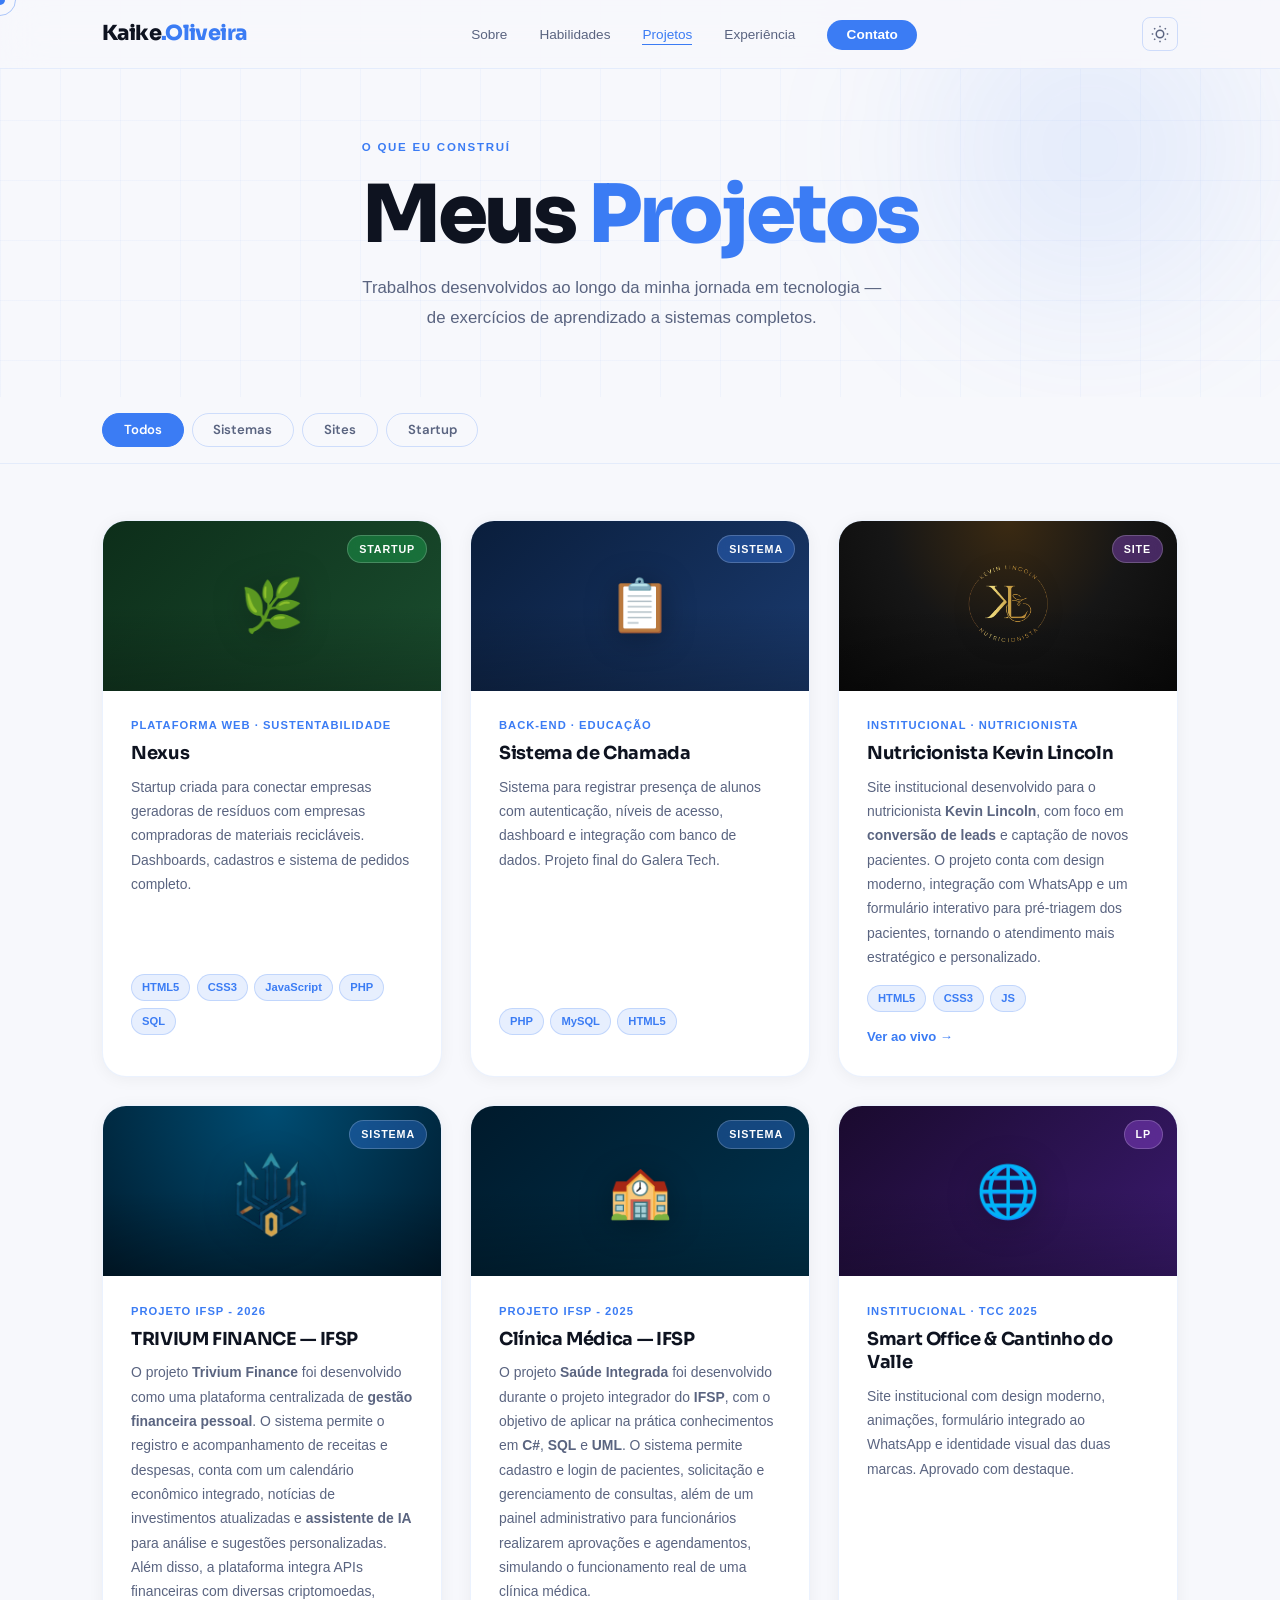
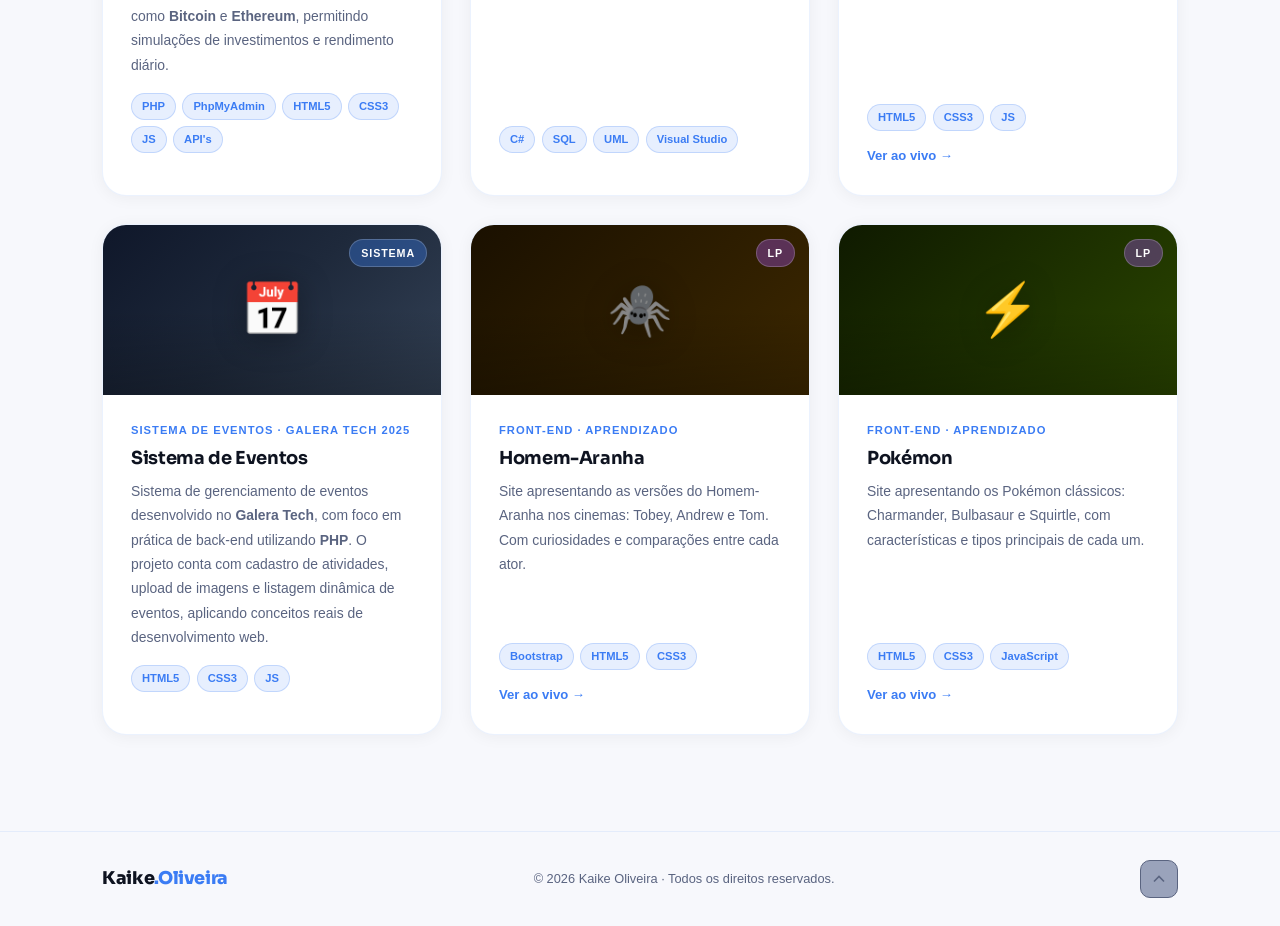
==== projetos.html @ 1f01dd0c "Add files via upload" ====
<!DOCTYPE html>
<html lang="pt-BR" data-theme="light">

<head>
  <meta charset="UTF-8">
  <meta name="viewport" content="width=device-width, initial-scale=1.0">
  <meta name="description" content="Projetos desenvolvidos por mim — sistemas, sites e startup.">
  <title>Projetos · Kaike Oliveira</title>
  <link
    href="https://fonts.googleapis.com/css2?family=Sora:wght@300;400;500;600;700;800&family=DM+Sans:ital,opsz,wght@0,9..40,300;0,9..40,400;0,9..40,500;1,9..40,300&display=swap"
    rel="stylesheet">
  <link rel="stylesheet" href="css/style.css">
  <link rel="stylesheet" href="css/projetos.css">
</head>

<body>

  <div id="cursor"></div>
  <div id="cursor-ring"></div>

  <nav class="navbar" id="navbar">
    <div class="nav-inner">
      <a href="index.html" class="nav-logo">Kaike<span>.Oliveira</span></a>
      <ul class="nav-links">
        <li><a href="index.html#about">Sobre</a></li>
        <li><a href="index.html#skills">Habilidades</a></li>
        <li><a href="projetos.html" class="active">Projetos</a></li>
        <li><a href="index.html#experience">Experiência</a></li>
        <li><a href="index.html#contact" class="nav-cta">Contato</a></li>
      </ul>
      <button id="theme-toggle" aria-label="Alternar tema">
        <svg class="icon-sun" width="18" height="18" viewBox="0 0 24 24" fill="none" stroke="currentColor"
          stroke-width="2">
          <circle cx="12" cy="12" r="5" />
          <line x1="12" y1="1" x2="12" y2="3" />
          <line x1="12" y1="21" x2="12" y2="23" />
          <line x1="4.22" y1="4.22" x2="5.64" y2="5.64" />
          <line x1="18.36" y1="18.36" x2="19.78" y2="19.78" />
          <line x1="1" y1="12" x2="3" y2="12" />
          <line x1="21" y1="12" x2="23" y2="12" />
          <line x1="4.22" y1="19.78" x2="5.64" y2="18.36" />
          <line x1="18.36" y1="5.64" x2="19.78" y2="4.22" />
        </svg>
        <svg class="icon-moon" width="18" height="18" viewBox="0 0 24 24" fill="none" stroke="currentColor"
          stroke-width="2">
          <path d="M21 12.79A9 9 0 1 1 11.21 3 7 7 0 0 0 21 12.79z" />
        </svg>
      </button>
      <button class="hamburger" id="hamburger" aria-label="Menu">
        <span></span><span></span><span></span>
      </button>
    </div>
    <div class="mobile-menu" id="mobile-menu">
      <a href="index.html#about">Sobre</a>
      <a href="index.html#skills">Habilidades</a>
      <a href="projetos.html">Projetos</a>
      <a href="index.html#experience">Experiência</a>
      <a href="index.html#contact">Contato</a>
    </div>
  </nav>

  <!-- HEADER -->
  <header class="proj-header">
    <div class="proj-header-bg">
      <div class="hero-grid-lines"></div>
      <div class="hero-orb orb-1"></div>
    </div>
    <div class="container proj-header-inner">
      <span class="section-label" style="opacity:0;animation:fadeUp .7s .1s forwards">O que eu construí</span>
      <h1 style="opacity:0;animation:fadeUp .8s .25s forwards">Meus <span>Projetos</span></h1>
      <p style="opacity:0;animation:fadeUp .8s .4s forwards; text-align:center;">
        Trabalhos desenvolvidos ao longo da minha jornada em tecnologia — de exercícios de aprendizado a sistemas
        completos.
      </p>
    </div>
  </header>

  <!-- FILTER -->
  <div class="filter-bar">
    <div class="container">
      <div class="filter-btns">
        <button class="filter-btn active" data-filter="all">Todos</button>
        <button class="filter-btn" data-filter="sistema">Sistemas</button>
        <button class="filter-btn" data-filter="site">Sites</button>
        <button class="filter-btn" data-filter="startup">Startup</button>
      </div>
    </div>
  </div>

  <!-- PROJETOS GRID -->
  <section class="proj-section">
    <div class="container">
      <div class="proj-grid">

        <div class="proj-card reveal" data-cat="startup">
          <div class="proj-thumb" style="background:linear-gradient(135deg,#0d2e1a,#1a4d2e)">
            <span class="proj-emoji">🌿</span>
            <span class="proj-badge startup">Startup</span>
          </div>
          <div class="proj-body">
            <span class="proj-cat">Plataforma Web · Sustentabilidade</span>
            <h2>Nexus</h2>
            <p>Startup criada para conectar empresas geradoras de resíduos com empresas compradoras de materiais
              recicláveis. Dashboards, cadastros e sistema de pedidos completo.</p>
            <div class="proj-techs">
              <span>HTML5</span><span>CSS3</span><span>JavaScript</span><span>PHP</span><span>SQL</span>
            </div>
          </div>
        </div>

        <div class="proj-card reveal" data-cat="sistema">
          <div class="proj-thumb" style="background:linear-gradient(135deg,#0a1e3c,#1a3a6e)">
            <span class="proj-emoji">📋</span>
            <span class="proj-badge sistema">Sistema</span>
          </div>
          <div class="proj-body">
            <span class="proj-cat">Back-end · Educação</span>
            <h2>Sistema de Chamada</h2>
            <p>Sistema para registrar presença de alunos com autenticação, níveis de acesso, dashboard e integração com
              banco de dados. Projeto final do Galera Tech.</p>
            <div class="proj-techs">
              <span>PHP</span><span>MySQL</span><span>HTML5</span>
            </div>
          </div>
        </div>

        <div class="proj-card reveal" data-cat="site">
          <div class="proj-thumb" style="background:radial-gradient(circle at top,#3b2a12,#161616,#090909)">
            <span class="proj-emoji"><img src="Prancheta 4@4x.png" alt="logo Kevin"></span>
            <span class="proj-badge site">Site</span>
          </div>
          <div class="proj-body">
            <span class="proj-cat">Institucional · Nutricionista</span>
            <h2>Nutricionista Kevin Lincoln</h2>
            <p>
              Site institucional desenvolvido para o nutricionista
              <strong>Kevin Lincoln</strong>, com foco em
              <strong>conversão de leads</strong> e captação de novos pacientes.
              O projeto conta com design moderno, integração com WhatsApp
              e um formulário interativo para pré-triagem dos pacientes,
              tornando o atendimento mais estratégico e personalizado.
            </p>
            <div class="proj-techs">
              <span>HTML5</span><span>CSS3</span><span>JS</span>
            </div>
            <a href="https://kevin-lincoln.vercel.app/" target="_blank" rel="noopener" class="proj-link">Ver ao vivo
              →</a>
          </div>
        </div>

        <div class="proj-card reveal" data-cat="sistema">
          <div class="proj-thumb" style="background: radial-gradient(circle at 50% 0%, #004d73, #001a2c)">
            <span class="proj-emoji"><img class="img_tri" src="image.jpg" alt="Trivium Finance"></span>
            </span>
            <span class="proj-badge sistema">Sistema</span>
          </div>
          <div class="proj-body">
            <span class="proj-cat">Projeto IFSP - 2026</span>
            <h2>TRIVIUM FINANCE — IFSP</h2>
            <p>
              O projeto <strong>Trivium Finance</strong> foi desenvolvido como uma plataforma centralizada de
              <strong>gestão financeira pessoal</strong>.
              O sistema permite o registro e acompanhamento de receitas e despesas, conta com um calendário econômico
              integrado, notícias de investimentos atualizadas e <strong>assistente de
                IA</strong>
              para análise e sugestões personalizadas. Além disso, a plataforma integra APIs financeiras com
              diversas criptomoedas, como <strong>Bitcoin</strong> e <strong>Ethereum</strong>, permitindo simulações
              de investimentos e rendimento diário.
            </p>
            <div class="proj-techs">
              <span>PHP</span><span>PhpMyAdmin</span><span>HTML5</span><span>CSS3</span><span>JS</span><span>API's</span>
            </div>
          </div>
        </div>

        <div class="proj-card reveal" data-cat="sistema">
          <div class="proj-thumb" style="background:linear-gradient(135deg,#001a2c,#00334d)">
            <span class="proj-emoji">🏫</span>
            <span class="proj-badge sistema">Sistema</span>
          </div>
          <div class="proj-body">
            <span class="proj-cat">Projeto IFSP - 2025</span>
            <h2>Clínica Médica — IFSP</h2>
            <p>
              O projeto <strong>Saúde Integrada</strong> foi desenvolvido durante o
              projeto integrador do <strong>IFSP</strong>, com o objetivo de aplicar na prática
              conhecimentos em <strong>C#</strong>, <strong>SQL</strong> e <strong>UML</strong>.
              O sistema permite cadastro e login de pacientes, solicitação e gerenciamento de consultas,
              além de um painel administrativo para funcionários realizarem aprovações e agendamentos,
              simulando o funcionamento real de uma clínica médica.
            </p>
            <div class="proj-techs">
              <span>C#</span><span>SQL</span><span>UML</span><span>Visual Studio</span>
            </div>
          </div>
        </div>

        <div class="proj-card reveal" data-cat="site">
          <div class="proj-thumb" style="background:linear-gradient(135deg,#1a0a2e,#3a1a6e)">
            <span class="proj-emoji">🌐</span>
            <span class="proj-badge site">LP</span>
          </div>
          <div class="proj-body">
            <span class="proj-cat">Institucional · TCC 2025</span>
            <h2>Smart Office & Cantinho do Valle</h2>
            <p>Site institucional com design moderno, animações, formulário integrado ao WhatsApp e identidade visual
              das duas marcas. Aprovado com destaque.</p>
            <div class="proj-techs">
              <span>HTML5</span><span>CSS3</span><span>JS</span>
            </div>
            <a href="https://kaikeeliass.github.io/Site-Institucional---TCC/" target="_blank" rel="noopener"
              class="proj-link">Ver ao vivo →</a>
          </div>
        </div>

        <div class="proj-card reveal" data-cat="sistema">
          <div class="proj-thumb" style="background:linear-gradient(135deg,#0f172a,#1e293b,#334155)">
            <span class="proj-emoji">📅</span>
            <span class="proj-badge sistema">Sistema</span>
          </div>
          <div class="proj-body">
            <span class="proj-cat">Sistema de Eventos · Galera Tech 2025</span>
            <h2>Sistema de Eventos</h2>
            <p>
              Sistema de gerenciamento de eventos desenvolvido no
              <strong>Galera Tech</strong>, com foco em prática de back-end utilizando
              <strong>PHP</strong>. O projeto conta com cadastro de atividades,
              upload de imagens e listagem dinâmica de eventos,
              aplicando conceitos reais de desenvolvimento web.
            </p>
            <div class="proj-techs">
              <span>HTML5</span><span>CSS3</span><span>JS</span>
            </div>
          </div>
        </div>

        <div class="proj-card reveal" data-cat="site">
          <div class="proj-thumb" style="background:linear-gradient(135deg,#1a1000,#3d2800)">
            <span class="proj-emoji">🕷️</span>
            <span class="proj-badge site">LP</span>
          </div>
          <div class="proj-body">
            <span class="proj-cat">Front-end · Aprendizado</span>
            <h2>Homem-Aranha</h2>
            <p>Site apresentando as versões do Homem-Aranha nos cinemas: Tobey, Andrew e Tom. Com curiosidades e
              comparações entre cada ator.</p>
            <div class="proj-techs">
              <span>Bootstrap</span><span>HTML5</span><span>CSS3</span>
            </div>
            <a href="https://kaikeeliass.github.io/Bootstrap_Homem_Aranha_Tech/" target="_blank" rel="noopener"
              class="proj-link">Ver ao vivo →</a>
          </div>
        </div>

        <div class="proj-card reveal" data-cat="site">
          <div class="proj-thumb" style="background:linear-gradient(135deg,#0f1a00,#2a4500)">
            <span class="proj-emoji">⚡</span>
            <span class="proj-badge site">LP</span>
          </div>
          <div class="proj-body">
            <span class="proj-cat">Front-end · Aprendizado</span>
            <h2>Pokémon</h2>
            <p>Site apresentando os Pokémon clássicos: Charmander, Bulbasaur e Squirtle, com características e tipos
              principais de cada um.</p>
            <div class="proj-techs">
              <span>HTML5</span><span>CSS3</span><span>JavaScript</span>
            </div>
            <a href="https://kaikeeliass.github.io/Galera_Tech_Pokemon/" target="_blank" rel="noopener"
              class="proj-link">Ver ao vivo →</a>
          </div>
        </div>



      </div>
    </div>
  </section>

  <footer class="footer">
    <div class="container footer-inner">
      <span class="footer-logo">Kaike<span>.Oliveira</span></span>
      <p class="footer-copy">© <span class="js-year"></span> Kaike Oliveira · Todos os direitos reservados.</p>
      <a href="#" class="back-top" aria-label="Voltar ao topo">
        <svg width="20" height="20" viewBox="0 0 24 24" fill="none" stroke="currentColor" stroke-width="2">
          <polyline points="18 15 12 9 6 15" />
        </svg>
      </a>
    </div>
  </footer>

  <script src="script.js"></script>
</body>

</html>
---- css/style.css ----
/* ─── RESET ─── */
*,
*::before,
*::after {
  box-sizing: border-box;
  margin: 0;
  padding: 0;
}

/* ─── TOKENS (data-theme) ─── */
:root {
  --bg: #f7f8fc;
  --bg-alt: #ffffff;
  --text: #0e1320;
  --muted: #5a6480;
  --light: #9aa3bb;
  --accent: #3b7cf4;
  --accent-soft: rgba(59, 124, 244, 0.12);
  --border: rgba(59, 124, 244, 0.1);
  --border-s: rgba(59, 124, 244, 0.22);
  --shadow-sm: 0 2px 16px rgba(14, 19, 32, 0.05);
  --shadow-md: 0 8px 32px rgba(14, 19, 32, 0.1);
  --shadow-lg: 0 20px 60px rgba(14, 19, 32, 0.13);
  --radius: 16px;
  --radius-lg: 24px;
  --tr: 0.32s cubic-bezier(0.4, 0, 0.2, 1);
  --blue-50: #e8f1fd;
  --blue-100: #c5d9f9;
  --blue-200: #94b8f3;
  --blue-400: #4a87e8;
  --blue-600: #1549a8;
  --ice: #f4f8ff;
  --ice-dark: #eaf0fb;
  --ice-btn: #cedfff;
  --ice-btn2: #18358a;
  --dark: #060d1e;
  --dark-2: #0e1a35;
  --green: #22c55e;
  --green-soft: rgba(34, 197, 94, 0.12);

  /* Fluid typography */
  --fs-xs: clamp(0.68rem, 0.6rem + 0.3vw, 0.78rem);
  --fs-sm: clamp(0.8rem, 0.72rem + 0.35vw, 0.92rem);
  --fs-base: clamp(0.9rem, 0.82rem + 0.4vw, 1rem);
  --fs-lg: clamp(1rem, 0.9rem + 0.5vw, 1.15rem);
  --fs-xl: clamp(1.2rem, 1rem + 1vw, 1.6rem);
  --fs-2xl: clamp(1.5rem, 1.1rem + 2vw, 2.2rem);
  --fs-3xl: clamp(1.9rem, 1.2rem + 3.5vw, 3rem);
  --fs-hero: clamp(2.8rem, 1.5rem + 7vw, 6.5rem);

  /* Fluid spacing */
  --sp-xs: clamp(0.5rem, 1vw, 0.75rem);
  --sp-sm: clamp(0.75rem, 2vw, 1.25rem);
  --sp-md: clamp(1rem, 3vw, 2rem);
  --sp-lg: clamp(1.5rem, 4vw, 3rem);
  --sp-xl: clamp(2rem, 6vw, 4.5rem);
  --sp-2xl: clamp(3rem, 8vw, 7rem);
}

[data-theme="dark"] {
  --bg: #0b0f1a;
  --bg-alt: #111827;
  --text: #e8ecf4;
  --muted: #7a869f;
  --light: #4a5570;
  --accent: #5b94ff;
  --accent-soft: rgba(91, 148, 255, 0.1);
  --border: rgba(91, 148, 255, 0.1);
  --border-s: rgba(91, 148, 255, 0.2);
  --shadow-sm: 0 2px 16px rgba(0, 0, 0, 0.3);
  --shadow-md: 0 8px 32px rgba(0, 0, 0, 0.4);
  --shadow-lg: 0 20px 60px rgba(0, 0, 0, 0.5);
  --ice-btn: transparent;
}

html {
  scroll-behavior: smooth;
}

body {
  font-family: "Raleway", sans-serif;
  font-optical-sizing: auto;
  font-style: normal;
  background: var(--bg);
  color: var(--text);
  line-height: 1.7;
  overflow-x: hidden;
  cursor: none;
  transition:
    background var(--tr),
    color var(--tr);
}

::-webkit-scrollbar {
  width: 4px;
}
::-webkit-scrollbar-track {
  background: var(--bg);
}
::-webkit-scrollbar-thumb {
  background: var(--accent);
  border-radius: 4px;
}

/* ─── CUSTOM CURSOR ─── */
#cursor {
  position: fixed;
  top: 0;
  left: 0;
  z-index: 9999;
  width: 10px;
  height: 10px;
  background: var(--accent);
  border-radius: 50%;
  pointer-events: none;
  transform: translate(-50%, -50%);
  transition:
    width 0.15s,
    height 0.15s,
    background 0.15s;
}
#cursor-ring {
  position: fixed;
  top: 0;
  left: 0;
  z-index: 9998;
  width: 32px;
  height: 32px;
  border: 1.5px solid rgba(59, 124, 244, 0.4);
  border-radius: 50%;
  pointer-events: none;
  transform: translate(-50%, -50%);
  transition:
    width 0.22s,
    height 0.22s,
    opacity 0.2s;
}
body:has(a:hover) #cursor,
body:has(button:hover) #cursor {
  width: 18px;
  height: 18px;
}
body:has(a:hover) #cursor-ring,
body:has(button:hover) #cursor-ring {
  width: 50px;
  height: 50px;
  opacity: 0.35;
}

/* ─── NAVBAR ─── */
.navbar {
  position: fixed;
  top: 0;
  left: 0;
  right: 0;
  z-index: 100;
  background: rgba(247, 248, 252, 0.88);
  backdrop-filter: blur(20px);
  border-bottom: 1px solid var(--border);
  transition:
    box-shadow var(--tr),
    background var(--tr);
}
[data-theme="dark"] .navbar {
  background: rgba(11, 15, 26, 0.9);
}
.navbar.scrolled {
  box-shadow: 0 4px 30px rgba(14, 19, 32, 0.08);
}

.nav-inner {
  max-width: 1140px;
  margin: 0 auto;
  padding: 0 var(--sp-md);
  height: clamp(58px, 8vw, 68px);
  display: flex;
  align-items: center;
  justify-content: space-between;
  gap: var(--sp-sm);
}
.nav-logo {
  font-family: "Sora", sans-serif;
  font-weight: 800;
  font-size: clamp(1.05rem, 2.5vw, 1.3rem);
  color: var(--text);
  text-decoration: none;
  letter-spacing: -0.03em;
}
.nav-logo span {
  color: var(--accent);
}

.nav-links {
  list-style: none;
  display: flex;
  align-items: center;
  gap: clamp(1rem, 2.5vw, 2rem);
}
.nav-links a {
  font-size: clamp(0.78rem, 1.2vw, 0.85rem);
  font-weight: 500;
  color: var(--muted);
  text-decoration: none;
  position: relative;
  transition: color var(--tr);
}
.nav-links a::after {
  content: "";
  position: absolute;
  bottom: -3px;
  left: 0;
  right: 0;
  height: 1.5px;
  background: var(--accent);
  transform: scaleX(0);
  transform-origin: left;
  transition: transform var(--tr);
}
.nav-links a:hover,
.nav-links a.active {
  color: var(--accent);
}
.nav-links a:hover::after,
.nav-links a.active::after {
  transform: scaleX(1);
}

.nav-cta {
  background: var(--accent) !important;
  color: #fff !important;
  padding: 0.45rem 1.2rem;
  border-radius: 100px;
  font-weight: 600 !important;
  transition:
    background var(--tr),
    transform var(--tr),
    box-shadow var(--tr) !important;
}
.nav-cta:hover {
  background: #2560d4 !important;
  transform: translateY(-1px);
  box-shadow: 0 6px 20px rgba(59, 124, 244, 0.35) !important;
}
.nav-cta::after {
  display: none !important;
}

#theme-toggle {
  background: transparent;
  border: 1px solid var(--border-s);
  border-radius: 8px;
  padding: 0.42rem 0.5rem;
  cursor: pointer;
  color: var(--muted);
  display: flex;
  align-items: center;
  transition: all var(--tr);
}
#theme-toggle:hover {
  border-color: var(--accent);
  color: var(--accent);
}
.icon-moon {
  display: none;
}
[data-theme="dark"] .icon-sun {
  display: none;
}
[data-theme="dark"] .icon-moon {
  display: block;
}

.hamburger {
  display: none;
  flex-direction: column;
  gap: 5px;
  background: transparent;
  border: none;
  cursor: pointer;
  padding: 4px;
}
.hamburger span {
  display: block;
  width: 22px;
  height: 2px;
  background: var(--text);
  border-radius: 2px;
  transition: all 0.25s;
}
.hamburger.active span:nth-child(1) {
  transform: translateY(7px) rotate(45deg);
}
.hamburger.active span:nth-child(2) {
  opacity: 0;
}
.hamburger.active span:nth-child(3) {
  transform: translateY(-7px) rotate(-45deg);
}

.mobile-menu {
  display: none;
  flex-direction: column;
  border-top: 1px solid var(--border);
  background: var(--bg-alt);
}
.mobile-menu.open {
  display: flex;
}
.mobile-menu a {
  padding: 1rem clamp(1.2rem, 4vw, 3rem);
  font-size: 0.95rem;
  color: var(--text);
  text-decoration: none;
  border-bottom: 1px solid var(--border);
  transition: background var(--tr);
}
.mobile-menu a:hover {
  background: var(--accent-soft);
  color: var(--accent);
}

/* ─── HERO ─── */
.hero {
  min-height: 100svh;
  padding: 0 var(--sp-md);
  display: flex;
  flex-direction: column;
  justify-content: center;
  position: relative;
  overflow: hidden;
}
.hero-bg {
  position: absolute;
  inset: 0;
  z-index: 0;
}
.hero-grid-lines {
  position: absolute;
  inset: 0;
  background-image:
    linear-gradient(rgba(59, 124, 244, 0.04) 1px, transparent 1px),
    linear-gradient(90deg, rgba(59, 124, 244, 0.04) 1px, transparent 1px);
  background-size: 60px 60px;
}
.hero-orb {
  position: absolute;
  border-radius: 50%;
  filter: blur(60px);
  pointer-events: none;
}
.orb-1 {
  width: 500px;
  height: 500px;
  top: -100px;
  right: -60px;
  background: radial-gradient(
    circle,
    rgba(59, 124, 244, 0.12),
    transparent 70%
  );
}
.orb-2 {
  width: 350px;
  height: 350px;
  bottom: -80px;
  left: -40px;
  background: radial-gradient(
    circle,
    rgba(59, 124, 244, 0.08),
    transparent 70%
  );
}

.hero-inner {
  position: relative;
  z-index: 1;
  max-width: 1140px;
  width: 100%;
  margin: auto;
  display: grid;
  grid-template-columns: 1.3fr 0.9fr;
  align-items: center;
  gap: clamp(1.5rem, 4vw, 3rem);
  padding-top: clamp(80px, 10vw, 100px);
}
.hero-text-col {
  text-align: left;
}
.hero-image-col {
  display: flex;
  justify-content: center;
  align-items: center;
}

.hero-greeting {
  color: var(--text);
  font-size: clamp(1.6rem, 4vw, 3.9rem);
  margin-bottom: 0.25rem;
  line-height: 1.1;
}
.hero-text-col .hero-title {
  font-size: clamp(3rem, 8vw, 6rem);
  letter-spacing: -2px;
  line-height: 1.05;
}

.photo-frame-lg {
  position: relative;
  width: clamp(200px, 28vw, 320px);
  height: clamp(200px, 28vw, 320px);
  flex-shrink: 0;
}
.hero-photo-lg {
  width: clamp(200px, 28vw, 320px);
  height: clamp(200px, 28vw, 320px);
  border-radius: 50%;
  object-fit: cover;
  object-position: center;
  border: 4px solid var(--accent);
  box-shadow:
    0 0 0 8px rgba(59, 124, 244, 0.12),
    0 0 0 16px rgba(59, 124, 244, 0.05),
    0 30px 70px rgba(14, 19, 32, 0.25);
  position: relative;
  z-index: 1;
  display: block;
}
.photo-ring-lg {
  position: absolute;
  inset: -18px;
  border-radius: 50%;
  border: 2px dashed rgba(59, 124, 244, 0.35);
  animation: rotateSlow 18s linear infinite;
}
.photo-frame-lg .photo-badge {
  position: absolute;
  bottom: -14px;
  left: 50%;
  transform: translateX(-50%);
  background: var(--bg-alt);
  border: 1px solid var(--border-s);
  border-radius: 100px;
  padding: 0.4rem 1rem;
  font-size: 0.75rem;
  font-weight: 600;
  color: var(--text);
  white-space: nowrap;
  box-shadow: var(--shadow-md);
  display: flex;
  align-items: center;
  gap: 0.4rem;
  z-index: 2;
}
.badge-dot {
  width: 7px;
  height: 7px;
  border-radius: 50%;
  background: #22c55e;
  animation: pulse 2s infinite;
  flex-shrink: 0;
}

.hero-chip {
  display: inline-flex;
  align-items: center;
  gap: 0.5rem;
  background: var(--accent-soft);
  border: 1px solid var(--border-s);
  color: var(--accent);
  font-size: 0.78rem;
  font-weight: 600;
  padding: 0.35rem 0.9rem;
  border-radius: 100px;
  letter-spacing: 0.04em;
  margin-bottom: 1.25rem;
  animation: float-animation 3.8s ease infinite;
}
.hero-title {
  font-size: var(--fs-hero);
  font-weight: 900;
  line-height: 1;
  letter-spacing: -3px;
  color: var(--text);
  margin-bottom: 1rem;
  opacity: 0;
  animation: fadeUp 0.8s 0.35s forwards;
}
.hero-name {
  color: var(--accent);
}
.hero-sub {
  font-size: var(--fs-base);
  color: var(--muted);
  font-weight: 300;
  line-height: 1.8;
  max-width: min(480px, 100%);
  opacity: 0;
  animation: fadeUp 0.8s 0.5s forwards;
  min-height: 2.2em;
}
.hero-actions {
  margin-top: 2rem;
  display: flex;
  gap: var(--sp-sm);
  flex-wrap: wrap;
  opacity: 0;
  animation: fadeUp 0.8s 0.65s forwards;
}

/* ─── STATS STRIP ─── */
.stats-strip-hero {
  background: linear-gradient(180deg, #070e20 0%, #0b1428 100%);
  border-top: 1px solid rgba(59, 124, 244, 0.15);
  border-bottom: 1px solid rgba(59, 124, 244, 0.08);
  padding: clamp(1.5rem, 4vw, 2.5rem) 0;
}
:root:not([data-theme="dark"]) .stats-strip-hero {
  background: linear-gradient(135deg, #1a3a8f 0%, #2a52c9 50%, #1e3fad 100%);
  border-top: 1px solid rgba(255, 255, 255, 0.12);
  border-bottom: 1px solid rgba(255, 255, 255, 0.06);
  box-shadow:
    inset 0 1px 0 rgba(255, 255, 255, 0.1),
    0 8px 32px rgba(26, 58, 143, 0.3);
}
:root:not([data-theme="dark"]) .stats-strip-hero .stat-num {
  color: #ffffff;
  text-shadow: 0 2px 12px rgba(59, 124, 244, 0.4);
}
:root:not([data-theme="dark"]) .stats-strip-hero .stat-label {
  color: rgba(255, 255, 255, 0.65);
}

.stats-strip-inner {
  max-width: 900px;
  margin: 0 auto;
  padding: 0 var(--sp-md);
  display: grid;
  grid-template-columns: repeat(3, 1fr);
  gap: clamp(0.75rem, 2vw, 1rem);
  text-align: center;
}
.stats-strip-inner .stat-num {
  font-family: "Sora", sans-serif;
  font-size: clamp(1.6rem, 4vw, 2.2rem);
  font-weight: 800;
  color: var(--accent);
  display: block;
  line-height: 1;
}
.stats-strip-inner .stat-label {
  font-size: var(--fs-xs);
  color: rgba(255, 255, 255, 0.45);
  margin-top: 0.35rem;
  font-weight: 500;
  display: block;
}

/* ─── BUTTONS ─── */
.btn-primary {
  display: inline-flex;
  align-items: center;
  gap: 0.4rem;
  background: var(--accent);
  color: #fff;
  padding: clamp(0.65rem, 1.5vw, 0.82rem) clamp(1.2rem, 3vw, 1.9rem);
  border-radius: 100px;
  font-family: "DM Sans", sans-serif;
  font-weight: 600;
  font-size: var(--fs-sm);
  text-decoration: none;
  border: none;
  cursor: pointer;
  transition:
    background var(--tr),
    transform var(--tr),
    box-shadow var(--tr);
}
.btn-primary:hover {
  background: #2560d4;
  transform: translateY(-2px);
  box-shadow: 0 10px 28px rgba(59, 124, 244, 0.38);
}
.btn-outline {
  display: inline-flex;
  align-items: center;
  gap: 0.4rem;
  background: var(--ice-btn);
  color: var(--text);
  padding: clamp(0.65rem, 1.5vw, 0.82rem) clamp(1.2rem, 3vw, 1.75rem);
  border-radius: 100px;
  border: 1.5px solid var(--border-s);
  font-family: "DM Sans", sans-serif;
  font-weight: 500;
  font-size: var(--fs-sm);
  text-decoration: none;
  cursor: pointer;
  transition:
    background var(--tr),
    border-color var(--tr),
    transform var(--tr);
}
.btn-outline:hover {
  background: var(--ice-btn2);
  border-color: var(--accent);
  transform: translateY(-2px);
}
:root:not([data-theme="dark"]) .btn-outline:hover {
  background: var(--blue-200);
  border-color: var(--accent);
  transform: translateY(-2px);
}

/* ─── LAYOUT ─── */
.container {
  max-width: 1140px;
  margin: 0 auto;
  padding: 0 var(--sp-md);
}
.section {
  padding: var(--sp-2xl) 0;
}
.alt-bg {
  background: var(--bg-alt);
}

.section-head {
  margin-bottom: 3rem;
}
.section-head.center {
  text-align: center;
}
.section-head.center .section-sub {
  margin: 1rem auto 0;
}

.section-label {
  display: inline-block;
  font-size: 0.72rem;
  font-weight: 700;
  letter-spacing: 0.15em;
  text-transform: uppercase;
  color: var(--accent);
  margin-bottom: 0.6rem;
}
.section-header {
  margin-bottom: 3.5rem;
  text-align: center;
}
.section-header .section-label {
  display: block;
}

.section-title {
  font-family: "Sora", sans-serif;
  font-size: var(--fs-3xl);
  font-weight: 800;
  letter-spacing: -0.03em;
  color: var(--text);
  line-height: 1.15;
}
.section-title span {
  color: var(--accent);
}
.section-header .section-title {
  font-size: clamp(1.7rem, 4vw, 3rem);
  text-align: center;
}

.section-sub,
.section-subtitle {
  font-size: var(--fs-base);
  color: var(--muted);
  margin-top: 0.75rem;
  font-weight: 300;
  line-height: 1.85;
  max-width: min(560px, 100%);
}
.section-header .section-subtitle {
  max-width: 760px;
  margin: 1rem auto 0;
  font-size: clamp(0.95rem, 1.5vw, 1.15rem);
  text-align: center;
}

/* ─── SOBRE ─── */
.about-layout {
  display: grid;
  grid-template-columns: 1.2fr 1.2fr;
  gap: 2rem;
  align-items: start;
}
.about-text p {
  color: var(--muted);
  font-size: var(--fs-base);
  line-height: 1.9;
  margin-bottom: 1rem;
  text-align: justify;
}
.about-text p strong {
  color: var(--text);
  font-weight: 600;
}
.about-text p:last-child {
  margin-bottom: 0;
}

.about-cards {
  display: grid;
  grid-template-columns: 1fr 1fr;
  gap: 1rem;
}
.about-card {
  background: var(--bg-alt);
  border: 1px solid var(--border);
  border-radius: var(--radius);
  padding: 1.25rem;
  display: flex;
  gap: 0.85rem;
  align-items: flex-start;
  box-shadow: var(--shadow-sm);
  transition:
    transform var(--tr),
    box-shadow var(--tr);
}
.about-card:hover {
  transform: translateY(-3px);
  box-shadow: var(--shadow-md);
}
.about-card-icon {
  font-size: 1.4rem;
  flex-shrink: 0;
}
.about-card strong {
  font-size: var(--fs-sm);
  font-weight: 700;
  color: var(--text);
  display: block;
  margin-bottom: 0.2rem;
}
.about-card p {
  font-size: var(--fs-xs);
  color: var(--muted);
  line-height: 1.5;
  margin: 0;
}

/* ─── HABILIDADES ─── */
.skills-tabs {
  display: flex;
  gap: var(--sp-xs);
  margin-bottom: 2.5rem;
  flex-wrap: wrap;
}
.tab-btn {
  background: transparent;
  border: 1.5px solid var(--border-s);
  border-radius: 100px;
  padding: 0.45rem clamp(0.9rem, 2vw, 1.4rem);
  font-family: "DM Sans", sans-serif;
  font-size: var(--fs-sm);
  font-weight: 600;
  color: var(--muted);
  cursor: pointer;
  transition: all var(--tr);
}
.tab-btn.active,
.tab-btn:hover {
  background: var(--accent);
  border-color: var(--accent);
  color: #fff;
}
.tab-content {
  display: none;
}
.tab-content.active {
  display: block;
}

.hard-grid {
  display: grid;
  grid-template-columns: repeat(3, 1fr);
  gap: 1.5rem;
}
.hard-col {
  background: var(--bg-alt);
  border: 1px solid var(--border);
  border-radius: var(--radius);
  padding: 2rem 1.75rem;
  box-shadow: var(--shadow-sm);
  position: relative;
  overflow: hidden;
  transition:
    transform var(--tr),
    box-shadow var(--tr);
}
.hard-col::before {
  content: "";
  position: absolute;
  top: 0;
  left: 0;
  right: 0;
  height: 3px;
  background: linear-gradient(90deg, var(--accent), rgba(59, 124, 244, 0.3));
  transform: scaleX(0);
  transform-origin: left;
  transition: transform var(--tr);
}
.hard-col:hover {
  transform: translateY(-4px);
  box-shadow: var(--shadow-md);
}
.hard-col:hover::before {
  transform: scaleX(1);
}
.hard-col-head {
  display: flex;
  align-items: center;
  gap: 0.6rem;
  margin-bottom: 1.25rem;
}
.hard-icon {
  font-size: 1.3rem;
}
.hard-col h3 {
  font-family: "Sora", sans-serif;
  font-size: var(--fs-sm);
  font-weight: 700;
  color: var(--text);
}
.hard-col ul {
  list-style: none;
  display: flex;
  flex-direction: column;
  gap: 0.6rem;
}
.hard-col li {
  font-size: var(--fs-sm);
  color: var(--muted);
  display: flex;
  align-items: center;
  gap: 0.5rem;
}
.tech-dot {
  width: 6px;
  height: 6px;
  border-radius: 50%;
  background: var(--accent);
  flex-shrink: 0;
}

.soft-grid {
  display: grid;
  grid-template-columns: repeat(auto-fit, minmax(320px, 1fr));
  gap: 1.25rem;
}
.soft-card {
  background: var(--bg-alt);
  border: 1px solid var(--border);
  border-radius: var(--radius);
  padding: 1.75rem;
  box-shadow: var(--shadow-sm);
  transition:
    transform var(--tr),
    box-shadow var(--tr),
    border-color var(--tr);
}
.soft-card:hover {
  transform: translateY(-4px);
  box-shadow: var(--shadow-md);
  border-color: var(--border-s);
}
.soft-icon {
  font-size: 1.6rem;
  margin-bottom: 1rem;
}
.soft-card h3 {
  font-family: "Sora", sans-serif;
  font-size: 0.98rem;
  font-weight: 700;
  color: var(--text);
  margin-bottom: 0.4rem;
}
.soft-card p {
  font-size: 0.87rem;
  color: var(--muted);
  line-height: 1.7;
}

/* ─── PROJETOS ─── */
.projects-grid {
  display: grid;
  grid-template-columns: repeat(auto-fit, minmax(420px, 1fr));
  gap: 1.75rem;
}
.project-card {
  background: var(--bg-alt);
  border: 1px solid var(--border);
  border-radius: var(--radius-lg);
  overflow: hidden;
  box-shadow: var(--shadow-sm);
  transition:
    transform var(--tr),
    box-shadow var(--tr);
}
.project-card:hover {
  transform: translateY(-6px);
  box-shadow: var(--shadow-lg);
}
.project-card.featured {
  grid-column: 1/-1;
  display: grid;
  grid-template-columns: 1fr 1.4fr;
}
.project-thumb {
  height: 200px;
  display: flex;
  align-items: center;
  justify-content: center;
  position: relative;
  overflow: hidden;
  flex-shrink: 0;
}
.project-card.featured .project-thumb {
  height: auto;
  min-height: 220px;
}
.project-emoji {
  font-size: 3.5rem;
  z-index: 1;
}
.project-badge {
  position: absolute;
  top: 14px;
  right: 14px;
  z-index: 2;
  background: rgba(255, 255, 255, 0.15);
  backdrop-filter: blur(8px);
  color: #fff;
  font-size: 0.7rem;
  font-weight: 700;
  letter-spacing: 0.06em;
  text-transform: uppercase;
  padding: 4px 10px;
  border-radius: 100px;
  border: 1px solid rgba(255, 255, 255, 0.25);
}
.project-body {
  padding: 1.75rem;
}
.project-cat {
  font-size: 0.72rem;
  font-weight: 700;
  color: var(--accent);
  letter-spacing: 0.08em;
  text-transform: uppercase;
  margin-bottom: 0.5rem;
  display: block;
}
.project-body h3 {
  font-family: "Sora", sans-serif;
  font-size: clamp(1rem, 2vw, 1.15rem);
  font-weight: 700;
  color: var(--text);
  letter-spacing: -0.02em;
  margin-bottom: 0.6rem;
}
.project-body p {
  font-size: var(--fs-sm);
  color: var(--muted);
  line-height: 1.75;
  margin-bottom: 1rem;
}
.project-techs {
  display: flex;
  flex-wrap: wrap;
  gap: 0.4rem;
  margin-bottom: 0.75rem;
}
.project-techs span {
  font-size: 0.72rem;
  font-weight: 500;
  background: var(--accent-soft);
  color: var(--accent);
  padding: 3px 10px;
  border-radius: 100px;
  border: 1px solid var(--border-s);
}
.project-link {
  font-size: 0.82rem;
  font-weight: 600;
  color: var(--accent);
  text-decoration: none;
  display: inline-flex;
  align-items: center;
  gap: 0.3rem;
  transition: gap var(--tr);
}
.project-link:hover {
  gap: 0.6rem;
}
.projects-cta {
  text-align: center;
  margin-top: 3rem;
  display: flex;
  justify-content: center;
  gap: 1rem;
  flex-wrap: wrap;
}

/* ─── TIMELINE ─── */
.timeline {
  position: relative;
  padding-left: 2.9rem;
  margin-top: 1rem;
}
.timeline::before {
  content: "";
  position: absolute;
  left: 9px;
  top: 0;
  bottom: 0;
  width: 2px;
  background: linear-gradient(
    to bottom,
    var(--accent),
    rgba(59, 124, 244, 0.2),
    transparent
  );
}
.tl-item {
  position: relative;
  margin-bottom: 2.5rem;
}
.tl-dot {
  position: absolute;
  left: -2.05rem;
  top: 6px;
  width: 18px;
  height: 18px;
  border-radius: 50%;
  background: var(--bg-alt);
  border: 2.5px solid var(--accent);
  transition:
    background var(--tr),
    transform var(--tr);
}
.tl-dot.active {
  background: var(--accent);
}
.tl-item:hover .tl-dot {
  background: var(--accent);
  transform: scale(1.2);
}
.tl-content {
  background: var(--bg-alt);
  border: 1px solid var(--border);
  border-radius: var(--radius);
  padding: 1.5rem 1.75rem;
  box-shadow: var(--shadow-sm);
  transition:
    box-shadow var(--tr),
    transform var(--tr);
}
.tl-item:hover .tl-content {
  box-shadow: var(--shadow-md);
  transform: translateX(4px);
}
.tl-date {
  font-size: 0.72rem;
  font-weight: 700;
  color: var(--accent);
  letter-spacing: 0.08em;
  text-transform: uppercase;
  margin-bottom: 0.4rem;
  display: block;
}
.tl-content h3 {
  font-family: "Sora", sans-serif;
  font-size: var(--fs-base);
  font-weight: 700;
  color: var(--text);
  margin-bottom: 0.4rem;
}
.tl-content p {
  font-size: var(--fs-sm);
  color: var(--muted);
  line-height: 1.75;
  margin-bottom: 0.75rem;
}
.tl-tags {
  display: flex;
  flex-wrap: wrap;
  gap: 0.4rem;
}
.tl-tags span {
  font-size: 0.7rem;
  font-weight: 500;
  background: var(--accent-soft);
  color: var(--accent);
  padding: 2px 9px;
  border-radius: 100px;
  border: 1px solid var(--border-s);
}

/* ═══════════════════════════════════════════════════════════
   ─── SEÇÃO DE CONTATO — REDESENHADA ───
   ═══════════════════════════════════════════════════════════ */
.contact-section {
  background: #070d1e;
  position: relative;
  overflow: hidden;
  transition: background var(--tr);
}
:root:not([data-theme="dark"]) .contact-section {
  background: var(--bg);
}

.contact-bg {
  position: absolute;
  inset: 0;
  background:
    radial-gradient(
      ellipse 55% 55% at 85% 50%,
      rgba(59, 124, 244, 0.14),
      transparent 70%
    ),
    radial-gradient(
      ellipse 40% 40% at 10% 80%,
      rgba(59, 124, 244, 0.08),
      transparent 70%
    );
}
:root:not([data-theme="dark"]) .contact-bg {
  background:
    radial-gradient(
      ellipse 55% 55% at 85% 50%,
      rgba(59, 124, 244, 0.08),
      transparent 70%
    ),
    radial-gradient(
      ellipse 40% 40% at 10% 80%,
      rgba(59, 124, 244, 0.04),
      transparent 70%
    );
}

.contact-layout {
  display: grid;
  grid-template-columns: 1fr 1.3fr;
  gap: 4rem;
  align-items: start;
  margin-top: 3rem;
}

.contact-item {
  display: flex;
  align-items: flex-start;
  gap: 1rem;
  margin-bottom: 1.75rem;
}
.c-icon {
  width: 44px;
  height: 44px;
  border-radius: 12px;
  background: rgba(59, 124, 244, 0.15);
  display: flex;
  align-items: center;
  justify-content: center;
  font-size: 1.1rem;
  flex-shrink: 0;
  transition: background var(--tr);
}
:root:not([data-theme="dark"]) .c-icon {
  background: var(--accent-soft);
}
.c-label {
  font-size: 0.72rem;
  font-weight: 700;
  color: rgba(255, 255, 255, 0.35);
  letter-spacing: 0.1em;
  text-transform: uppercase;
  display: block;
  margin-bottom: 0.2rem;
  transition: color var(--tr);
}
:root:not([data-theme="dark"]) .c-label {
  color: var(--muted);
}
.c-val {
  font-size: 0.9rem;
  color: #fff;
  text-decoration: none;
  font-weight: 500;
  transition: color var(--tr);
}
:root:not([data-theme="dark"]) .c-val {
  color: var(--text);
}
.c-val:hover {
  color: var(--accent);
}

/* Card de disponibilidade */
.avail-card {
  display: flex;
  align-items: center;
  gap: 1rem;
  background: rgba(34, 197, 94, 0.08);
  border: 1px solid rgba(34, 197, 94, 0.2);
  border-radius: var(--radius);
  padding: 1rem 1.25rem;
  margin-top: 2rem;
  transition:
    background var(--tr),
    border-color var(--tr);
}
:root:not([data-theme="dark"]) .avail-card {
  background: var(--green-soft);
  border-color: rgba(34, 197, 94, 0.25);
}
.avail-dot {
  width: 10px;
  height: 10px;
  border-radius: 50%;
  background: #22c55e;
  animation: pulse 2s infinite;
  flex-shrink: 0;
}
.avail-card strong {
  display: block;
  font-size: 0.85rem;
  font-weight: 700;
  color: #86efac;
  margin-bottom: 0.15rem;
}
:root:not([data-theme="dark"]) .avail-card strong {
  color: #15803d;
}
.avail-card p {
  font-size: 0.78rem;
  color: rgba(255, 255, 255, 0.45);
  margin: 0;
}
:root:not([data-theme="dark"]) .avail-card p {
  color: var(--muted);
}

/* ─── FORMULÁRIO ─── */
.contact-form {
  background: rgba(255, 255, 255, 0.05);
  border: 1px solid rgba(255, 255, 255, 0.1);
  border-radius: var(--radius-lg);
  padding: 2.5rem;
  backdrop-filter: blur(12px);
  display: flex;
  flex-direction: column;
  gap: 1.1rem;
  transition:
    background var(--tr),
    border-color var(--tr);
}
:root:not([data-theme="dark"]) .contact-form {
  background: var(--bg);
  border-color: var(--border-s);
  box-shadow: var(--shadow-md);
}

/* Grade de 2 colunas */
.form-row {
  display: grid;
  grid-template-columns: 1fr 1fr;
  gap: 1.1rem;
}

.form-group {
  display: flex;
  flex-direction: column;
  gap: 0.4rem;
}
.form-group label {
  display: flex;
  align-items: center;
  gap: 0.4rem;
  font-size: 0.75rem;
  font-weight: 600;
  letter-spacing: 0.06em;
  text-transform: uppercase;
  color: rgba(255, 255, 255, 0.5);
  transition: color var(--tr);
}
:root:not([data-theme="dark"]) .form-group label {
  color: var(--muted);
}
.label-icon {
  font-size: 0.9rem;
}
.required {
  color: #f87171;
  font-size: 0.85rem;
}

.form-group input,
.form-group textarea {
  background: rgba(255, 255, 255, 0.07);
  border: 1px solid rgba(255, 255, 255, 0.12);
  border-radius: 10px;
  padding: 0.8rem 1rem;
  color: rgba(255, 255, 255, 0.9);
  font-family: "DM Sans", sans-serif;
  font-size: 0.9rem;
  transition:
    border-color var(--tr),
    background var(--tr),
    color var(--tr);
  outline: none;
  resize: vertical;
}
:root:not([data-theme="dark"]) .form-group input,
:root:not([data-theme="dark"]) .form-group textarea {
  background: var(--bg-alt);
  border-color: var(--border-s);
  color: var(--text);
}

.form-group input::placeholder,
.form-group textarea::placeholder {
  color: rgba(255, 255, 255, 0.25);
}
:root:not([data-theme="dark"]) .form-group input::placeholder,
:root:not([data-theme="dark"]) .form-group textarea::placeholder {
  color: var(--light);
}

.form-group input:focus,
.form-group textarea:focus {
  border-color: rgba(59, 124, 244, 0.6);
  background: rgba(59, 124, 244, 0.07);
}
:root:not([data-theme="dark"]) .form-group input:focus,
:root:not([data-theme="dark"]) .form-group textarea:focus {
  border-color: var(--accent);
  background: var(--accent-soft);
}

/* Select estilizado */
.select-wrapper {
  position: relative;
}
.select-wrapper select {
  width: 100%;
  appearance: none;
  -webkit-appearance: none;
  background: rgba(255, 255, 255, 0.07);
  border: 1px solid rgba(255, 255, 255, 0.12);
  border-radius: 10px;
  padding: 0.8rem 2.5rem 0.8rem 1rem;
  color: rgba(255, 255, 255, 0.85);
  font-family: "DM Sans", sans-serif;
  font-size: 0.9rem;
  cursor: pointer;
  outline: none;
  transition:
    border-color var(--tr),
    background var(--tr),
    color var(--tr);
}
:root:not([data-theme="dark"]) .select-wrapper select {
  background: var(--bg-alt);
  border-color: var(--border-s);
  color: var(--text);
}
.select-wrapper select option {
  background: #1a2238;
  color: #e8ecf4;
}
:root:not([data-theme="dark"]) .select-wrapper select option {
  background: #fff;
  color: #0e1320;
}
.select-wrapper select:focus {
  border-color: rgba(59, 124, 244, 0.6);
  background: rgba(59, 124, 244, 0.07);
}
:root:not([data-theme="dark"]) .select-wrapper select:focus {
  border-color: var(--accent);
  background: var(--accent-soft);
}
.select-wrapper select:invalid,
.select-wrapper select option[value=""] {
  color: rgba(255, 255, 255, 0.28);
}
:root:not([data-theme="dark"]) .select-wrapper select:invalid,
:root:not([data-theme="dark"]) .select-wrapper select option[value=""] {
  color: var(--light);
}
.select-arrow {
  position: absolute;
  right: 0.9rem;
  top: 50%;
  transform: translateY(-50%);
  pointer-events: none;
  color: rgba(255, 255, 255, 0.35);
  font-size: 0.8rem;
  transition: color var(--tr);
}
:root:not([data-theme="dark"]) .select-arrow {
  color: var(--muted);
}

/* Budget Pills */
.budget-pills {
  display: flex;
  flex-wrap: wrap;
  gap: 0.5rem;
  margin-top: 0.15rem;
}
.budget-pill {
  background: rgba(255, 255, 255, 0.06);
  border: 1px solid rgba(255, 255, 255, 0.14);
  border-radius: 100px;
  color: rgba(255, 255, 255, 0.6);
  font-family: "DM Sans", sans-serif;
  font-size: 0.8rem;
  font-weight: 500;
  padding: 0.42rem 1rem;
  cursor: pointer;
  transition: all var(--tr);
}
:root:not([data-theme="dark"]) .budget-pill {
  background: var(--bg-alt);
  border-color: var(--border-s);
  color: var(--muted);
}
.budget-pill:hover {
  border-color: rgba(59, 124, 244, 0.5);
  color: var(--accent);
  background: rgba(59, 124, 244, 0.08);
}
.budget-pill.selected {
  background: var(--accent);
  border-color: var(--accent);
  color: #fff;
}

/* Char counter */
.char-counter {
  text-align: right;
  font-size: 0.72rem;
  color: rgba(255, 255, 255, 0.28);
  margin-top: 0.3rem;
  transition: color var(--tr);
}
:root:not([data-theme="dark"]) .char-counter {
  color: var(--light);
}
.char-counter.warn {
  color: #f59e0b;
}
.char-counter.over {
  color: #ef4444;
}

/* Erros de campo */
.field-error {
  font-size: 0.72rem;
  color: #f87171;
  margin-top: 0.25rem;
  display: block;
  min-height: 1em;
  opacity: 0;
  transform: translateY(-4px);
  transition:
    opacity 0.2s,
    transform 0.2s;
}
.field-error.visible {
  opacity: 1;
  transform: translateY(0);
}
.form-group input.invalid,
.form-group textarea.invalid,
.form-group .select-wrapper.invalid select {
  border-color: rgba(248, 113, 113, 0.6) !important;
  background: rgba(248, 113, 113, 0.07) !important;
}

/* Rodapé do form */
.form-footer {
  display: flex;
  align-items: center;
  justify-content: space-between;
  gap: 1rem;
  flex-wrap: wrap;
  margin-top: 0.5rem;
}
.form-note {
  display: flex;
  align-items: center;
  gap: 0.4rem;
  font-size: 0.75rem;
  color: rgba(255, 255, 255, 0.3);
  margin: 0;
}
:root:not([data-theme="dark"]) .form-note {
  color: var(--light);
}

.submit-btn {
  background: var(--accent);
  color: #fff;
  border: none;
  border-radius: 100px;
  padding: 1rem 2rem;
  font-family: "DM Sans", sans-serif;
  font-size: 0.95rem;
  font-weight: 700;
  cursor: pointer;
  display: inline-flex;
  align-items: center;
  gap: 0.5rem;
  min-width: 200px;
  justify-content: center;
  transition:
    background var(--tr),
    transform var(--tr),
    box-shadow var(--tr);
}
.submit-btn:hover {
  background: #2560d4;
  transform: translateY(-2px);
  box-shadow: 0 10px 28px rgba(59, 124, 244, 0.4);
}
.submit-btn:disabled {
  opacity: 0.65;
  cursor: not-allowed;
  transform: none !important;
  box-shadow: none !important;
}

/* Spinner */
.spinner {
  display: inline-block;
  width: 14px;
  height: 14px;
  border: 2px solid rgba(255, 255, 255, 0.3);
  border-top-color: #fff;
  border-radius: 50%;
  animation: spin 0.7s linear infinite;
}
@keyframes spin {
  to {
    transform: rotate(360deg);
  }
}

/* Tela de sucesso */
.form-success {
  text-align: center;
  padding: 3rem 2rem;
  display: none;
  flex-direction: column;
  align-items: center;
  gap: 1rem;
}
.form-success.show {
  display: flex;
}
.success-icon {
  font-size: 3.5rem;
  animation: bounceIn 0.6s cubic-bezier(0.34, 1.56, 0.64, 1) both;
}
@keyframes bounceIn {
  from {
    transform: scale(0);
    opacity: 0;
  }
  to {
    transform: scale(1);
    opacity: 1;
  }
}
.form-success h3 {
  font-family: "Sora", sans-serif;
  font-size: 1.3rem;
  font-weight: 800;
  color: var(--text);
}
.form-success p {
  font-size: 0.9rem;
  color: rgba(255, 255, 255, 0.5);
  max-width: 320px;
  line-height: 1.7;
}
:root:not([data-theme="dark"]) .form-success p {
  color: var(--muted);
}
.form-success .btn-reset {
  background: transparent;
  border: 1.5px solid var(--border-s);
  border-radius: 100px;
  padding: 0.55rem 1.4rem;
  font-family: "DM Sans", sans-serif;
  font-size: 0.85rem;
  font-weight: 600;
  color: var(--muted);
  cursor: pointer;
  margin-top: 0.5rem;
  transition: all var(--tr);
}
.form-success .btn-reset:hover {
  border-color: var(--accent);
  color: var(--accent);
}

/* ─── FOOTER ─── */
.footer {
  background: var(--bg);
  border-top: 1px solid rgba(59, 124, 244, 0.1);
  padding: 1.75rem 0;
}
.footer-inner {
  display: flex;
  align-items: center;
  justify-content: space-between;
  gap: 1rem;
  flex-wrap: wrap;
}
.footer-logo {
  font-family: "Sora", sans-serif;
  font-weight: 800;
  font-size: 1.1rem;
  color: var(--text);
  letter-spacing: -0.02em;
}
.footer-logo span {
  color: var(--accent);
}
.footer-copy {
  font-size: 0.8rem;
  color: var(--muted);
}
.back-top {
  width: 38px;
  height: 38px;
  background: var(--light);
  border: 1px solid var(--muted);
  border-radius: 10px;
  display: flex;
  align-items: center;
  justify-content: center;
  color: var(--muted);
  text-decoration: none;
  transition: all var(--tr);
}
.back-top:hover {
  background: var(--accent);
  color: #fff;
  border-color: var(--accent);
}

/* ─── MODE BANNER ─── */
.mode-banner {
  position: fixed;
  bottom: 1.75rem;
  left: 45%;
  transform: translateX(-50%);
  z-index: 200;
  display: flex;
  align-items: center;
  gap: 0.65rem;
  background: var(--bg-alt);
  border: 1px solid var(--border-s);
  border-radius: 100px;
  padding: 0.55rem 0.55rem 0.55rem 1.1rem;
  box-shadow: var(--shadow-lg);
  white-space: nowrap;
  animation: fadeUp 0.8s 1.4s both;
  transition:
    opacity 0.3s ease,
    transform 0.3s ease;
}
.mode-banner span {
  font-size: 0.78rem;
  font-weight: 500;
  color: var(--muted);
}
.mode-banner.hidden {
  opacity: 0;
  transform: translateX(-50%) translateY(12px);
  pointer-events: none;
}
.mode-banner a {
  display: inline-flex;
  align-items: center;
  gap: 0.35rem;
  background: var(--accent);
  color: #fff;
  font-size: 0.78rem;
  font-weight: 700;
  padding: 0.42rem 1rem;
  border-radius: 100px;
  text-decoration: none;
  transition:
    background var(--tr),
    transform var(--tr);
}
.mode-banner a:hover {
  background: #2560d4;
  transform: scale(1.03);
}

/* ─── ANIMAÇÕES ─── */
@keyframes float-animation {
  0% {
    transform: translateY(0px);
  }
  50% {
    transform: translateY(-40px);
  }
  100% {
    transform: translateY(0px);
  }
}
@keyframes fadeUp {
  from {
    opacity: 0;
    transform: translateY(24px);
  }
  to {
    opacity: 1;
    transform: translateY(0);
  }
}
@keyframes fadeIn {
  from {
    opacity: 0;
  }
  to {
    opacity: 1;
  }
}
@keyframes pulse {
  0%,
  100% {
    opacity: 1;
    transform: scale(1);
  }
  50% {
    opacity: 0.4;
    transform: scale(1.35);
  }
}
@keyframes rotateSlow {
  to {
    transform: rotate(360deg);
  }
}

.reveal {
  opacity: 0;
  transform: translateY(22px);
  transition:
    opacity 0.7s cubic-bezier(0.4, 0, 0.2, 1),
    transform 0.7s cubic-bezier(0.4, 0, 0.2, 1);
}
.reveal.visible {
  opacity: 1;
  transform: translateY(0);
}

/* ═══════════════════════════════════════════════════════════
   ─── RESPONSIVO ───
   ═══════════════════════════════════════════════════════════ */

/* ── TABLET LARGE (< 1100px) ── */
@media (max-width: 1100px) {
  .hero-inner {
    grid-template-columns: 1.2fr 0.8fr;
  }
  .hard-grid {
    grid-template-columns: repeat(2, 1fr);
  }
  .projects-grid {
    grid-template-columns: 1fr;
  }
  .project-card.featured {
    grid-column: auto;
    grid-template-columns: 1fr 1.2fr;
  }
}

/* ── TABLET (< 960px) ── */
@media (max-width: 960px) {
  .nav-links {
    display: none;
  }
  .hamburger {
    display: flex;
  }
  .hero-inner {
    grid-template-columns: 1fr;
    text-align: center;
    padding-top: clamp(90px, 14vw, 120px);
    row-gap: 2.5rem;
  }
  .hero-text-col {
    text-align: center;
    order: 2;
  }
  .hero-image-col {
    order: 1;
  }
  .hero-sub,
  .hero-chip {
    margin: 0 auto;
  }
  .hero-actions {
    justify-content: center;
  }
  .stats-strip-inner {
    grid-template-columns: repeat(3, 1fr);
  }
  .about-layout {
    grid-template-columns: 1fr;
    gap: 2rem;
  }
  .hard-grid {
    grid-template-columns: 1fr;
    gap: 1rem;
  }
  .project-card.featured {
    grid-column: auto;
    display: block;
  }
  .project-card.featured .project-thumb {
    height: 200px;
  }
  .contact-layout {
    grid-template-columns: 1fr;
    gap: 2.5rem;
  }
}

/* ── MOBILE LARGE (< 768px) ── */
@media (max-width: 768px) {
  .stats-strip-inner {
    grid-template-columns: repeat(2, 1fr);
    gap: 1.5rem 1rem;
  }
  .stats-strip-inner > *:nth-child(3) {
    grid-column: 1 / -1;
    max-width: 200px;
    margin: 0 auto;
  }
  .about-cards {
    grid-template-columns: repeat(2, 1fr);
  }
  .skills-tabs {
    overflow-x: auto;
    flex-wrap: nowrap;
    -webkit-overflow-scrolling: touch;
    scrollbar-width: none;
    padding-bottom: 4px;
  }
  .skills-tabs::-webkit-scrollbar {
    display: none;
  }
  .tab-btn {
    flex-shrink: 0;
  }
  .projects-grid {
    grid-template-columns: 1fr;
    gap: 1.25rem;
  }
  .projects-cta {
    flex-direction: column;
    align-items: center;
  }
  .timeline {
    padding-left: 1.75rem;
  }
  .tl-dot {
    left: -2.8rem;
  }
  .tl-content {
    padding: 1.25rem;
  }
  .footer-inner {
    flex-direction: column;
    text-align: center;
    gap: 0.75rem;
  }
  .mode-banner {
    bottom: 1rem;
    left: var(--sp-md);
    right: var(--sp-md);
    transform: none;
    justify-content: space-between;
  }
  .form-row {
    grid-template-columns: 1fr;
  }
}

/* ── MOBILE (< 640px) ── */
@media (max-width: 640px) {
  .hero-inner {
    grid-template-columns: 1fr;
    padding-top: clamp(80px, 18vw, 110px);
  }
  .hero-text-col {
    text-align: center;
  }
  .hero-actions {
    flex-direction: column;
    align-items: center;
  }
  .btn-primary,
  .btn-outline {
    width: 100%;
    justify-content: center;
    max-width: 320px;
  }
  .photo-frame-lg,
  .hero-photo-lg {
    width: clamp(160px, 55vw, 220px);
    height: clamp(160px, 55vw, 220px);
  }
  .stats-strip-inner {
    grid-template-columns: repeat(3, 1fr);
    gap: 0.75rem;
  }
  .stats-strip-inner > *:nth-child(3) {
    grid-column: auto;
    max-width: unset;
    margin: 0;
  }
  .about-cards {
    grid-template-columns: 1fr;
  }
  .soft-grid {
    grid-template-columns: 1fr;
  }
  .contact-form {
    padding: 1.5rem;
    gap: 0.9rem;
  }
  .section-head {
    margin-bottom: 2rem;
  }
  .section-header {
    margin-bottom: 2.5rem;
  }
  .form-footer {
    flex-direction: column;
    align-items: stretch;
  }
  .submit-btn {
    width: 100%;
  }
  .form-note {
    justify-content: center;
  }
  .budget-pills {
    gap: 0.4rem;
  }
  .budget-pill {
    font-size: 0.75rem;
    padding: 0.38rem 0.8rem;
  }
}

/* ── MOBILE PEQUENO (< 400px) ── */
@media (max-width: 400px) {
  .hero-title {
    letter-spacing: -1px;
  }
  .nav-inner {
    padding: 0 1rem;
  }
  .stats-strip-inner {
    grid-template-columns: 1fr;
    max-width: 200px;
    margin: 0 auto;
    gap: 1.25rem;
  }
  .photo-frame-lg,
  .hero-photo-lg {
    width: 160px;
    height: 160px;
  }
  .photo-ring-lg {
    inset: -12px;
  }
  .mode-banner span {
    display: none;
  }
}

/* ── TOUCH ── */
@media (hover: none) and (pointer: coarse) {
  .about-card:hover,
  .hard-col:hover,
  .soft-card:hover,
  .project-card:hover,
  .tl-item:hover .tl-content {
    transform: none;
    box-shadow: var(--shadow-sm);
  }
  .hard-col:hover::before {
    transform: scaleX(0);
  }
  .tl-item:hover .tl-content {
    transform: none;
  }
  #cursor,
  #cursor-ring {
    display: none;
  }
  body {
    cursor: auto;
  }
}

/* ── ACESSIBILIDADE ── */
@media (prefers-reduced-motion: reduce) {
  *,
  *::before,
  *::after {
    animation-duration: 0.01ms !important;
    animation-iteration-count: 1 !important;
    transition-duration: 0.01ms !important;
  }
  .hero-chip,
  .photo-ring-lg,
  .badge-dot {
    animation: none;
  }
  .hero-title,
  .hero-sub,
  .hero-actions {
    opacity: 1;
    transform: none;
    animation: none;
  }
  .reveal {
    opacity: 1;
    transform: none;
  }
}

a:focus-visible,
button:focus-visible,
input:focus-visible,
textarea:focus-visible {
  outline: 2px solid var(--accent);
  outline-offset: 3px;
  border-radius: 4px;
}

/* ── LANDSCAPE MOBILE ── */
@media (max-width: 812px) and (orientation: landscape) {
  .hero {
    min-height: auto;
    padding-top: clamp(80px, 12vw, 100px);
    padding-bottom: 3rem;
  }
  .hero-inner {
    grid-template-columns: 1fr 1fr;
    padding-top: 0;
    gap: 2rem;
    text-align: left;
  }
  .hero-text-col {
    order: 1;
    text-align: left;
  }
  .hero-image-col {
    order: 2;
  }
  .hero-sub,
  .hero-chip {
    margin-left: 0;
    margin-right: 0;
  }
  .hero-actions {
    justify-content: flex-start;
    flex-direction: row;
  }
  .btn-primary,
  .btn-outline {
    width: auto;
  }
  .photo-frame-lg,
  .hero-photo-lg {
    width: clamp(140px, 20vw, 200px);
    height: clamp(140px, 20vw, 200px);
  }
}

/* ── PRINT ── */
@media print {
  .navbar,
  .mode-banner,
  #cursor,
  #cursor-ring,
  .hero-bg,
  .contact-bg {
    display: none !important;
  }
  body {
    cursor: auto;
    background: #fff;
    color: #000;
  }
  .section {
    padding: 2rem 0;
    break-inside: avoid;
  }
  .hero {
    min-height: auto;
    padding: 2rem;
  }
  a {
    color: #000;
    text-decoration: underline;
  }
}
---- css/projetos.css ----
/* ── HEADER ── */
.proj-header {
  padding-top: 68px; /* altura da navbar */
  min-height: 42vh;
  display: flex;
  align-items: center;
  position: relative;
  overflow: hidden;
  background: var(--bg);
}

.proj-header-bg {
  position: absolute;
  inset: 0;
  z-index: 0;
}

.proj-header-inner {
  position: relative;
  z-index: 1;
  padding-top: 4rem;
  padding-bottom: 4rem;
}

.proj-header-inner h1 {
  font-family: "Sora", sans-serif;
  font-size: clamp(2.8rem, 7vw, 5rem);
  font-weight: 900;
  letter-spacing: -0.04em;
  line-height: 1.05;
  color: var(--text);
  margin: 0.35rem 0 1rem;
}

.proj-header-inner h1 span {
  color: var(--accent);
}

.proj-header-inner p {
  font-size: 1.05rem;
  color: var(--muted);
  max-width: 520px;
  line-height: 1.8;
}

/* ── FILTER BAR ── */
.filter-bar {
  position: sticky;
  top: 68px;
  z-index: 50;
  background: var(--bg);
  border-bottom: 1px solid var(--border);
  padding: 1rem 0;
  backdrop-filter: blur(14px);
  transition: background var(--tr);
}

[data-theme="dark"] .filter-bar {
  background: rgba(11, 15, 26, 0.92);
}

.filter-btns {
  display: flex;
  gap: 0.5rem;
  flex-wrap: wrap;
}

.filter-btn {
  background: transparent;
  border: 1.5px solid var(--border-s);
  border-radius: 100px;
  padding: 0.45rem 1.3rem;
  font-family: "DM Sans", sans-serif;
  font-size: 0.82rem;
  font-weight: 600;
  color: var(--muted);
  cursor: pointer;
  transition: all var(--tr);
}

.filter-btn:hover {
  border-color: var(--accent);
  color: var(--accent);
  background: var(--accent-soft);
}

.filter-btn.active {
  background: var(--accent);
  border-color: var(--accent);
  color: #fff;
}

/* ── PROJECTS SECTION ── */
.proj-section {
  padding: 3.5rem 0 6rem;
  max-width: 1200px;
  margin: 0 auto;
}

/* ── PROJ GRID ── */
.proj-grid {
  display: grid;
  grid-template-columns: repeat(auto-fill, minmax(290px, 1fr));
  gap: 1.75rem;
}

/* ── PROJ CARD ── */
.proj-card {
  background: var(--bg-alt);
  border: 1px solid var(--border);
  border-radius: var(--radius-lg);
  overflow: hidden;
  box-shadow: var(--shadow-sm);
  transition:
    transform var(--tr),
    box-shadow var(--tr),
    border-color var(--tr),
    opacity 0.4s ease,
    display 0s;
  display: flex;
  flex-direction: column;
}

.proj-card:hover {
  transform: translateY(-6px);
  box-shadow: var(--shadow-lg);
  border-color: var(--border-s);
}

/* Thumb */
.proj-thumb {
  height: 170px;
  display: flex;
  align-items: center;
  justify-content: center;
  position: relative;
  overflow: hidden;
  flex-shrink: 0;
}

.proj-thumb::after {
  content: "";
  position: absolute;
  inset: 0;
  background: linear-gradient(180deg, transparent 50%, rgba(0,0,0,0.25) 100%);
}

.proj-emoji {
  font-size: 3.2rem;
  z-index: 1;
  filter: drop-shadow(0 4px 16px rgba(0,0,0,0.3));
  transition: transform 0.35s cubic-bezier(0.34,1.56,0.64,1);
}
.proj-emoji img {
  margin-top: 20px;
  width: 5rem;
  height: 5rem;
}

.proj-emoji img.img_tri {
  width: 13rem;
  height: 7rem;
}
.proj-card:hover .proj-emoji {
  transform: scale(1.15) translateY(-4px);
}

.proj-badge {
  position: absolute;
  top: 14px;
  right: 14px;
  z-index: 2;
  font-size: 0.67rem;
  font-weight: 700;
  letter-spacing: 0.08em;
  text-transform: uppercase;
  padding: 4px 11px;
  border-radius: 100px;
  backdrop-filter: blur(8px);
  border: 1px solid rgba(255,255,255,0.2);
  color: #fff;
}

.proj-badge.startup { background: rgba(34,197,94,0.35); }
.proj-badge.sistema { background: rgba(59,130,246,0.35); }
.proj-badge.site    { background: rgba(168,85,247,0.35); }

/* Body */
.proj-body {
  padding: 1.6rem 1.75rem 1.75rem;
  display: flex;
  flex-direction: column;
  gap: 0;
  flex: 1;
}

.proj-cat {
  font-size: 0.7rem;
  font-weight: 700;
  color: var(--accent);
  letter-spacing: 0.09em;
  text-transform: uppercase;
  margin-bottom: 0.45rem;
  display: block;
}

.proj-body h2 {
  font-family: "Sora", sans-serif;
  font-size: 1.12rem;
  font-weight: 700;
  color: var(--text);
  letter-spacing: -0.02em;
  margin-bottom: 0.55rem;
  line-height: 1.3;
}

.proj-body p {
  font-size: 0.87rem;
  color: var(--muted);
  line-height: 1.75;
  margin-bottom: 1rem;
  flex: 1;
}

.proj-techs {
  display: flex;
  flex-wrap: wrap;
  gap: 0.4rem;
  margin-bottom: 0.85rem;
}

.proj-techs span {
  font-size: 0.7rem;
  font-weight: 600;
  background: var(--accent-soft);
  color: var(--accent);
  padding: 3px 10px;
  border-radius: 100px;
  border: 1px solid var(--border-s);
}

.proj-link {
  font-size: 0.82rem;
  font-weight: 700;
  color: var(--accent);
  text-decoration: none;
  display: inline-flex;
  align-items: center;
  gap: 0.3rem;
  transition: gap var(--tr), opacity var(--tr);
  margin-top: auto;
}

.proj-link:hover {
  gap: 0.7rem;
}

/* ── CARD OCULTO VIA FILTRO ── */
.proj-card[style*="display: none"] {
  display: none !important;
}

/* ── RESPONSIVO ── */
@media (max-width: 720px) {
  .proj-grid {
    grid-template-columns: 1fr;
  }

  .proj-header-inner h1 {
    font-size: clamp(2.2rem, 10vw, 3.5rem);
  }

  .filter-bar {
    top: 60px;
  }
}
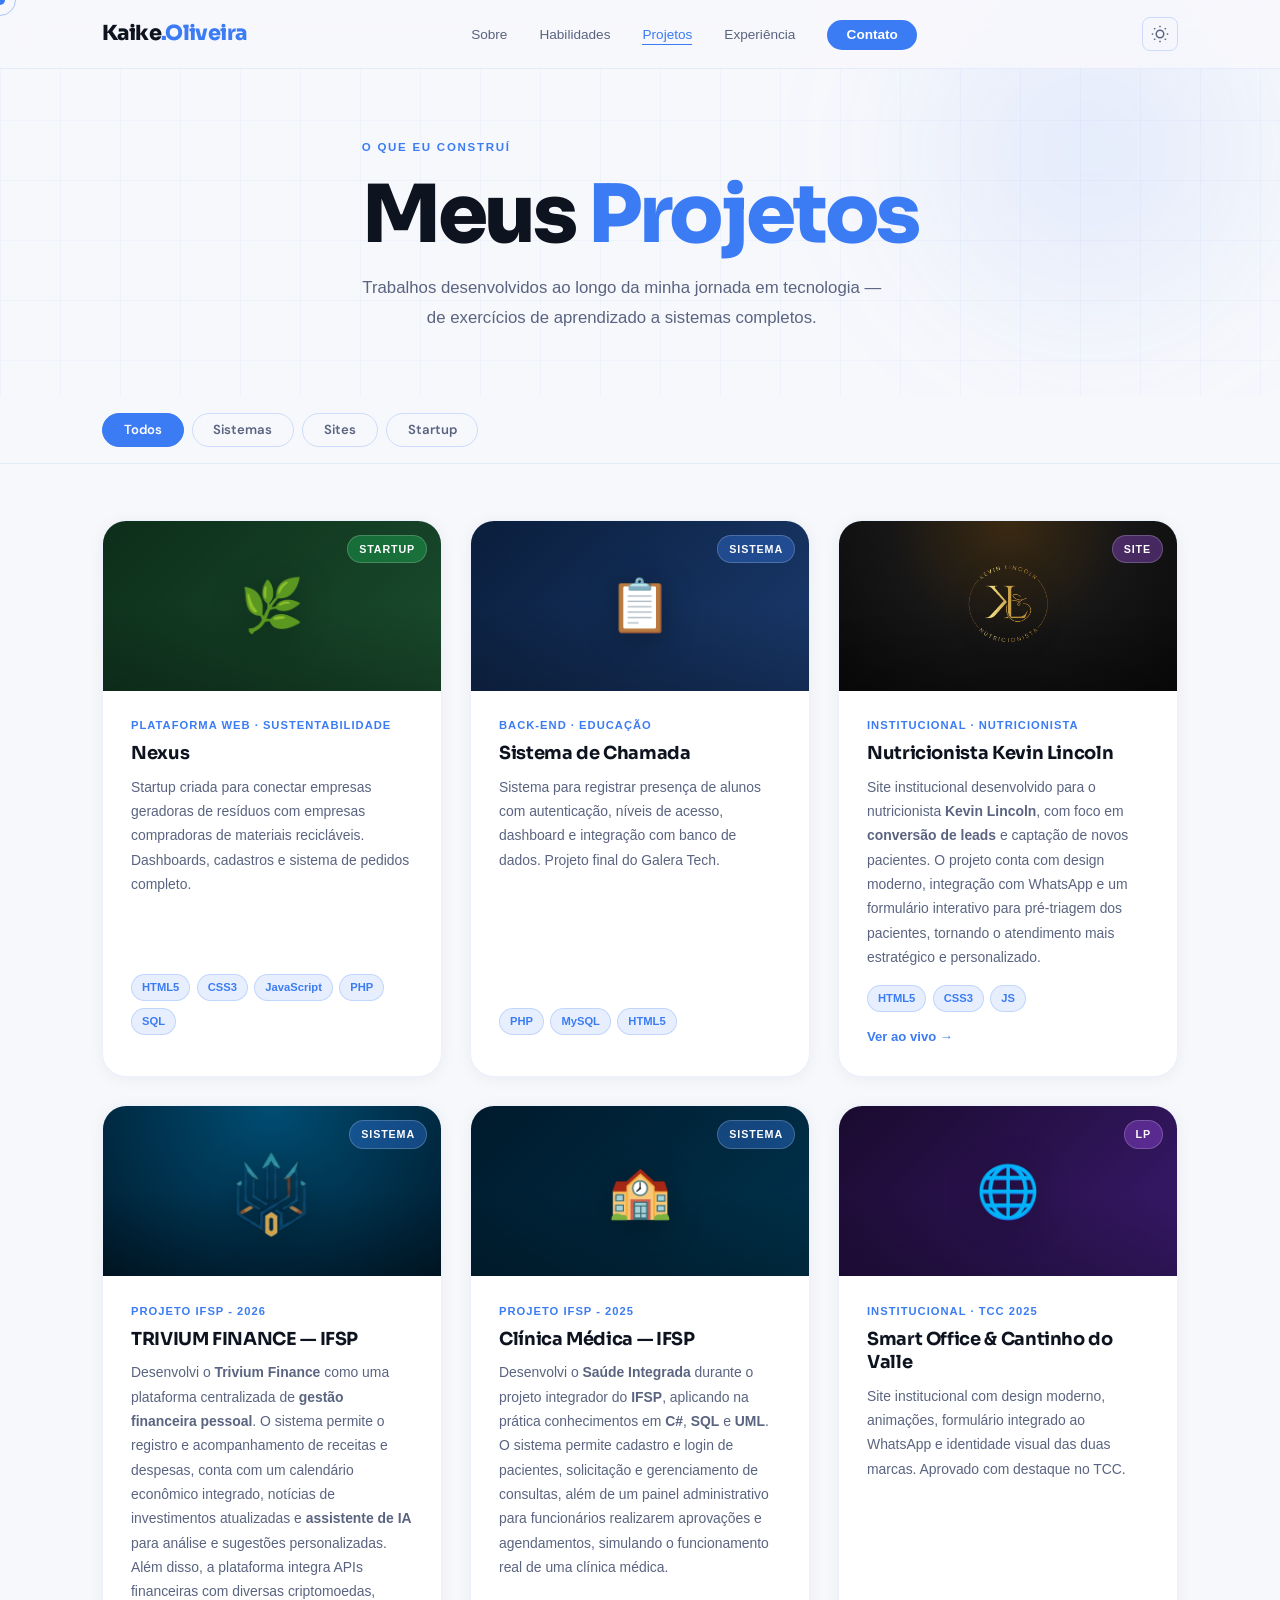
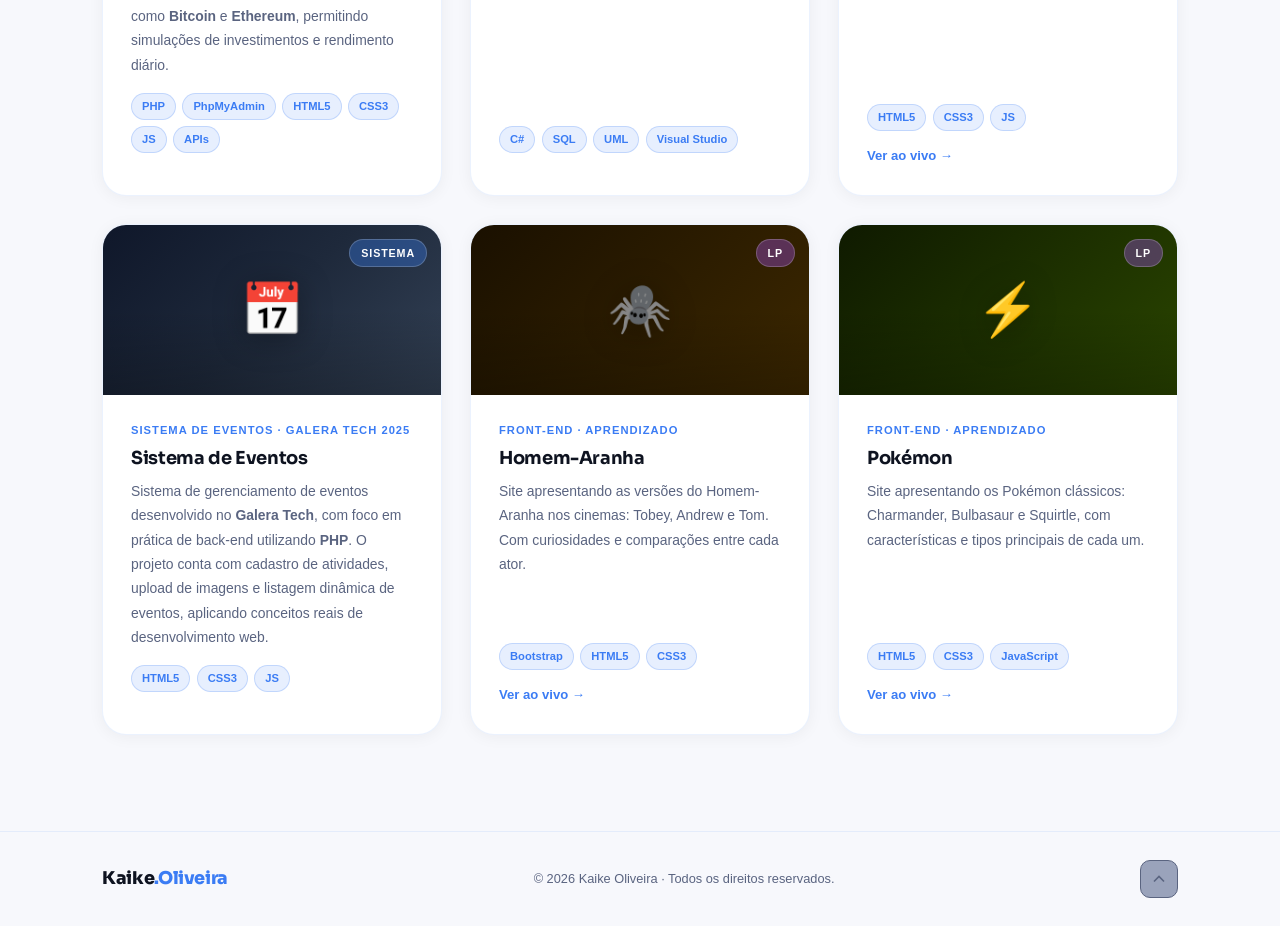
==== commit 63f09a0e: "Add files via upload" ====
--- a/projetos.html
+++ b/projetos.html
@@ -1,10 +1,10 @@
 <!DOCTYPE html>
-<html lang="pt-BR" data-theme="light">
+<html lang="pt-BR">
 
 <head>
   <meta charset="UTF-8">
   <meta name="viewport" content="width=device-width, initial-scale=1.0">
-  <meta name="description" content="Projetos desenvolvidos por mim — sistemas, sites e startup.">
+  <meta name="description" content="Projetos que desenvolvi ao longo da minha jornada em tecnologia.">
   <title>Projetos · Kaike Oliveira</title>
   <link
     href="https://fonts.googleapis.com/css2?family=Sora:wght@300;400;500;600;700;800&family=DM+Sans:ital,opsz,wght@0,9..40,300;0,9..40,400;0,9..40,500;1,9..40,300&display=swap"
@@ -18,6 +18,7 @@
   <div id="cursor"></div>
   <div id="cursor-ring"></div>
 
+  <!-- NAVBAR -->
   <nav class="navbar" id="navbar">
     <div class="nav-inner">
       <a href="index.html" class="nav-logo">Kaike<span>.Oliveira</span></a>
@@ -75,7 +76,7 @@
     </div>
   </header>
 
-  <!-- FILTER -->
+  <!-- FILTRO -->
   <div class="filter-bar">
     <div class="container">
       <div class="filter-btns">
@@ -87,7 +88,7 @@
     </div>
   </div>
 
-  <!-- PROJETOS GRID -->
+  <!-- GRID DE PROJETOS -->
   <section class="proj-section">
     <div class="container">
       <div class="proj-grid">
@@ -151,24 +152,22 @@
         <div class="proj-card reveal" data-cat="sistema">
           <div class="proj-thumb" style="background: radial-gradient(circle at 50% 0%, #004d73, #001a2c)">
             <span class="proj-emoji"><img class="img_tri" src="image.jpg" alt="Trivium Finance"></span>
-            </span>
             <span class="proj-badge sistema">Sistema</span>
           </div>
           <div class="proj-body">
             <span class="proj-cat">Projeto IFSP - 2026</span>
             <h2>TRIVIUM FINANCE — IFSP</h2>
             <p>
-              O projeto <strong>Trivium Finance</strong> foi desenvolvido como uma plataforma centralizada de
+              Desenvolvi o <strong>Trivium Finance</strong> como uma plataforma centralizada de
               <strong>gestão financeira pessoal</strong>.
               O sistema permite o registro e acompanhamento de receitas e despesas, conta com um calendário econômico
-              integrado, notícias de investimentos atualizadas e <strong>assistente de
-                IA</strong>
+              integrado, notícias de investimentos atualizadas e <strong>assistente de IA</strong>
               para análise e sugestões personalizadas. Além disso, a plataforma integra APIs financeiras com
               diversas criptomoedas, como <strong>Bitcoin</strong> e <strong>Ethereum</strong>, permitindo simulações
               de investimentos e rendimento diário.
             </p>
             <div class="proj-techs">
-              <span>PHP</span><span>PhpMyAdmin</span><span>HTML5</span><span>CSS3</span><span>JS</span><span>API's</span>
+              <span>PHP</span><span>PhpMyAdmin</span><span>HTML5</span><span>CSS3</span><span>JS</span><span>APIs</span>
             </div>
           </div>
         </div>
@@ -182,8 +181,8 @@
             <span class="proj-cat">Projeto IFSP - 2025</span>
             <h2>Clínica Médica — IFSP</h2>
             <p>
-              O projeto <strong>Saúde Integrada</strong> foi desenvolvido durante o
-              projeto integrador do <strong>IFSP</strong>, com o objetivo de aplicar na prática
+              Desenvolvi o <strong>Saúde Integrada</strong> durante o
+              projeto integrador do <strong>IFSP</strong>, aplicando na prática
               conhecimentos em <strong>C#</strong>, <strong>SQL</strong> e <strong>UML</strong>.
               O sistema permite cadastro e login de pacientes, solicitação e gerenciamento de consultas,
               além de um painel administrativo para funcionários realizarem aprovações e agendamentos,
@@ -204,7 +203,7 @@
             <span class="proj-cat">Institucional · TCC 2025</span>
             <h2>Smart Office & Cantinho do Valle</h2>
             <p>Site institucional com design moderno, animações, formulário integrado ao WhatsApp e identidade visual
-              das duas marcas. Aprovado com destaque.</p>
+              das duas marcas. Aprovado com destaque no TCC.</p>
             <div class="proj-techs">
               <span>HTML5</span><span>CSS3</span><span>JS</span>
             </div>
@@ -269,8 +268,6 @@
               class="proj-link">Ver ao vivo →</a>
           </div>
         </div>
-
-
 
       </div>
     </div>
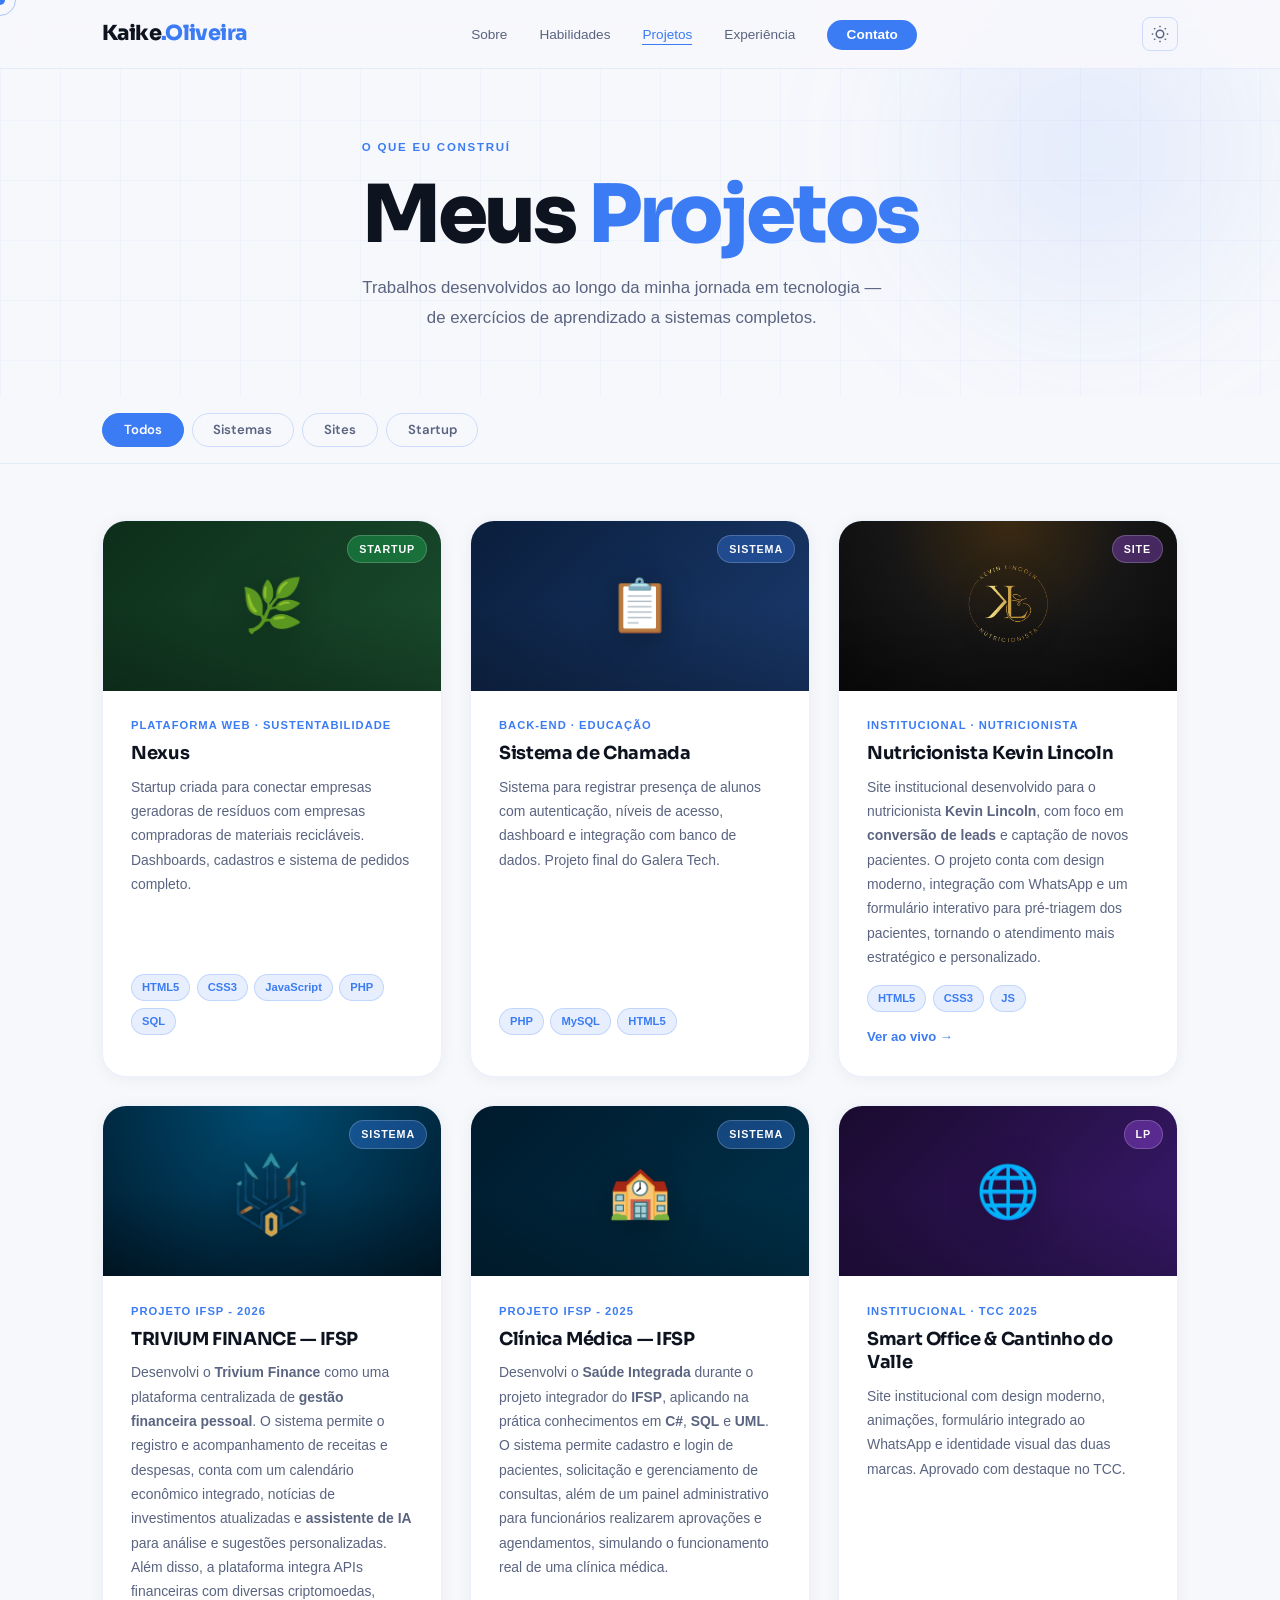
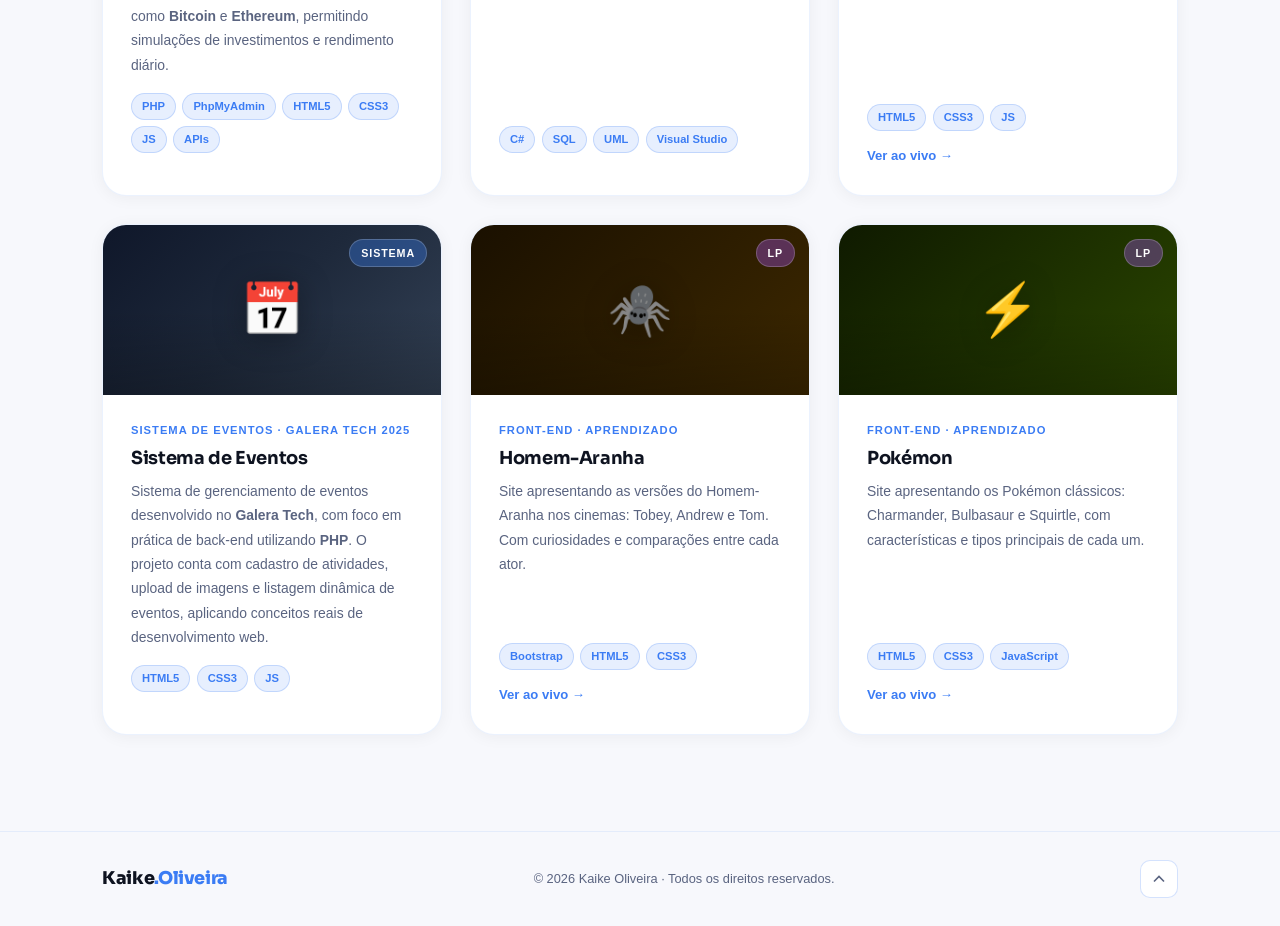
==== commit bcd6ce7e: "Add files via upload" ====
--- a/projetos.html
+++ b/projetos.html
@@ -2,15 +2,17 @@
 <html lang="pt-BR">
 
 <head>
-  <meta charset="UTF-8">
-  <meta name="viewport" content="width=device-width, initial-scale=1.0">
-  <meta name="description" content="Projetos que desenvolvi ao longo da minha jornada em tecnologia.">
+  <meta charset="UTF-8" />
+  <meta name="viewport" content="width=device-width, initial-scale=1.0" />
+  <meta name="description" content="Projetos que desenvolvi ao longo da minha jornada em tecnologia." />
   <title>Projetos · Kaike Oliveira</title>
+  <link rel="preconnect" href="https://fonts.googleapis.com" />
+  <link rel="preconnect" href="https://fonts.gstatic.com" crossorigin />
   <link
     href="https://fonts.googleapis.com/css2?family=Sora:wght@300;400;500;600;700;800&family=DM+Sans:ital,opsz,wght@0,9..40,300;0,9..40,400;0,9..40,500;1,9..40,300&display=swap"
-    rel="stylesheet">
-  <link rel="stylesheet" href="css/style.css">
-  <link rel="stylesheet" href="css/projetos.css">
+    rel="stylesheet" />
+  <link rel="stylesheet" href="css/style.css" />
+  <link rel="stylesheet" href="css/projetos.css" />
 </head>
 
 <body>
@@ -18,7 +20,6 @@
   <div id="cursor"></div>
   <div id="cursor-ring"></div>
 
-  <!-- NAVBAR -->
   <nav class="navbar" id="navbar">
     <div class="nav-inner">
       <a href="index.html" class="nav-logo">Kaike<span>.Oliveira</span></a>
@@ -60,7 +61,6 @@
     </div>
   </nav>
 
-  <!-- HEADER -->
   <header class="proj-header">
     <div class="proj-header-bg">
       <div class="hero-grid-lines"></div>
@@ -69,14 +69,13 @@
     <div class="container proj-header-inner">
       <span class="section-label" style="opacity:0;animation:fadeUp .7s .1s forwards">O que eu construí</span>
       <h1 style="opacity:0;animation:fadeUp .8s .25s forwards">Meus <span>Projetos</span></h1>
-      <p style="opacity:0;animation:fadeUp .8s .4s forwards; text-align:center;">
+      <p style="opacity:0;animation:fadeUp .8s .4s forwards;text-align:center;">
         Trabalhos desenvolvidos ao longo da minha jornada em tecnologia — de exercícios de aprendizado a sistemas
         completos.
       </p>
     </div>
   </header>
 
-  <!-- FILTRO -->
   <div class="filter-bar">
     <div class="container">
       <div class="filter-btns">
@@ -88,7 +87,6 @@
     </div>
   </div>
 
-  <!-- GRID DE PROJETOS -->
   <section class="proj-section">
     <div class="container">
       <div class="proj-grid">
@@ -127,7 +125,7 @@
 
         <div class="proj-card reveal" data-cat="site">
           <div class="proj-thumb" style="background:radial-gradient(circle at top,#3b2a12,#161616,#090909)">
-            <span class="proj-emoji"><img src="Prancheta 4@4x.png" alt="logo Kevin"></span>
+            <span class="proj-emoji"><img src="Prancheta 4@4x.png" alt="logo Kevin" /></span>
             <span class="proj-badge site">Site</span>
           </div>
           <div class="proj-body">
@@ -150,8 +148,8 @@
         </div>
 
         <div class="proj-card reveal" data-cat="sistema">
-          <div class="proj-thumb" style="background: radial-gradient(circle at 50% 0%, #004d73, #001a2c)">
-            <span class="proj-emoji"><img class="img_tri" src="image.jpg" alt="Trivium Finance"></span>
+          <div class="proj-thumb" style="background:radial-gradient(circle at 50% 0%, #004d73, #001a2c)">
+            <span class="proj-emoji"><img class="img_tri" src="image.jpg" alt="Trivium Finance" /></span>
             <span class="proj-badge sistema">Sistema</span>
           </div>
           <div class="proj-body">
@@ -276,7 +274,7 @@
   <footer class="footer">
     <div class="container footer-inner">
       <span class="footer-logo">Kaike<span>.Oliveira</span></span>
-      <p class="footer-copy">© <span class="js-year"></span> Kaike Oliveira · Todos os direitos reservados.</p>
+      <p class="footer-copy">© <span id="year"></span> Kaike Oliveira · Todos os direitos reservados.</p>
       <a href="#" class="back-top" aria-label="Voltar ao topo">
         <svg width="20" height="20" viewBox="0 0 24 24" fill="none" stroke="currentColor" stroke-width="2">
           <polyline points="18 15 12 9 6 15" />
--- a/css/style.css
+++ b/css/style.css
@@ -1,4 +1,3 @@
-/* ─── RESET ─── */
 *,
 *::before,
 *::after {
@@ -7,7 +6,6 @@
   padding: 0;
 }
 
-/* ─── TOKENS (data-theme) ─── */
 :root {
   --bg: #f7f8fc;
   --bg-alt: #ffffff;
@@ -38,7 +36,6 @@
   --green: #22c55e;
   --green-soft: rgba(34, 197, 94, 0.12);
 
-  /* Fluid typography */
   --fs-xs: clamp(0.68rem, 0.6rem + 0.3vw, 0.78rem);
   --fs-sm: clamp(0.8rem, 0.72rem + 0.35vw, 0.92rem);
   --fs-base: clamp(0.9rem, 0.82rem + 0.4vw, 1rem);
@@ -48,7 +45,6 @@
   --fs-3xl: clamp(1.9rem, 1.2rem + 3.5vw, 3rem);
   --fs-hero: clamp(2.8rem, 1.5rem + 7vw, 6.5rem);
 
-  /* Fluid spacing */
   --sp-xs: clamp(0.5rem, 1vw, 0.75rem);
   --sp-sm: clamp(0.75rem, 2vw, 1.25rem);
   --sp-md: clamp(1rem, 3vw, 2rem);
@@ -94,15 +90,16 @@
 ::-webkit-scrollbar {
   width: 4px;
 }
+
 ::-webkit-scrollbar-track {
   background: var(--bg);
 }
+
 ::-webkit-scrollbar-thumb {
   background: var(--accent);
   border-radius: 4px;
 }
 
-/* ─── CUSTOM CURSOR ─── */
 #cursor {
   position: fixed;
   top: 0;
@@ -119,6 +116,7 @@
     height 0.15s,
     background 0.15s;
 }
+
 #cursor-ring {
   position: fixed;
   top: 0;
@@ -135,11 +133,13 @@
     height 0.22s,
     opacity 0.2s;
 }
+
 body:has(a:hover) #cursor,
 body:has(button:hover) #cursor {
   width: 18px;
   height: 18px;
 }
+
 body:has(a:hover) #cursor-ring,
 body:has(button:hover) #cursor-ring {
   width: 50px;
@@ -147,7 +147,6 @@
   opacity: 0.35;
 }
 
-/* ─── NAVBAR ─── */
 .navbar {
   position: fixed;
   top: 0;
@@ -161,9 +160,11 @@
     box-shadow var(--tr),
     background var(--tr);
 }
+
 [data-theme="dark"] .navbar {
   background: rgba(11, 15, 26, 0.9);
 }
+
 .navbar.scrolled {
   box-shadow: 0 4px 30px rgba(14, 19, 32, 0.08);
 }
@@ -178,6 +179,7 @@
   justify-content: space-between;
   gap: var(--sp-sm);
 }
+
 .nav-logo {
   font-family: "Sora", sans-serif;
   font-weight: 800;
@@ -186,6 +188,7 @@
   text-decoration: none;
   letter-spacing: -0.03em;
 }
+
 .nav-logo span {
   color: var(--accent);
 }
@@ -196,6 +199,7 @@
   align-items: center;
   gap: clamp(1rem, 2.5vw, 2rem);
 }
+
 .nav-links a {
   font-size: clamp(0.78rem, 1.2vw, 0.85rem);
   font-weight: 500;
@@ -204,6 +208,7 @@
   position: relative;
   transition: color var(--tr);
 }
+
 .nav-links a::after {
   content: "";
   position: absolute;
@@ -216,10 +221,12 @@
   transform-origin: left;
   transition: transform var(--tr);
 }
+
 .nav-links a:hover,
 .nav-links a.active {
   color: var(--accent);
 }
+
 .nav-links a:hover::after,
 .nav-links a.active::after {
   transform: scaleX(1);
@@ -236,11 +243,13 @@
     transform var(--tr),
     box-shadow var(--tr) !important;
 }
+
 .nav-cta:hover {
   background: #2560d4 !important;
   transform: translateY(-1px);
   box-shadow: 0 6px 20px rgba(59, 124, 244, 0.35) !important;
 }
+
 .nav-cta::after {
   display: none !important;
 }
@@ -256,16 +265,20 @@
   align-items: center;
   transition: all var(--tr);
 }
+
 #theme-toggle:hover {
   border-color: var(--accent);
   color: var(--accent);
 }
+
 .icon-moon {
   display: none;
 }
+
 [data-theme="dark"] .icon-sun {
   display: none;
 }
+
 [data-theme="dark"] .icon-moon {
   display: block;
 }
@@ -279,6 +292,7 @@
   cursor: pointer;
   padding: 4px;
 }
+
 .hamburger span {
   display: block;
   width: 22px;
@@ -287,12 +301,15 @@
   border-radius: 2px;
   transition: all 0.25s;
 }
+
 .hamburger.active span:nth-child(1) {
   transform: translateY(7px) rotate(45deg);
 }
+
 .hamburger.active span:nth-child(2) {
   opacity: 0;
 }
+
 .hamburger.active span:nth-child(3) {
   transform: translateY(-7px) rotate(-45deg);
 }
@@ -303,9 +320,11 @@
   border-top: 1px solid var(--border);
   background: var(--bg-alt);
 }
+
 .mobile-menu.open {
   display: flex;
 }
+
 .mobile-menu a {
   padding: 1rem clamp(1.2rem, 4vw, 3rem);
   font-size: 0.95rem;
@@ -314,12 +333,12 @@
   border-bottom: 1px solid var(--border);
   transition: background var(--tr);
 }
+
 .mobile-menu a:hover {
   background: var(--accent-soft);
   color: var(--accent);
 }
 
-/* ─── HERO ─── */
 .hero {
   min-height: 100svh;
   padding: 0 var(--sp-md);
@@ -329,11 +348,13 @@
   position: relative;
   overflow: hidden;
 }
+
 .hero-bg {
   position: absolute;
   inset: 0;
   z-index: 0;
 }
+
 .hero-grid-lines {
   position: absolute;
   inset: 0;
@@ -342,12 +363,14 @@
     linear-gradient(90deg, rgba(59, 124, 244, 0.04) 1px, transparent 1px);
   background-size: 60px 60px;
 }
+
 .hero-orb {
   position: absolute;
   border-radius: 50%;
   filter: blur(60px);
   pointer-events: none;
 }
+
 .orb-1 {
   width: 500px;
   height: 500px;
@@ -359,6 +382,7 @@
     transparent 70%
   );
 }
+
 .orb-2 {
   width: 350px;
   height: 350px;
@@ -383,9 +407,11 @@
   gap: clamp(1.5rem, 4vw, 3rem);
   padding-top: clamp(80px, 10vw, 100px);
 }
+
 .hero-text-col {
   text-align: left;
 }
+
 .hero-image-col {
   display: flex;
   justify-content: center;
@@ -398,6 +424,7 @@
   margin-bottom: 0.25rem;
   line-height: 1.1;
 }
+
 .hero-text-col .hero-title {
   font-size: clamp(3rem, 8vw, 6rem);
   letter-spacing: -2px;
@@ -410,6 +437,7 @@
   height: clamp(200px, 28vw, 320px);
   flex-shrink: 0;
 }
+
 .hero-photo-lg {
   width: clamp(200px, 28vw, 320px);
   height: clamp(200px, 28vw, 320px);
@@ -425,6 +453,7 @@
   z-index: 1;
   display: block;
 }
+
 .photo-ring-lg {
   position: absolute;
   inset: -18px;
@@ -432,6 +461,7 @@
   border: 2px dashed rgba(59, 124, 244, 0.35);
   animation: rotateSlow 18s linear infinite;
 }
+
 .photo-frame-lg .photo-badge {
   position: absolute;
   bottom: -14px;
@@ -451,6 +481,7 @@
   gap: 0.4rem;
   z-index: 2;
 }
+
 .badge-dot {
   width: 7px;
   height: 7px;
@@ -475,6 +506,7 @@
   margin-bottom: 1.25rem;
   animation: float-animation 3.8s ease infinite;
 }
+
 .hero-title {
   font-size: var(--fs-hero);
   font-weight: 900;
@@ -485,9 +517,11 @@
   opacity: 0;
   animation: fadeUp 0.8s 0.35s forwards;
 }
+
 .hero-name {
   color: var(--accent);
 }
+
 .hero-sub {
   font-size: var(--fs-base);
   color: var(--muted);
@@ -498,6 +532,7 @@
   animation: fadeUp 0.8s 0.5s forwards;
   min-height: 2.2em;
 }
+
 .hero-actions {
   margin-top: 2rem;
   display: flex;
@@ -507,13 +542,13 @@
   animation: fadeUp 0.8s 0.65s forwards;
 }
 
-/* ─── STATS STRIP ─── */
 .stats-strip-hero {
   background: linear-gradient(180deg, #070e20 0%, #0b1428 100%);
   border-top: 1px solid rgba(59, 124, 244, 0.15);
   border-bottom: 1px solid rgba(59, 124, 244, 0.08);
   padding: clamp(1.5rem, 4vw, 2.5rem) 0;
 }
+
 :root:not([data-theme="dark"]) .stats-strip-hero {
   background: linear-gradient(135deg, #1a3a8f 0%, #2a52c9 50%, #1e3fad 100%);
   border-top: 1px solid rgba(255, 255, 255, 0.12);
@@ -522,10 +557,12 @@
     inset 0 1px 0 rgba(255, 255, 255, 0.1),
     0 8px 32px rgba(26, 58, 143, 0.3);
 }
+
 :root:not([data-theme="dark"]) .stats-strip-hero .stat-num {
   color: #ffffff;
   text-shadow: 0 2px 12px rgba(59, 124, 244, 0.4);
 }
+
 :root:not([data-theme="dark"]) .stats-strip-hero .stat-label {
   color: rgba(255, 255, 255, 0.65);
 }
@@ -539,6 +576,7 @@
   gap: clamp(0.75rem, 2vw, 1rem);
   text-align: center;
 }
+
 .stats-strip-inner .stat-num {
   font-family: "Sora", sans-serif;
   font-size: clamp(1.6rem, 4vw, 2.2rem);
@@ -547,6 +585,7 @@
   display: block;
   line-height: 1;
 }
+
 .stats-strip-inner .stat-label {
   font-size: var(--fs-xs);
   color: rgba(255, 255, 255, 0.45);
@@ -555,7 +594,13 @@
   display: block;
 }
 
-/* ─── BUTTONS ─── */
+:root:not([data-theme="dark"])
+  .stats-strip-hero
+  .stats-strip-inner
+  .stat-label {
+  color: rgba(255, 255, 255, 0.65);
+}
+
 .btn-primary {
   display: inline-flex;
   align-items: center;
@@ -575,11 +620,13 @@
     transform var(--tr),
     box-shadow var(--tr);
 }
+
 .btn-primary:hover {
   background: #2560d4;
   transform: translateY(-2px);
   box-shadow: 0 10px 28px rgba(59, 124, 244, 0.38);
 }
+
 .btn-outline {
   display: inline-flex;
   align-items: center;
@@ -599,26 +646,29 @@
     border-color var(--tr),
     transform var(--tr);
 }
+
 .btn-outline:hover {
   background: var(--ice-btn2);
   border-color: var(--accent);
   transform: translateY(-2px);
 }
+
 :root:not([data-theme="dark"]) .btn-outline:hover {
   background: var(--blue-200);
   border-color: var(--accent);
   transform: translateY(-2px);
 }
 
-/* ─── LAYOUT ─── */
 .container {
   max-width: 1140px;
   margin: 0 auto;
   padding: 0 var(--sp-md);
 }
+
 .section {
   padding: var(--sp-2xl) 0;
 }
+
 .alt-bg {
   background: var(--bg-alt);
 }
@@ -626,9 +676,11 @@
 .section-head {
   margin-bottom: 3rem;
 }
+
 .section-head.center {
   text-align: center;
 }
+
 .section-head.center .section-sub {
   margin: 1rem auto 0;
 }
@@ -642,10 +694,12 @@
   color: var(--accent);
   margin-bottom: 0.6rem;
 }
+
 .section-header {
   margin-bottom: 3.5rem;
   text-align: center;
 }
+
 .section-header .section-label {
   display: block;
 }
@@ -658,9 +712,11 @@
   color: var(--text);
   line-height: 1.15;
 }
+
 .section-title span {
   color: var(--accent);
 }
+
 .section-header .section-title {
   font-size: clamp(1.7rem, 4vw, 3rem);
   text-align: center;
@@ -675,6 +731,7 @@
   line-height: 1.85;
   max-width: min(560px, 100%);
 }
+
 .section-header .section-subtitle {
   max-width: 760px;
   margin: 1rem auto 0;
@@ -682,13 +739,13 @@
   text-align: center;
 }
 
-/* ─── SOBRE ─── */
 .about-layout {
   display: grid;
   grid-template-columns: 1.2fr 1.2fr;
   gap: 2rem;
   align-items: start;
 }
+
 .about-text p {
   color: var(--muted);
   font-size: var(--fs-base);
@@ -696,10 +753,12 @@
   margin-bottom: 1rem;
   text-align: justify;
 }
+
 .about-text p strong {
   color: var(--text);
   font-weight: 600;
 }
+
 .about-text p:last-child {
   margin-bottom: 0;
 }
@@ -709,6 +768,7 @@
   grid-template-columns: 1fr 1fr;
   gap: 1rem;
 }
+
 .about-card {
   background: var(--bg-alt);
   border: 1px solid var(--border);
@@ -722,14 +782,17 @@
     transform var(--tr),
     box-shadow var(--tr);
 }
+
 .about-card:hover {
   transform: translateY(-3px);
   box-shadow: var(--shadow-md);
 }
+
 .about-card-icon {
   font-size: 1.4rem;
   flex-shrink: 0;
 }
+
 .about-card strong {
   font-size: var(--fs-sm);
   font-weight: 700;
@@ -737,6 +800,7 @@
   display: block;
   margin-bottom: 0.2rem;
 }
+
 .about-card p {
   font-size: var(--fs-xs);
   color: var(--muted);
@@ -744,13 +808,13 @@
   margin: 0;
 }
 
-/* ─── HABILIDADES ─── */
 .skills-tabs {
   display: flex;
   gap: var(--sp-xs);
   margin-bottom: 2.5rem;
   flex-wrap: wrap;
 }
+
 .tab-btn {
   background: transparent;
   border: 1.5px solid var(--border-s);
@@ -763,15 +827,18 @@
   cursor: pointer;
   transition: all var(--tr);
 }
+
 .tab-btn.active,
 .tab-btn:hover {
   background: var(--accent);
   border-color: var(--accent);
   color: #fff;
 }
+
 .tab-content {
   display: none;
 }
+
 .tab-content.active {
   display: block;
 }
@@ -781,6 +848,7 @@
   grid-template-columns: repeat(3, 1fr);
   gap: 1.5rem;
 }
+
 .hard-col {
   background: var(--bg-alt);
   border: 1px solid var(--border);
@@ -793,6 +861,7 @@
     transform var(--tr),
     box-shadow var(--tr);
 }
+
 .hard-col::before {
   content: "";
   position: absolute;
@@ -805,34 +874,41 @@
   transform-origin: left;
   transition: transform var(--tr);
 }
+
 .hard-col:hover {
   transform: translateY(-4px);
   box-shadow: var(--shadow-md);
 }
+
 .hard-col:hover::before {
   transform: scaleX(1);
 }
+
 .hard-col-head {
   display: flex;
   align-items: center;
   gap: 0.6rem;
   margin-bottom: 1.25rem;
 }
+
 .hard-icon {
   font-size: 1.3rem;
 }
+
 .hard-col h3 {
   font-family: "Sora", sans-serif;
   font-size: var(--fs-sm);
   font-weight: 700;
   color: var(--text);
 }
+
 .hard-col ul {
   list-style: none;
   display: flex;
   flex-direction: column;
   gap: 0.6rem;
 }
+
 .hard-col li {
   font-size: var(--fs-sm);
   color: var(--muted);
@@ -840,6 +916,7 @@
   align-items: center;
   gap: 0.5rem;
 }
+
 .tech-dot {
   width: 6px;
   height: 6px;
@@ -853,6 +930,7 @@
   grid-template-columns: repeat(auto-fit, minmax(320px, 1fr));
   gap: 1.25rem;
 }
+
 .soft-card {
   background: var(--bg-alt);
   border: 1px solid var(--border);
@@ -864,15 +942,18 @@
     box-shadow var(--tr),
     border-color var(--tr);
 }
+
 .soft-card:hover {
   transform: translateY(-4px);
   box-shadow: var(--shadow-md);
   border-color: var(--border-s);
 }
+
 .soft-icon {
   font-size: 1.6rem;
   margin-bottom: 1rem;
 }
+
 .soft-card h3 {
   font-family: "Sora", sans-serif;
   font-size: 0.98rem;
@@ -880,18 +961,19 @@
   color: var(--text);
   margin-bottom: 0.4rem;
 }
+
 .soft-card p {
   font-size: 0.87rem;
   color: var(--muted);
   line-height: 1.7;
 }
 
-/* ─── PROJETOS ─── */
 .projects-grid {
   display: grid;
   grid-template-columns: repeat(auto-fit, minmax(420px, 1fr));
   gap: 1.75rem;
 }
+
 .project-card {
   background: var(--bg-alt);
   border: 1px solid var(--border);
@@ -902,15 +984,18 @@
     transform var(--tr),
     box-shadow var(--tr);
 }
+
 .project-card:hover {
   transform: translateY(-6px);
   box-shadow: var(--shadow-lg);
 }
+
 .project-card.featured {
   grid-column: 1/-1;
   display: grid;
   grid-template-columns: 1fr 1.4fr;
 }
+
 .project-thumb {
   height: 200px;
   display: flex;
@@ -920,14 +1005,17 @@
   overflow: hidden;
   flex-shrink: 0;
 }
+
 .project-card.featured .project-thumb {
   height: auto;
   min-height: 220px;
 }
+
 .project-emoji {
   font-size: 3.5rem;
   z-index: 1;
 }
+
 .project-badge {
   position: absolute;
   top: 14px;
@@ -944,9 +1032,11 @@
   border-radius: 100px;
   border: 1px solid rgba(255, 255, 255, 0.25);
 }
+
 .project-body {
   padding: 1.75rem;
 }
+
 .project-cat {
   font-size: 0.72rem;
   font-weight: 700;
@@ -956,6 +1046,7 @@
   margin-bottom: 0.5rem;
   display: block;
 }
+
 .project-body h3 {
   font-family: "Sora", sans-serif;
   font-size: clamp(1rem, 2vw, 1.15rem);
@@ -964,18 +1055,21 @@
   letter-spacing: -0.02em;
   margin-bottom: 0.6rem;
 }
+
 .project-body p {
   font-size: var(--fs-sm);
   color: var(--muted);
   line-height: 1.75;
   margin-bottom: 1rem;
 }
+
 .project-techs {
   display: flex;
   flex-wrap: wrap;
   gap: 0.4rem;
   margin-bottom: 0.75rem;
 }
+
 .project-techs span {
   font-size: 0.72rem;
   font-weight: 500;
@@ -985,6 +1079,7 @@
   border-radius: 100px;
   border: 1px solid var(--border-s);
 }
+
 .project-link {
   font-size: 0.82rem;
   font-weight: 600;
@@ -995,9 +1090,11 @@
   gap: 0.3rem;
   transition: gap var(--tr);
 }
+
 .project-link:hover {
   gap: 0.6rem;
 }
+
 .projects-cta {
   text-align: center;
   margin-top: 3rem;
@@ -1007,12 +1104,12 @@
   flex-wrap: wrap;
 }
 
-/* ─── TIMELINE ─── */
 .timeline {
   position: relative;
   padding-left: 2.9rem;
   margin-top: 1rem;
 }
+
 .timeline::before {
   content: "";
   position: absolute;
@@ -1027,10 +1124,12 @@
     transparent
   );
 }
+
 .tl-item {
   position: relative;
   margin-bottom: 2.5rem;
 }
+
 .tl-dot {
   position: absolute;
   left: -2.05rem;
@@ -1044,13 +1143,16 @@
     background var(--tr),
     transform var(--tr);
 }
+
 .tl-dot.active {
   background: var(--accent);
 }
+
 .tl-item:hover .tl-dot {
   background: var(--accent);
   transform: scale(1.2);
 }
+
 .tl-content {
   background: var(--bg-alt);
   border: 1px solid var(--border);
@@ -1061,10 +1163,12 @@
     box-shadow var(--tr),
     transform var(--tr);
 }
+
 .tl-item:hover .tl-content {
   box-shadow: var(--shadow-md);
   transform: translateX(4px);
 }
+
 .tl-date {
   font-size: 0.72rem;
   font-weight: 700;
@@ -1074,6 +1178,7 @@
   margin-bottom: 0.4rem;
   display: block;
 }
+
 .tl-content h3 {
   font-family: "Sora", sans-serif;
   font-size: var(--fs-base);
@@ -1081,17 +1186,20 @@
   color: var(--text);
   margin-bottom: 0.4rem;
 }
+
 .tl-content p {
   font-size: var(--fs-sm);
   color: var(--muted);
   line-height: 1.75;
   margin-bottom: 0.75rem;
 }
+
 .tl-tags {
   display: flex;
   flex-wrap: wrap;
   gap: 0.4rem;
 }
+
 .tl-tags span {
   font-size: 0.7rem;
   font-weight: 500;
@@ -1102,15 +1210,13 @@
   border: 1px solid var(--border-s);
 }
 
-/* ═══════════════════════════════════════════════════════════
-   ─── SEÇÃO DE CONTATO — REDESENHADA ───
-   ═══════════════════════════════════════════════════════════ */
 .contact-section {
   background: #070d1e;
   position: relative;
   overflow: hidden;
   transition: background var(--tr);
 }
+
 :root:not([data-theme="dark"]) .contact-section {
   background: var(--bg);
 }
@@ -1130,6 +1236,7 @@
       transparent 70%
     );
 }
+
 :root:not([data-theme="dark"]) .contact-bg {
   background:
     radial-gradient(
@@ -1158,6 +1265,7 @@
   gap: 1rem;
   margin-bottom: 1.75rem;
 }
+
 .c-icon {
   width: 44px;
   height: 44px;
@@ -1170,9 +1278,11 @@
   flex-shrink: 0;
   transition: background var(--tr);
 }
+
 :root:not([data-theme="dark"]) .c-icon {
   background: var(--accent-soft);
 }
+
 .c-label {
   font-size: 0.72rem;
   font-weight: 700;
@@ -1183,9 +1293,11 @@
   margin-bottom: 0.2rem;
   transition: color var(--tr);
 }
+
 :root:not([data-theme="dark"]) .c-label {
   color: var(--muted);
 }
+
 .c-val {
   font-size: 0.9rem;
   color: #fff;
@@ -1193,14 +1305,15 @@
   font-weight: 500;
   transition: color var(--tr);
 }
+
 :root:not([data-theme="dark"]) .c-val {
   color: var(--text);
 }
+
 .c-val:hover {
   color: var(--accent);
 }
 
-/* Card de disponibilidade */
 .avail-card {
   display: flex;
   align-items: center;
@@ -1214,10 +1327,12 @@
     background var(--tr),
     border-color var(--tr);
 }
+
 :root:not([data-theme="dark"]) .avail-card {
   background: var(--green-soft);
   border-color: rgba(34, 197, 94, 0.25);
 }
+
 .avail-dot {
   width: 10px;
   height: 10px;
@@ -1226,6 +1341,7 @@
   animation: pulse 2s infinite;
   flex-shrink: 0;
 }
+
 .avail-card strong {
   display: block;
   font-size: 0.85rem;
@@ -1233,19 +1349,21 @@
   color: #86efac;
   margin-bottom: 0.15rem;
 }
+
 :root:not([data-theme="dark"]) .avail-card strong {
   color: #15803d;
 }
+
 .avail-card p {
   font-size: 0.78rem;
   color: rgba(255, 255, 255, 0.45);
   margin: 0;
 }
+
 :root:not([data-theme="dark"]) .avail-card p {
   color: var(--muted);
 }
 
-/* ─── FORMULÁRIO ─── */
 .contact-form {
   background: rgba(255, 255, 255, 0.05);
   border: 1px solid rgba(255, 255, 255, 0.1);
@@ -1254,18 +1372,17 @@
   backdrop-filter: blur(12px);
   display: flex;
   flex-direction: column;
-  gap: 1.1rem;
   transition:
     background var(--tr),
     border-color var(--tr);
 }
+
 :root:not([data-theme="dark"]) .contact-form {
   background: var(--bg);
   border-color: var(--border-s);
   box-shadow: var(--shadow-md);
 }
 
-/* Grade de 2 colunas */
 .form-row {
   display: grid;
   grid-template-columns: 1fr 1fr;
@@ -1277,6 +1394,7 @@
   flex-direction: column;
   gap: 0.4rem;
 }
+
 .form-group label {
   display: flex;
   align-items: center;
@@ -1288,12 +1406,15 @@
   color: rgba(255, 255, 255, 0.5);
   transition: color var(--tr);
 }
+
 :root:not([data-theme="dark"]) .form-group label {
   color: var(--muted);
 }
+
 .label-icon {
   font-size: 0.9rem;
 }
+
 .required {
   color: #f87171;
   font-size: 0.85rem;
@@ -1315,6 +1436,7 @@
   outline: none;
   resize: vertical;
 }
+
 :root:not([data-theme="dark"]) .form-group input,
 :root:not([data-theme="dark"]) .form-group textarea {
   background: var(--bg-alt);
@@ -1326,6 +1448,7 @@
 .form-group textarea::placeholder {
   color: rgba(255, 255, 255, 0.25);
 }
+
 :root:not([data-theme="dark"]) .form-group input::placeholder,
 :root:not([data-theme="dark"]) .form-group textarea::placeholder {
   color: var(--light);
@@ -1336,16 +1459,17 @@
   border-color: rgba(59, 124, 244, 0.6);
   background: rgba(59, 124, 244, 0.07);
 }
+
 :root:not([data-theme="dark"]) .form-group input:focus,
 :root:not([data-theme="dark"]) .form-group textarea:focus {
   border-color: var(--accent);
   background: var(--accent-soft);
 }
 
-/* Select estilizado */
 .select-wrapper {
   position: relative;
 }
+
 .select-wrapper select {
   width: 100%;
   appearance: none;
@@ -1364,35 +1488,43 @@
     background var(--tr),
     color var(--tr);
 }
+
 :root:not([data-theme="dark"]) .select-wrapper select {
   background: var(--bg-alt);
   border-color: var(--border-s);
   color: var(--text);
 }
+
 .select-wrapper select option {
   background: #1a2238;
   color: #e8ecf4;
 }
+
 :root:not([data-theme="dark"]) .select-wrapper select option {
   background: #fff;
   color: #0e1320;
 }
+
 .select-wrapper select:focus {
   border-color: rgba(59, 124, 244, 0.6);
   background: rgba(59, 124, 244, 0.07);
 }
+
 :root:not([data-theme="dark"]) .select-wrapper select:focus {
   border-color: var(--accent);
   background: var(--accent-soft);
 }
+
 .select-wrapper select:invalid,
 .select-wrapper select option[value=""] {
   color: rgba(255, 255, 255, 0.28);
 }
+
 :root:not([data-theme="dark"]) .select-wrapper select:invalid,
 :root:not([data-theme="dark"]) .select-wrapper select option[value=""] {
   color: var(--light);
 }
+
 .select-arrow {
   position: absolute;
   right: 0.9rem;
@@ -1403,17 +1535,18 @@
   font-size: 0.8rem;
   transition: color var(--tr);
 }
+
 :root:not([data-theme="dark"]) .select-arrow {
   color: var(--muted);
 }
 
-/* Budget Pills */
 .budget-pills {
   display: flex;
   flex-wrap: wrap;
   gap: 0.5rem;
   margin-top: 0.15rem;
 }
+
 .budget-pill {
   background: rgba(255, 255, 255, 0.06);
   border: 1px solid rgba(255, 255, 255, 0.14);
@@ -1426,23 +1559,25 @@
   cursor: pointer;
   transition: all var(--tr);
 }
+
 :root:not([data-theme="dark"]) .budget-pill {
   background: var(--bg-alt);
   border-color: var(--border-s);
   color: var(--muted);
 }
+
 .budget-pill:hover {
   border-color: rgba(59, 124, 244, 0.5);
   color: var(--accent);
   background: rgba(59, 124, 244, 0.08);
 }
+
 .budget-pill.selected {
   background: var(--accent);
   border-color: var(--accent);
   color: #fff;
 }
 
-/* Char counter */
 .char-counter {
   text-align: right;
   font-size: 0.72rem;
@@ -1450,17 +1585,19 @@
   margin-top: 0.3rem;
   transition: color var(--tr);
 }
+
 :root:not([data-theme="dark"]) .char-counter {
   color: var(--light);
 }
+
 .char-counter.warn {
   color: #f59e0b;
 }
+
 .char-counter.over {
   color: #ef4444;
 }
 
-/* Erros de campo */
 .field-error {
   font-size: 0.72rem;
   color: #f87171;
@@ -1473,10 +1610,12 @@
     opacity 0.2s,
     transform 0.2s;
 }
+
 .field-error.visible {
   opacity: 1;
   transform: translateY(0);
 }
+
 .form-group input.invalid,
 .form-group textarea.invalid,
 .form-group .select-wrapper.invalid select {
@@ -1484,7 +1623,6 @@
   background: rgba(248, 113, 113, 0.07) !important;
 }
 
-/* Rodapé do form */
 .form-footer {
   display: flex;
   align-items: center;
@@ -1493,6 +1631,7 @@
   flex-wrap: wrap;
   margin-top: 0.5rem;
 }
+
 .form-note {
   display: flex;
   align-items: center;
@@ -1501,6 +1640,7 @@
   color: rgba(255, 255, 255, 0.3);
   margin: 0;
 }
+
 :root:not([data-theme="dark"]) .form-note {
   color: var(--light);
 }
@@ -1525,11 +1665,13 @@
     transform var(--tr),
     box-shadow var(--tr);
 }
+
 .submit-btn:hover {
   background: #2560d4;
   transform: translateY(-2px);
   box-shadow: 0 10px 28px rgba(59, 124, 244, 0.4);
 }
+
 .submit-btn:disabled {
   opacity: 0.65;
   cursor: not-allowed;
@@ -1537,7 +1679,6 @@
   box-shadow: none !important;
 }
 
-/* Spinner */
 .spinner {
   display: inline-block;
   width: 14px;
@@ -1547,13 +1688,13 @@
   border-radius: 50%;
   animation: spin 0.7s linear infinite;
 }
+
 @keyframes spin {
   to {
     transform: rotate(360deg);
   }
 }
 
-/* Tela de sucesso */
 .form-success {
   text-align: center;
   padding: 3rem 2rem;
@@ -1562,13 +1703,16 @@
   align-items: center;
   gap: 1rem;
 }
+
 .form-success.show {
   display: flex;
 }
+
 .success-icon {
   font-size: 3.5rem;
   animation: bounceIn 0.6s cubic-bezier(0.34, 1.56, 0.64, 1) both;
 }
+
 @keyframes bounceIn {
   from {
     transform: scale(0);
@@ -1579,21 +1723,25 @@
     opacity: 1;
   }
 }
+
 .form-success h3 {
   font-family: "Sora", sans-serif;
   font-size: 1.3rem;
   font-weight: 800;
   color: var(--text);
 }
+
 .form-success p {
   font-size: 0.9rem;
   color: rgba(255, 255, 255, 0.5);
   max-width: 320px;
   line-height: 1.7;
 }
+
 :root:not([data-theme="dark"]) .form-success p {
   color: var(--muted);
 }
+
 .form-success .btn-reset {
   background: transparent;
   border: 1.5px solid var(--border-s);
@@ -1607,17 +1755,18 @@
   margin-top: 0.5rem;
   transition: all var(--tr);
 }
+
 .form-success .btn-reset:hover {
   border-color: var(--accent);
   color: var(--accent);
 }
 
-/* ─── FOOTER ─── */
 .footer {
   background: var(--bg);
   border-top: 1px solid rgba(59, 124, 244, 0.1);
   padding: 1.75rem 0;
 }
+
 .footer-inner {
   display: flex;
   align-items: center;
@@ -1625,6 +1774,7 @@
   gap: 1rem;
   flex-wrap: wrap;
 }
+
 .footer-logo {
   font-family: "Sora", sans-serif;
   font-weight: 800;
@@ -1632,18 +1782,21 @@
   color: var(--text);
   letter-spacing: -0.02em;
 }
+
 .footer-logo span {
   color: var(--accent);
 }
+
 .footer-copy {
   font-size: 0.8rem;
   color: var(--muted);
 }
+
 .back-top {
   width: 38px;
   height: 38px;
-  background: var(--light);
-  border: 1px solid var(--muted);
+  background: var(--bg-alt);
+  border: 1px solid var(--border-s);
   border-radius: 10px;
   display: flex;
   align-items: center;
@@ -1652,13 +1805,13 @@
   text-decoration: none;
   transition: all var(--tr);
 }
+
 .back-top:hover {
   background: var(--accent);
   color: #fff;
   border-color: var(--accent);
 }
 
-/* ─── MODE BANNER ─── */
 .mode-banner {
   position: fixed;
   bottom: 1.75rem;
@@ -1679,16 +1832,19 @@
     opacity 0.3s ease,
     transform 0.3s ease;
 }
+
 .mode-banner span {
   font-size: 0.78rem;
   font-weight: 500;
   color: var(--muted);
 }
+
 .mode-banner.hidden {
   opacity: 0;
   transform: translateX(-50%) translateY(12px);
   pointer-events: none;
 }
+
 .mode-banner a {
   display: inline-flex;
   align-items: center;
@@ -1704,12 +1860,12 @@
     background var(--tr),
     transform var(--tr);
 }
+
 .mode-banner a:hover {
   background: #2560d4;
   transform: scale(1.03);
 }
 
-/* ─── ANIMAÇÕES ─── */
 @keyframes float-animation {
   0% {
     transform: translateY(0px);
@@ -1721,6 +1877,7 @@
     transform: translateY(0px);
   }
 }
+
 @keyframes fadeUp {
   from {
     opacity: 0;
@@ -1731,6 +1888,7 @@
     transform: translateY(0);
   }
 }
+
 @keyframes fadeIn {
   from {
     opacity: 0;
@@ -1739,6 +1897,7 @@
     opacity: 1;
   }
 }
+
 @keyframes pulse {
   0%,
   100% {
@@ -1750,6 +1909,7 @@
     transform: scale(1.35);
   }
 }
+
 @keyframes rotateSlow {
   to {
     transform: rotate(360deg);
@@ -1763,98 +1923,110 @@
     opacity 0.7s cubic-bezier(0.4, 0, 0.2, 1),
     transform 0.7s cubic-bezier(0.4, 0, 0.2, 1);
 }
+
 .reveal.visible {
   opacity: 1;
   transform: translateY(0);
 }
 
-/* ═══════════════════════════════════════════════════════════
-   ─── RESPONSIVO ───
-   ═══════════════════════════════════════════════════════════ */
-
-/* ── TABLET LARGE (< 1100px) ── */
 @media (max-width: 1100px) {
   .hero-inner {
     grid-template-columns: 1.2fr 0.8fr;
   }
+
   .hard-grid {
     grid-template-columns: repeat(2, 1fr);
   }
+
   .projects-grid {
     grid-template-columns: 1fr;
   }
+
   .project-card.featured {
     grid-column: auto;
     grid-template-columns: 1fr 1.2fr;
   }
 }
 
-/* ── TABLET (< 960px) ── */
 @media (max-width: 960px) {
   .nav-links {
     display: none;
   }
+
   .hamburger {
     display: flex;
   }
+
   .hero-inner {
     grid-template-columns: 1fr;
     text-align: center;
     padding-top: clamp(90px, 14vw, 120px);
     row-gap: 2.5rem;
   }
+
   .hero-text-col {
     text-align: center;
     order: 2;
   }
+
   .hero-image-col {
     order: 1;
   }
+
   .hero-sub,
   .hero-chip {
     margin: 0 auto;
   }
+
   .hero-actions {
     justify-content: center;
   }
+
   .stats-strip-inner {
     grid-template-columns: repeat(3, 1fr);
   }
+
   .about-layout {
     grid-template-columns: 1fr;
     gap: 2rem;
   }
+
   .hard-grid {
     grid-template-columns: 1fr;
     gap: 1rem;
   }
+
   .project-card.featured {
     grid-column: auto;
     display: block;
   }
+
   .project-card.featured .project-thumb {
     height: 200px;
   }
+
   .contact-layout {
     grid-template-columns: 1fr;
     gap: 2.5rem;
   }
 }
 
-/* ── MOBILE LARGE (< 768px) ── */
 @media (max-width: 768px) {
   .stats-strip-inner {
     grid-template-columns: repeat(2, 1fr);
     gap: 1.5rem 1rem;
   }
+
   .stats-strip-inner > *:nth-child(3) {
     grid-column: 1 / -1;
     max-width: 200px;
     margin: 0 auto;
   }
+
   .about-cards {
     grid-template-columns: repeat(2, 1fr);
   }
+
   .skills-tabs {
     overflow-x: auto;
     flex-wrap: nowrap;
@@ -1862,34 +2034,43 @@
     scrollbar-width: none;
     padding-bottom: 4px;
   }
+
   .skills-tabs::-webkit-scrollbar {
     display: none;
   }
+
   .tab-btn {
     flex-shrink: 0;
   }
+
   .projects-grid {
     grid-template-columns: 1fr;
     gap: 1.25rem;
   }
+
   .projects-cta {
     flex-direction: column;
     align-items: center;
   }
+
   .timeline {
     padding-left: 1.75rem;
   }
+
   .tl-dot {
-    left: -2.8rem;
-  }
+    left: -1.85rem;
+  }
+
   .tl-content {
     padding: 1.25rem;
   }
+
   .footer-inner {
     flex-direction: column;
     text-align: center;
     gap: 0.75rem;
   }
+
   .mode-banner {
     bottom: 1rem;
     left: var(--sp-md);
@@ -1897,107 +2078,126 @@
     transform: none;
     justify-content: space-between;
   }
+
   .form-row {
     grid-template-columns: 1fr;
   }
 }
 
-/* ── MOBILE (< 640px) ── */
 @media (max-width: 640px) {
   .hero-inner {
     grid-template-columns: 1fr;
     padding-top: clamp(80px, 18vw, 110px);
   }
+
   .hero-text-col {
     text-align: center;
   }
+
   .hero-actions {
     flex-direction: column;
     align-items: center;
   }
+
   .btn-primary,
   .btn-outline {
     width: 100%;
     justify-content: center;
     max-width: 320px;
   }
+
   .photo-frame-lg,
   .hero-photo-lg {
     width: clamp(160px, 55vw, 220px);
     height: clamp(160px, 55vw, 220px);
   }
+
   .stats-strip-inner {
     grid-template-columns: repeat(3, 1fr);
     gap: 0.75rem;
   }
+
   .stats-strip-inner > *:nth-child(3) {
     grid-column: auto;
     max-width: unset;
     margin: 0;
   }
+
   .about-cards {
     grid-template-columns: 1fr;
   }
+
   .soft-grid {
     grid-template-columns: 1fr;
   }
+
   .contact-form {
     padding: 1.5rem;
     gap: 0.9rem;
   }
+
   .section-head {
     margin-bottom: 2rem;
   }
+
   .section-header {
     margin-bottom: 2.5rem;
   }
+
   .form-footer {
     flex-direction: column;
     align-items: stretch;
   }
+
   .submit-btn {
     width: 100%;
   }
+
   .form-note {
     justify-content: center;
   }
+
   .budget-pills {
     gap: 0.4rem;
   }
+
   .budget-pill {
     font-size: 0.75rem;
     padding: 0.38rem 0.8rem;
   }
 }
 
-/* ── MOBILE PEQUENO (< 400px) ── */
 @media (max-width: 400px) {
   .hero-title {
     letter-spacing: -1px;
   }
+
   .nav-inner {
     padding: 0 1rem;
   }
+
   .stats-strip-inner {
     grid-template-columns: 1fr;
     max-width: 200px;
     margin: 0 auto;
     gap: 1.25rem;
   }
+
   .photo-frame-lg,
   .hero-photo-lg {
     width: 160px;
     height: 160px;
   }
+
   .photo-ring-lg {
     inset: -12px;
   }
+
   .mode-banner span {
     display: none;
   }
 }
 
-/* ── TOUCH ── */
 @media (hover: none) and (pointer: coarse) {
   .about-card:hover,
   .hard-col:hover,
@@ -2007,22 +2207,25 @@
     transform: none;
     box-shadow: var(--shadow-sm);
   }
+
   .hard-col:hover::before {
     transform: scaleX(0);
   }
+
   .tl-item:hover .tl-content {
     transform: none;
   }
+
   #cursor,
   #cursor-ring {
     display: none;
   }
+
   body {
     cursor: auto;
   }
 }
 
-/* ── ACESSIBILIDADE ── */
 @media (prefers-reduced-motion: reduce) {
   *,
   *::before,
@@ -2031,11 +2234,13 @@
     animation-iteration-count: 1 !important;
     transition-duration: 0.01ms !important;
   }
+
   .hero-chip,
   .photo-ring-lg,
   .badge-dot {
     animation: none;
   }
+
   .hero-title,
   .hero-sub,
   .hero-actions {
@@ -2043,6 +2248,7 @@
     transform: none;
     animation: none;
   }
+
   .reveal {
     opacity: 1;
     transform: none;
@@ -2058,39 +2264,45 @@
   border-radius: 4px;
 }
 
-/* ── LANDSCAPE MOBILE ── */
 @media (max-width: 812px) and (orientation: landscape) {
   .hero {
     min-height: auto;
     padding-top: clamp(80px, 12vw, 100px);
     padding-bottom: 3rem;
   }
+
   .hero-inner {
     grid-template-columns: 1fr 1fr;
     padding-top: 0;
     gap: 2rem;
     text-align: left;
   }
+
   .hero-text-col {
     order: 1;
     text-align: left;
   }
+
   .hero-image-col {
     order: 2;
   }
+
   .hero-sub,
   .hero-chip {
     margin-left: 0;
     margin-right: 0;
   }
+
   .hero-actions {
     justify-content: flex-start;
     flex-direction: row;
   }
+
   .btn-primary,
   .btn-outline {
     width: auto;
   }
+
   .photo-frame-lg,
   .hero-photo-lg {
     width: clamp(140px, 20vw, 200px);
@@ -2098,7 +2310,6 @@
   }
 }
 
-/* ── PRINT ── */
 @media print {
   .navbar,
   .mode-banner,
@@ -2108,19 +2319,23 @@
   .contact-bg {
     display: none !important;
   }
+
   body {
     cursor: auto;
     background: #fff;
     color: #000;
   }
+
   .section {
     padding: 2rem 0;
     break-inside: avoid;
   }
+
   .hero {
     min-height: auto;
     padding: 2rem;
   }
+
   a {
     color: #000;
     text-decoration: underline;
--- a/css/projetos.css
+++ b/css/projetos.css
@@ -1,8 +1,6 @@
-
-
 /* ── HEADER ── */
 .proj-header {
-  padding-top: 68px; /* altura da navbar */
+  padding-top: 68px;
   min-height: 42vh;
   display: flex;
   align-items: center;
@@ -45,7 +43,7 @@
   line-height: 1.8;
 }
 
-/* ── FILTER BAR ── */
+/* ── FILTRO ── */
 .filter-bar {
   position: sticky;
   top: 68px;
@@ -92,21 +90,21 @@
   color: #fff;
 }
 
-/* ── PROJECTS SECTION ── */
+/* ── SEÇÃO DE PROJETOS ── */
 .proj-section {
   padding: 3.5rem 0 6rem;
   max-width: 1200px;
   margin: 0 auto;
 }
 
-/* ── PROJ GRID ── */
+/* ── GRID ── */
 .proj-grid {
   display: grid;
   grid-template-columns: repeat(auto-fill, minmax(290px, 1fr));
   gap: 1.75rem;
 }
 
-/* ── PROJ CARD ── */
+/* ── CARDS ── */
 .proj-card {
   background: var(--bg-alt);
   border: 1px solid var(--border);
@@ -129,7 +127,6 @@
   border-color: var(--border-s);
 }
 
-/* Thumb */
 .proj-thumb {
   height: 170px;
   display: flex;
@@ -144,15 +141,16 @@
   content: "";
   position: absolute;
   inset: 0;
-  background: linear-gradient(180deg, transparent 50%, rgba(0,0,0,0.25) 100%);
+  background: linear-gradient(180deg, transparent 50%, rgba(0, 0, 0, 0.25) 100%);
 }
 
 .proj-emoji {
   font-size: 3.2rem;
   z-index: 1;
-  filter: drop-shadow(0 4px 16px rgba(0,0,0,0.3));
-  transition: transform 0.35s cubic-bezier(0.34,1.56,0.64,1);
-}
+  filter: drop-shadow(0 4px 16px rgba(0, 0, 0, 0.3));
+  transition: transform 0.35s cubic-bezier(0.34, 1.56, 0.64, 1);
+}
+
 .proj-emoji img {
   margin-top: 20px;
   width: 5rem;
@@ -163,6 +161,7 @@
   width: 13rem;
   height: 7rem;
 }
+
 .proj-card:hover .proj-emoji {
   transform: scale(1.15) translateY(-4px);
 }
@@ -179,15 +178,22 @@
   padding: 4px 11px;
   border-radius: 100px;
   backdrop-filter: blur(8px);
-  border: 1px solid rgba(255,255,255,0.2);
+  border: 1px solid rgba(255, 255, 255, 0.2);
   color: #fff;
 }
 
-.proj-badge.startup { background: rgba(34,197,94,0.35); }
-.proj-badge.sistema { background: rgba(59,130,246,0.35); }
-.proj-badge.site    { background: rgba(168,85,247,0.35); }
-
-/* Body */
+.proj-badge.startup {
+  background: rgba(34, 197, 94, 0.35);
+}
+
+.proj-badge.sistema {
+  background: rgba(59, 130, 246, 0.35);
+}
+
+.proj-badge.site {
+  background: rgba(168, 85, 247, 0.35);
+}
+
 .proj-body {
   padding: 1.6rem 1.75rem 1.75rem;
   display: flex;
@@ -257,7 +263,6 @@
   gap: 0.7rem;
 }
 
-/* ── CARD OCULTO VIA FILTRO ── */
 .proj-card[style*="display: none"] {
   display: none !important;
 }
@@ -275,4 +280,4 @@
   .filter-bar {
     top: 60px;
   }
-}
+}
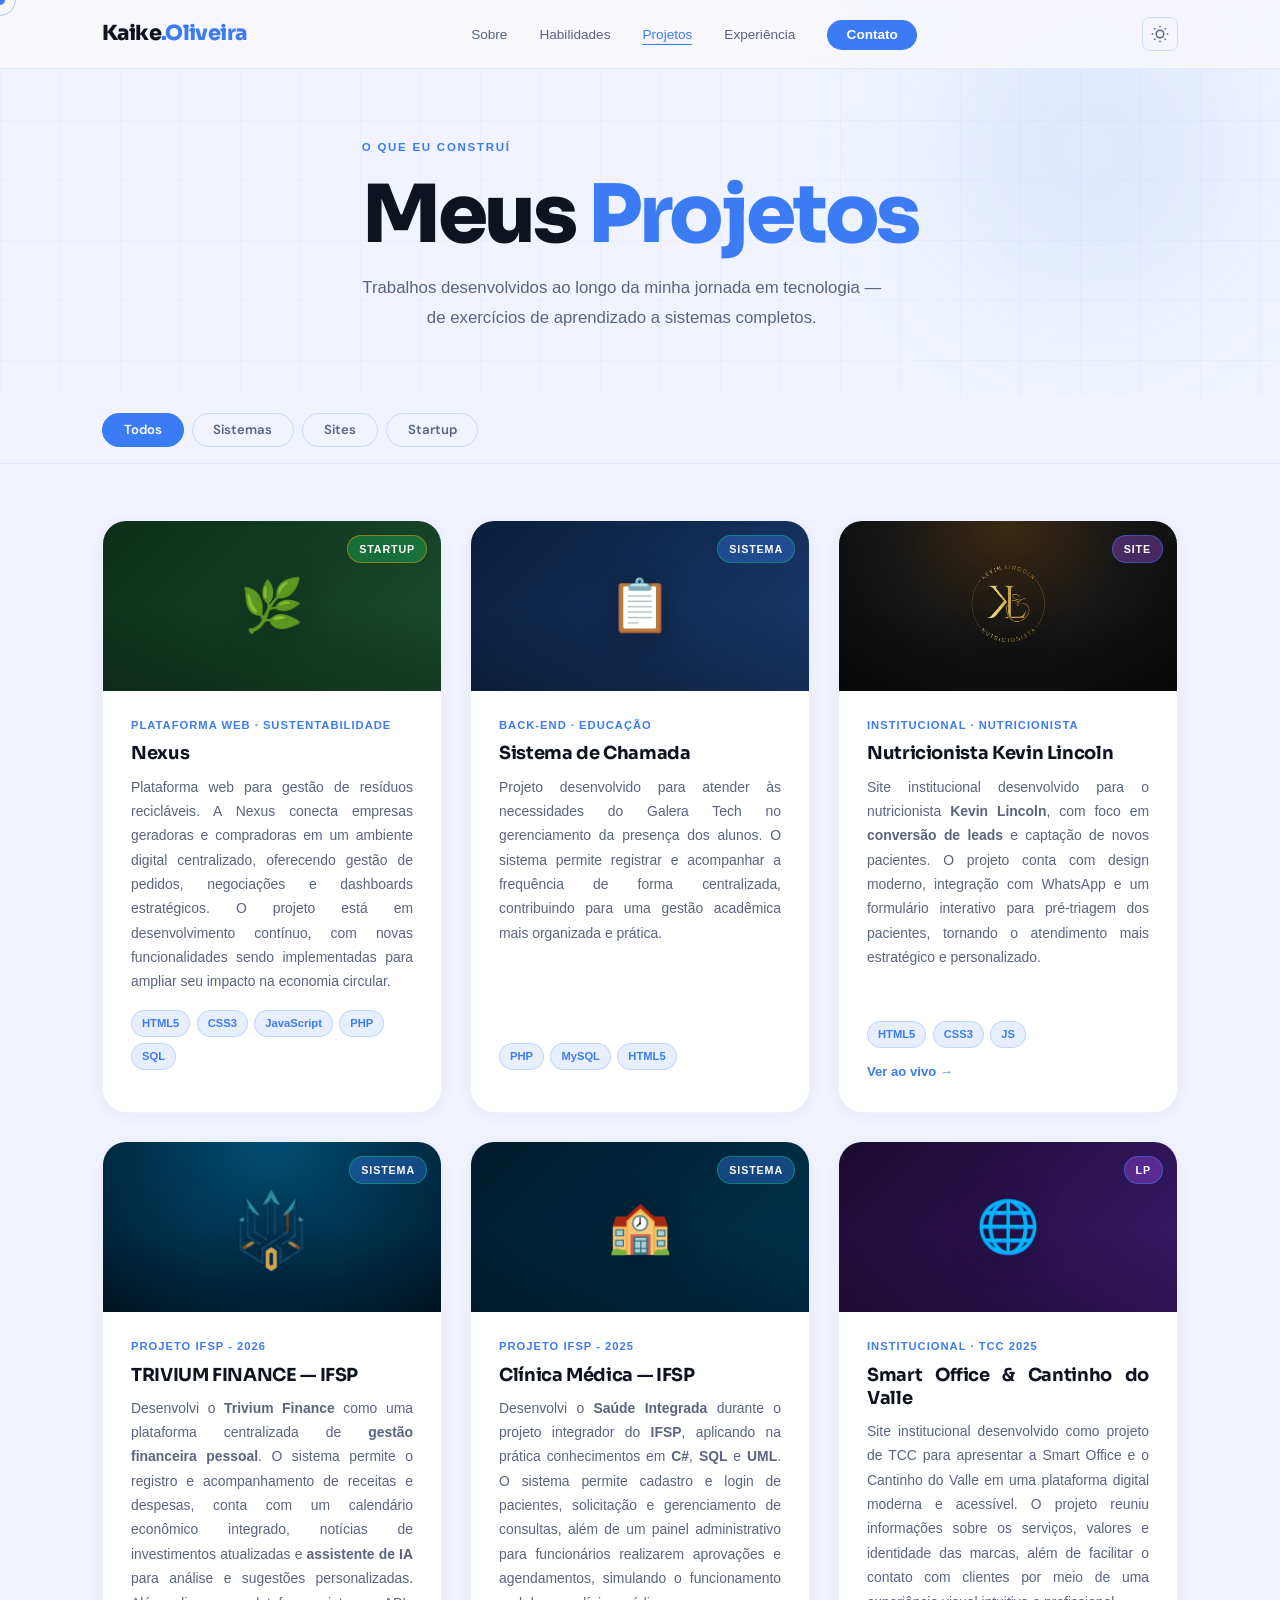
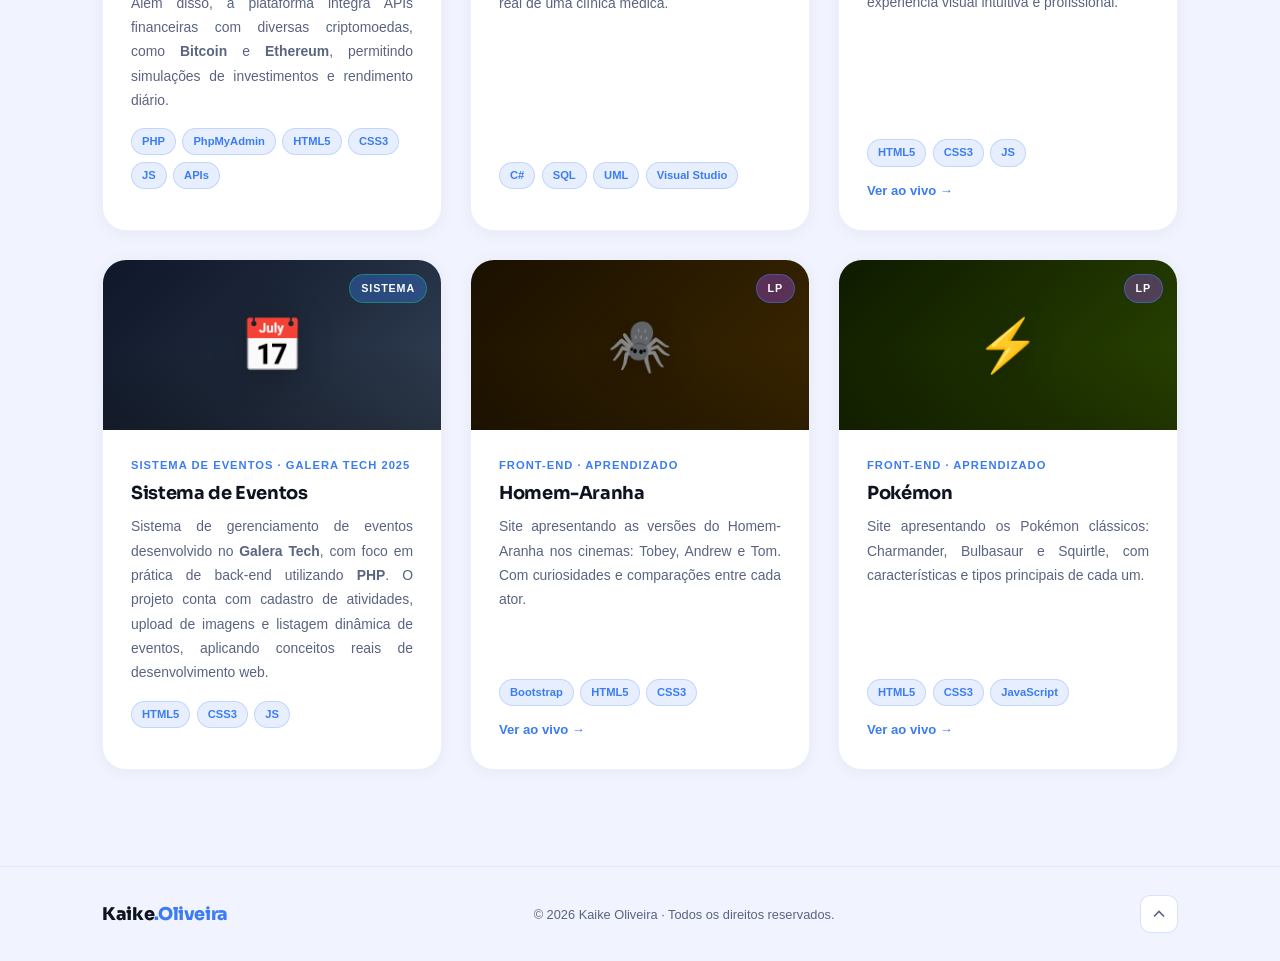
==== commit 1d2481ad: "Add files via upload" ====
--- a/projetos.html
+++ b/projetos.html
@@ -99,8 +99,12 @@
           <div class="proj-body">
             <span class="proj-cat">Plataforma Web · Sustentabilidade</span>
             <h2>Nexus</h2>
-            <p>Startup criada para conectar empresas geradoras de resíduos com empresas compradoras de materiais
-              recicláveis. Dashboards, cadastros e sistema de pedidos completo.</p>
+            <p>Plataforma web para gestão de resíduos recicláveis. A Nexus conecta empresas geradoras
+              e compradoras em um ambiente digital centralizado, oferecendo gestão de pedidos, negociações e dashboards
+              estratégicos. O projeto está em desenvolvimento contínuo, com novas funcionalidades sendo implementadas
+              para ampliar seu impacto na economia circular.
+
+            </p>
             <div class="proj-techs">
               <span>HTML5</span><span>CSS3</span><span>JavaScript</span><span>PHP</span><span>SQL</span>
             </div>
@@ -115,8 +119,10 @@
           <div class="proj-body">
             <span class="proj-cat">Back-end · Educação</span>
             <h2>Sistema de Chamada</h2>
-            <p>Sistema para registrar presença de alunos com autenticação, níveis de acesso, dashboard e integração com
-              banco de dados. Projeto final do Galera Tech.</p>
+            <p>Projeto desenvolvido para atender às necessidades do Galera Tech no gerenciamento da presença dos alunos.
+              O sistema permite registrar e acompanhar a frequência de forma centralizada, contribuindo para uma gestão
+              acadêmica mais organizada e prática.
+            </p>
             <div class="proj-techs">
               <span>PHP</span><span>MySQL</span><span>HTML5</span>
             </div>
@@ -200,8 +206,11 @@
           <div class="proj-body">
             <span class="proj-cat">Institucional · TCC 2025</span>
             <h2>Smart Office & Cantinho do Valle</h2>
-            <p>Site institucional com design moderno, animações, formulário integrado ao WhatsApp e identidade visual
-              das duas marcas. Aprovado com destaque no TCC.</p>
+            <p>Site institucional desenvolvido como projeto de TCC para apresentar a Smart Office e o Cantinho do Valle
+              em uma plataforma digital moderna e acessível. O projeto reuniu informações sobre os serviços, valores e
+              identidade das marcas, além de facilitar o contato com clientes por meio de uma experiência visual
+              intuitiva e profissional.
+            </p>
             <div class="proj-techs">
               <span>HTML5</span><span>CSS3</span><span>JS</span>
             </div>
--- a/css/style.css
+++ b/css/style.css
@@ -5,9 +5,8 @@
   margin: 0;
   padding: 0;
 }
-
 :root {
-  --bg: #f7f8fc;
+  --bg: #f1f4ff;
   --bg-alt: #ffffff;
   --text: #0e1320;
   --muted: #5a6480;
@@ -16,12 +15,8 @@
   --accent-soft: rgba(59, 124, 244, 0.12);
   --border: rgba(59, 124, 244, 0.1);
   --border-s: rgba(59, 124, 244, 0.22);
-  --shadow-sm: 0 2px 16px rgba(14, 19, 32, 0.05);
-  --shadow-md: 0 8px 32px rgba(14, 19, 32, 0.1);
-  --shadow-lg: 0 20px 60px rgba(14, 19, 32, 0.13);
-  --radius: 16px;
-  --radius-lg: 24px;
-  --tr: 0.32s cubic-bezier(0.4, 0, 0.2, 1);
+  --green: #22c55e;
+  --green-soft: rgba(34, 197, 94, 0.12);
   --blue-50: #e8f1fd;
   --blue-100: #c5d9f9;
   --blue-200: #94b8f3;
@@ -33,9 +28,12 @@
   --ice-btn2: #18358a;
   --dark: #060d1e;
   --dark-2: #0e1a35;
-  --green: #22c55e;
-  --green-soft: rgba(34, 197, 94, 0.12);
-
+  --shadow-sm: 0 2px 16px rgba(14, 19, 32, 0.05);
+  --shadow-md: 0 8px 32px rgba(14, 19, 32, 0.1);
+  --shadow-lg: 0 20px 60px rgba(14, 19, 32, 0.13);
+  --radius: 16px;
+  --radius-lg: 24px;
+  --tr: 0.32s cubic-bezier(0.4, 0, 0.2, 1);
   --fs-xs: clamp(0.68rem, 0.6rem + 0.3vw, 0.78rem);
   --fs-sm: clamp(0.8rem, 0.72rem + 0.35vw, 0.92rem);
   --fs-base: clamp(0.9rem, 0.82rem + 0.4vw, 1rem);
@@ -44,7 +42,6 @@
   --fs-2xl: clamp(1.5rem, 1.1rem + 2vw, 2.2rem);
   --fs-3xl: clamp(1.9rem, 1.2rem + 3.5vw, 3rem);
   --fs-hero: clamp(2.8rem, 1.5rem + 7vw, 6.5rem);
-
   --sp-xs: clamp(0.5rem, 1vw, 0.75rem);
   --sp-sm: clamp(0.75rem, 2vw, 1.25rem);
   --sp-md: clamp(1rem, 3vw, 2rem);
@@ -52,7 +49,6 @@
   --sp-xl: clamp(2rem, 6vw, 4.5rem);
   --sp-2xl: clamp(3rem, 8vw, 7rem);
 }
-
 [data-theme="dark"] {
   --bg: #0b0f1a;
   --bg-alt: #111827;
@@ -68,11 +64,9 @@
   --shadow-lg: 0 20px 60px rgba(0, 0, 0, 0.5);
   --ice-btn: transparent;
 }
-
 html {
   scroll-behavior: smooth;
 }
-
 body {
   font-family: "Raleway", sans-serif;
   font-optical-sizing: auto;
@@ -86,25 +80,28 @@
     background var(--tr),
     color var(--tr);
 }
-
 ::-webkit-scrollbar {
   width: 4px;
 }
-
 ::-webkit-scrollbar-track {
   background: var(--bg);
 }
-
 ::-webkit-scrollbar-thumb {
   background: var(--accent);
   border-radius: 4px;
 }
-
+a:focus-visible,
+button:focus-visible,
+input:focus-visible,
+textarea:focus-visible {
+  outline: 2px solid var(--accent);
+  outline-offset: 3px;
+  border-radius: 4px;
+}
 #cursor {
   position: fixed;
-  top: 0;
-  left: 0;
-  z-index: 9999;
+  inset: 0 auto auto 0;
+  z-index: 99999;
   width: 10px;
   height: 10px;
   background: var(--accent);
@@ -116,12 +113,10 @@
     height 0.15s,
     background 0.15s;
 }
-
 #cursor-ring {
   position: fixed;
-  top: 0;
-  left: 0;
-  z-index: 9998;
+  inset: 0 auto auto 0;
+  z-index: 99999;
   width: 32px;
   height: 32px;
   border: 1.5px solid rgba(59, 124, 244, 0.4);
@@ -133,26 +128,21 @@
     height 0.22s,
     opacity 0.2s;
 }
-
 body:has(a:hover) #cursor,
 body:has(button:hover) #cursor {
   width: 18px;
   height: 18px;
 }
-
 body:has(a:hover) #cursor-ring,
 body:has(button:hover) #cursor-ring {
   width: 50px;
   height: 50px;
   opacity: 0.35;
 }
-
 .navbar {
   position: fixed;
-  top: 0;
-  left: 0;
-  right: 0;
-  z-index: 100;
+  inset: 0 0 auto;
+  z-index: 10000;
   background: rgba(247, 248, 252, 0.88);
   backdrop-filter: blur(20px);
   border-bottom: 1px solid var(--border);
@@ -160,15 +150,12 @@
     box-shadow var(--tr),
     background var(--tr);
 }
-
 [data-theme="dark"] .navbar {
   background: rgba(11, 15, 26, 0.9);
 }
-
 .navbar.scrolled {
   box-shadow: 0 4px 30px rgba(14, 19, 32, 0.08);
 }
-
 .nav-inner {
   max-width: 1140px;
   margin: 0 auto;
@@ -179,7 +166,6 @@
   justify-content: space-between;
   gap: var(--sp-sm);
 }
-
 .nav-logo {
   font-family: "Sora", sans-serif;
   font-weight: 800;
@@ -188,18 +174,15 @@
   text-decoration: none;
   letter-spacing: -0.03em;
 }
-
 .nav-logo span {
   color: var(--accent);
 }
-
 .nav-links {
   list-style: none;
   display: flex;
   align-items: center;
   gap: clamp(1rem, 2.5vw, 2rem);
 }
-
 .nav-links a {
   font-size: clamp(0.78rem, 1.2vw, 0.85rem);
   font-weight: 500;
@@ -208,7 +191,6 @@
   position: relative;
   transition: color var(--tr);
 }
-
 .nav-links a::after {
   content: "";
   position: absolute;
@@ -221,17 +203,14 @@
   transform-origin: left;
   transition: transform var(--tr);
 }
-
 .nav-links a:hover,
 .nav-links a.active {
   color: var(--accent);
 }
-
 .nav-links a:hover::after,
 .nav-links a.active::after {
   transform: scaleX(1);
 }
-
 .nav-cta {
   background: var(--accent) !important;
   color: #fff !important;
@@ -243,17 +222,14 @@
     transform var(--tr),
     box-shadow var(--tr) !important;
 }
-
 .nav-cta:hover {
   background: #2560d4 !important;
   transform: translateY(-1px);
   box-shadow: 0 6px 20px rgba(59, 124, 244, 0.35) !important;
 }
-
 .nav-cta::after {
   display: none !important;
 }
-
 #theme-toggle {
   background: transparent;
   border: 1px solid var(--border-s);
@@ -265,24 +241,19 @@
   align-items: center;
   transition: all var(--tr);
 }
-
 #theme-toggle:hover {
   border-color: var(--accent);
   color: var(--accent);
 }
-
 .icon-moon {
   display: none;
 }
-
 [data-theme="dark"] .icon-sun {
   display: none;
 }
-
 [data-theme="dark"] .icon-moon {
   display: block;
 }
-
 .hamburger {
   display: none;
   flex-direction: column;
@@ -292,7 +263,6 @@
   cursor: pointer;
   padding: 4px;
 }
-
 .hamburger span {
   display: block;
   width: 22px;
@@ -301,30 +271,24 @@
   border-radius: 2px;
   transition: all 0.25s;
 }
-
 .hamburger.active span:nth-child(1) {
   transform: translateY(7px) rotate(45deg);
 }
-
 .hamburger.active span:nth-child(2) {
   opacity: 0;
 }
-
 .hamburger.active span:nth-child(3) {
   transform: translateY(-7px) rotate(-45deg);
 }
-
 .mobile-menu {
   display: none;
   flex-direction: column;
   border-top: 1px solid var(--border);
   background: var(--bg-alt);
 }
-
 .mobile-menu.open {
   display: flex;
 }
-
 .mobile-menu a {
   padding: 1rem clamp(1.2rem, 4vw, 3rem);
   font-size: 0.95rem;
@@ -333,12 +297,10 @@
   border-bottom: 1px solid var(--border);
   transition: background var(--tr);
 }
-
 .mobile-menu a:hover {
   background: var(--accent-soft);
   color: var(--accent);
 }
-
 .hero {
   min-height: 100svh;
   padding: 0 var(--sp-md);
@@ -348,13 +310,11 @@
   position: relative;
   overflow: hidden;
 }
-
 .hero-bg {
   position: absolute;
   inset: 0;
   z-index: 0;
 }
-
 .hero-grid-lines {
   position: absolute;
   inset: 0;
@@ -363,14 +323,12 @@
     linear-gradient(90deg, rgba(59, 124, 244, 0.04) 1px, transparent 1px);
   background-size: 60px 60px;
 }
-
 .hero-orb {
   position: absolute;
   border-radius: 50%;
   filter: blur(60px);
   pointer-events: none;
 }
-
 .orb-1 {
   width: 500px;
   height: 500px;
@@ -382,7 +340,6 @@
     transparent 70%
   );
 }
-
 .orb-2 {
   width: 350px;
   height: 350px;
@@ -394,7 +351,6 @@
     transparent 70%
   );
 }
-
 .hero-inner {
   position: relative;
   z-index: 1;
@@ -407,37 +363,31 @@
   gap: clamp(1.5rem, 4vw, 3rem);
   padding-top: clamp(80px, 10vw, 100px);
 }
-
 .hero-text-col {
   text-align: left;
 }
-
 .hero-image-col {
   display: flex;
   justify-content: center;
   align-items: center;
 }
-
 .hero-greeting {
   color: var(--text);
   font-size: clamp(1.6rem, 4vw, 3.9rem);
   margin-bottom: 0.25rem;
   line-height: 1.1;
 }
-
 .hero-text-col .hero-title {
   font-size: clamp(3rem, 8vw, 6rem);
   letter-spacing: -2px;
   line-height: 1.05;
 }
-
 .photo-frame-lg {
   position: relative;
   width: clamp(200px, 28vw, 320px);
   height: clamp(200px, 28vw, 320px);
   flex-shrink: 0;
 }
-
 .hero-photo-lg {
   width: clamp(200px, 28vw, 320px);
   height: clamp(200px, 28vw, 320px);
@@ -453,7 +403,6 @@
   z-index: 1;
   display: block;
 }
-
 .photo-ring-lg {
   position: absolute;
   inset: -18px;
@@ -461,7 +410,6 @@
   border: 2px dashed rgba(59, 124, 244, 0.35);
   animation: rotateSlow 18s linear infinite;
 }
-
 .photo-frame-lg .photo-badge {
   position: absolute;
   bottom: -14px;
@@ -481,7 +429,6 @@
   gap: 0.4rem;
   z-index: 2;
 }
-
 .badge-dot {
   width: 7px;
   height: 7px;
@@ -490,7 +437,6 @@
   animation: pulse 2s infinite;
   flex-shrink: 0;
 }
-
 .hero-chip {
   display: inline-flex;
   align-items: center;
@@ -506,7 +452,6 @@
   margin-bottom: 1.25rem;
   animation: float-animation 3.8s ease infinite;
 }
-
 .hero-title {
   font-size: var(--fs-hero);
   font-weight: 900;
@@ -517,11 +462,9 @@
   opacity: 0;
   animation: fadeUp 0.8s 0.35s forwards;
 }
-
 .hero-name {
   color: var(--accent);
 }
-
 .hero-sub {
   font-size: var(--fs-base);
   color: var(--muted);
@@ -532,7 +475,6 @@
   animation: fadeUp 0.8s 0.5s forwards;
   min-height: 2.2em;
 }
-
 .hero-actions {
   margin-top: 2rem;
   display: flex;
@@ -541,32 +483,37 @@
   opacity: 0;
   animation: fadeUp 0.8s 0.65s forwards;
 }
-
+.scroll-line {
+  position: absolute;
+  bottom: 2rem;
+  left: 50%;
+  transform: translateX(-50%);
+  width: 1px;
+  height: 48px;
+  background: linear-gradient(to bottom, var(--accent), transparent);
+  animation: fadeIn 1s 1.5s both;
+}
 .stats-strip-hero {
   background: linear-gradient(180deg, #070e20 0%, #0b1428 100%);
   border-top: 1px solid rgba(59, 124, 244, 0.15);
   border-bottom: 1px solid rgba(59, 124, 244, 0.08);
   padding: clamp(1.5rem, 4vw, 2.5rem) 0;
 }
-
 :root:not([data-theme="dark"]) .stats-strip-hero {
-  background: linear-gradient(135deg, #1a3a8f 0%, #2a52c9 50%, #1e3fad 100%);
+  background: linear-gradient(60deg, #718ede 0%, #a6bafd 50%, #5a73c3 100%);
   border-top: 1px solid rgba(255, 255, 255, 0.12);
   border-bottom: 1px solid rgba(255, 255, 255, 0.06);
   box-shadow:
     inset 0 1px 0 rgba(255, 255, 255, 0.1),
     0 8px 32px rgba(26, 58, 143, 0.3);
 }
-
 :root:not([data-theme="dark"]) .stats-strip-hero .stat-num {
-  color: #ffffff;
+  color: #fff;
   text-shadow: 0 2px 12px rgba(59, 124, 244, 0.4);
 }
-
 :root:not([data-theme="dark"]) .stats-strip-hero .stat-label {
   color: rgba(255, 255, 255, 0.65);
 }
-
 .stats-strip-inner {
   max-width: 900px;
   margin: 0 auto;
@@ -576,7 +523,6 @@
   gap: clamp(0.75rem, 2vw, 1rem);
   text-align: center;
 }
-
 .stats-strip-inner .stat-num {
   font-family: "Sora", sans-serif;
   font-size: clamp(1.6rem, 4vw, 2.2rem);
@@ -585,7 +531,6 @@
   display: block;
   line-height: 1;
 }
-
 .stats-strip-inner .stat-label {
   font-size: var(--fs-xs);
   color: rgba(255, 255, 255, 0.45);
@@ -593,14 +538,12 @@
   font-weight: 500;
   display: block;
 }
-
 :root:not([data-theme="dark"])
   .stats-strip-hero
   .stats-strip-inner
   .stat-label {
   color: rgba(255, 255, 255, 0.65);
 }
-
 .btn-primary {
   display: inline-flex;
   align-items: center;
@@ -620,13 +563,11 @@
     transform var(--tr),
     box-shadow var(--tr);
 }
-
 .btn-primary:hover {
   background: #2560d4;
   transform: translateY(-2px);
   box-shadow: 0 10px 28px rgba(59, 124, 244, 0.38);
 }
-
 .btn-outline {
   display: inline-flex;
   align-items: center;
@@ -646,45 +587,36 @@
     border-color var(--tr),
     transform var(--tr);
 }
-
 .btn-outline:hover {
   background: var(--ice-btn2);
   border-color: var(--accent);
   transform: translateY(-2px);
 }
-
 :root:not([data-theme="dark"]) .btn-outline:hover {
   background: var(--blue-200);
   border-color: var(--accent);
   transform: translateY(-2px);
 }
-
 .container {
   max-width: 1140px;
   margin: 0 auto;
   padding: 0 var(--sp-md);
 }
-
 .section {
   padding: var(--sp-2xl) 0;
 }
-
 .alt-bg {
   background: var(--bg-alt);
 }
-
 .section-head {
   margin-bottom: 3rem;
 }
-
 .section-head.center {
   text-align: center;
 }
-
 .section-head.center .section-sub {
   margin: 1rem auto 0;
 }
-
 .section-label {
   display: inline-block;
   font-size: 0.72rem;
@@ -694,16 +626,13 @@
   color: var(--accent);
   margin-bottom: 0.6rem;
 }
-
 .section-header {
   margin-bottom: 3.5rem;
   text-align: center;
 }
-
 .section-header .section-label {
   display: block;
 }
-
 .section-title {
   font-family: "Sora", sans-serif;
   font-size: var(--fs-3xl);
@@ -712,16 +641,13 @@
   color: var(--text);
   line-height: 1.15;
 }
-
 .section-title span {
   color: var(--accent);
 }
-
 .section-header .section-title {
   font-size: clamp(1.7rem, 4vw, 3rem);
   text-align: center;
 }
-
 .section-sub,
 .section-subtitle {
   font-size: var(--fs-base);
@@ -731,21 +657,18 @@
   line-height: 1.85;
   max-width: min(560px, 100%);
 }
-
 .section-header .section-subtitle {
   max-width: 760px;
   margin: 1rem auto 0;
   font-size: clamp(0.95rem, 1.5vw, 1.15rem);
   text-align: center;
 }
-
 .about-layout {
   display: grid;
-  grid-template-columns: 1.2fr 1.2fr;
-  gap: 2rem;
+  grid-template-columns: minmax(0, 1.25fr) minmax(320px, 0.95fr);
+  gap: 2.5rem;
   align-items: start;
 }
-
 .about-text p {
   color: var(--muted);
   font-size: var(--fs-base);
@@ -753,27 +676,25 @@
   margin-bottom: 1rem;
   text-align: justify;
 }
-
 .about-text p strong {
   color: var(--text);
   font-weight: 600;
 }
-
 .about-text p:last-child {
   margin-bottom: 0;
 }
-
 .about-cards {
   display: grid;
   grid-template-columns: 1fr 1fr;
   gap: 1rem;
-}
-
+  align-self: start;
+}
 .about-card {
   background: var(--bg-alt);
   border: 1px solid var(--border);
   border-radius: var(--radius);
   padding: 1.25rem;
+  min-height: 120px;
   display: flex;
   gap: 0.85rem;
   align-items: flex-start;
@@ -782,17 +703,14 @@
     transform var(--tr),
     box-shadow var(--tr);
 }
-
 .about-card:hover {
   transform: translateY(-3px);
   box-shadow: var(--shadow-md);
 }
-
 .about-card-icon {
   font-size: 1.4rem;
   flex-shrink: 0;
 }
-
 .about-card strong {
   font-size: var(--fs-sm);
   font-weight: 700;
@@ -800,21 +718,18 @@
   display: block;
   margin-bottom: 0.2rem;
 }
-
 .about-card p {
   font-size: var(--fs-xs);
   color: var(--muted);
   line-height: 1.5;
   margin: 0;
 }
-
 .skills-tabs {
   display: flex;
   gap: var(--sp-xs);
   margin-bottom: 2.5rem;
   flex-wrap: wrap;
 }
-
 .tab-btn {
   background: transparent;
   border: 1.5px solid var(--border-s);
@@ -827,28 +742,23 @@
   cursor: pointer;
   transition: all var(--tr);
 }
-
 .tab-btn.active,
 .tab-btn:hover {
   background: var(--accent);
   border-color: var(--accent);
   color: #fff;
 }
-
 .tab-content {
   display: none;
 }
-
 .tab-content.active {
   display: block;
 }
-
 .hard-grid {
   display: grid;
   grid-template-columns: repeat(3, 1fr);
   gap: 1.5rem;
 }
-
 .hard-col {
   background: var(--bg-alt);
   border: 1px solid var(--border);
@@ -861,54 +771,44 @@
     transform var(--tr),
     box-shadow var(--tr);
 }
-
 .hard-col::before {
   content: "";
   position: absolute;
-  top: 0;
-  left: 0;
-  right: 0;
+  inset: 0 0 auto;
   height: 3px;
   background: linear-gradient(90deg, var(--accent), rgba(59, 124, 244, 0.3));
   transform: scaleX(0);
   transform-origin: left;
   transition: transform var(--tr);
 }
-
 .hard-col:hover {
   transform: translateY(-4px);
   box-shadow: var(--shadow-md);
 }
-
 .hard-col:hover::before {
   transform: scaleX(1);
 }
-
 .hard-col-head {
   display: flex;
   align-items: center;
   gap: 0.6rem;
   margin-bottom: 1.25rem;
 }
-
 .hard-icon {
   font-size: 1.3rem;
 }
-
 .hard-col h3 {
   font-family: "Sora", sans-serif;
   font-size: var(--fs-sm);
   font-weight: 700;
   color: var(--text);
 }
-
 .hard-col ul {
   list-style: none;
   display: flex;
   flex-direction: column;
   gap: 0.6rem;
 }
-
 .hard-col li {
   font-size: var(--fs-sm);
   color: var(--muted);
@@ -916,7 +816,6 @@
   align-items: center;
   gap: 0.5rem;
 }
-
 .tech-dot {
   width: 6px;
   height: 6px;
@@ -924,13 +823,11 @@
   background: var(--accent);
   flex-shrink: 0;
 }
-
 .soft-grid {
   display: grid;
   grid-template-columns: repeat(auto-fit, minmax(320px, 1fr));
   gap: 1.25rem;
 }
-
 .soft-card {
   background: var(--bg-alt);
   border: 1px solid var(--border);
@@ -942,18 +839,15 @@
     box-shadow var(--tr),
     border-color var(--tr);
 }
-
 .soft-card:hover {
   transform: translateY(-4px);
   box-shadow: var(--shadow-md);
   border-color: var(--border-s);
 }
-
 .soft-icon {
   font-size: 1.6rem;
   margin-bottom: 1rem;
 }
-
 .soft-card h3 {
   font-family: "Sora", sans-serif;
   font-size: 0.98rem;
@@ -961,19 +855,16 @@
   color: var(--text);
   margin-bottom: 0.4rem;
 }
-
 .soft-card p {
   font-size: 0.87rem;
   color: var(--muted);
   line-height: 1.7;
 }
-
 .projects-grid {
   display: grid;
-  grid-template-columns: repeat(auto-fit, minmax(420px, 1fr));
-  gap: 1.75rem;
-}
-
+  grid-template-columns: repeat(auto-fit, minmax(320px, 1fr));
+  gap: 1rem;
+}
 .project-card {
   background: var(--bg-alt);
   border: 1px solid var(--border);
@@ -984,18 +875,15 @@
     transform var(--tr),
     box-shadow var(--tr);
 }
-
 .project-card:hover {
   transform: translateY(-6px);
   box-shadow: var(--shadow-lg);
 }
-
 .project-card.featured {
-  grid-column: 1/-1;
+  grid-column: 1 / -1;
   display: grid;
   grid-template-columns: 1fr 1.4fr;
 }
-
 .project-thumb {
   height: 200px;
   display: flex;
@@ -1005,17 +893,14 @@
   overflow: hidden;
   flex-shrink: 0;
 }
-
 .project-card.featured .project-thumb {
   height: auto;
   min-height: 220px;
 }
-
 .project-emoji {
   font-size: 3.5rem;
   z-index: 1;
 }
-
 .project-badge {
   position: absolute;
   top: 14px;
@@ -1032,11 +917,9 @@
   border-radius: 100px;
   border: 1px solid rgba(255, 255, 255, 0.25);
 }
-
 .project-body {
   padding: 1.75rem;
 }
-
 .project-cat {
   font-size: 0.72rem;
   font-weight: 700;
@@ -1046,7 +929,6 @@
   margin-bottom: 0.5rem;
   display: block;
 }
-
 .project-body h3 {
   font-family: "Sora", sans-serif;
   font-size: clamp(1rem, 2vw, 1.15rem);
@@ -1055,21 +937,18 @@
   letter-spacing: -0.02em;
   margin-bottom: 0.6rem;
 }
-
 .project-body p {
   font-size: var(--fs-sm);
   color: var(--muted);
   line-height: 1.75;
   margin-bottom: 1rem;
 }
-
 .project-techs {
   display: flex;
   flex-wrap: wrap;
   gap: 0.4rem;
   margin-bottom: 0.75rem;
 }
-
 .project-techs span {
   font-size: 0.72rem;
   font-weight: 500;
@@ -1079,7 +958,6 @@
   border-radius: 100px;
   border: 1px solid var(--border-s);
 }
-
 .project-link {
   font-size: 0.82rem;
   font-weight: 600;
@@ -1090,11 +968,9 @@
   gap: 0.3rem;
   transition: gap var(--tr);
 }
-
 .project-link:hover {
   gap: 0.6rem;
 }
-
 .projects-cta {
   text-align: center;
   margin-top: 3rem;
@@ -1103,13 +979,204 @@
   gap: 1rem;
   flex-wrap: wrap;
 }
-
+.proj-card {
+  background: var(--bg-alt);
+  border: 1px solid var(--border);
+  border-radius: var(--radius-lg);
+  overflow: hidden;
+  box-shadow: var(--shadow-sm);
+  transition:
+    transform var(--tr),
+    box-shadow var(--tr);
+}
+.proj-card:hover {
+  transform: translateY(-6px);
+  box-shadow: var(--shadow-lg);
+}
+.proj-thumb {
+  height: 200px;
+  display: flex;
+  align-items: center;
+  justify-content: center;
+  position: relative;
+  overflow: hidden;
+}
+.proj-emoji {
+  font-size: 3.5rem;
+  z-index: 1;
+}
+.proj-emoji img {
+  width: 160px;
+  object-fit: contain;
+}
+.img_tri {
+  width: 140px !important;
+  border-radius: 12px;
+}
+.proj-badge {
+  position: absolute;
+  top: 14px;
+  right: 14px;
+  z-index: 2;
+  background: rgba(255, 255, 255, 0.15);
+  backdrop-filter: blur(8px);
+  color: #fff;
+  font-size: 0.7rem;
+  font-weight: 700;
+  letter-spacing: 0.06em;
+  text-transform: uppercase;
+  padding: 4px 10px;
+  border-radius: 100px;
+  border: 1px solid rgba(255, 255, 255, 0.25);
+}
+.proj-badge.site {
+  background: rgba(59, 124, 244, 0.3);
+  border-color: rgba(59, 124, 244, 0.5);
+}
+.proj-badge.sistema {
+  background: rgba(16, 185, 129, 0.3);
+  border-color: rgba(16, 185, 129, 0.5);
+}
+.proj-badge.startup {
+  background: rgba(245, 158, 11, 0.3);
+  border-color: rgba(245, 158, 11, 0.5);
+}
+.proj-badge.bot {
+  background: rgba(139, 92, 246, 0.3);
+  border-color: rgba(139, 92, 246, 0.5);
+}
+.proj-badge.automacao {
+  background: rgba(236, 72, 153, 0.3);
+  border-color: rgba(236, 72, 153, 0.5);
+}
+.proj-body {
+  padding: 1.5rem;
+}
+.proj-cat {
+  font-size: 0.7rem;
+  font-weight: 700;
+  color: var(--accent);
+  letter-spacing: 0.08em;
+  text-transform: uppercase;
+  display: block;
+  margin-bottom: 0.4rem;
+}
+.proj-body h2 {
+  font-family: "Sora", sans-serif;
+  font-size: clamp(0.95rem, 2vw, 1.1rem);
+  font-weight: 700;
+  color: var(--text);
+  letter-spacing: -0.02em;
+  margin-bottom: 0.5rem;
+}
+.proj-body p {
+  font-size: var(--fs-sm);
+  color: var(--muted);
+  line-height: 1.7;
+  margin-bottom: 1rem;
+}
+.proj-techs {
+  display: flex;
+  flex-wrap: wrap;
+  gap: 0.35rem;
+  margin-bottom: 0.85rem;
+}
+.proj-techs span {
+  font-size: 0.7rem;
+  font-weight: 500;
+  background: var(--accent-soft);
+  color: var(--accent);
+  padding: 3px 9px;
+  border-radius: 100px;
+  border: 1px solid var(--border-s);
+}
+.proj-link {
+  font-size: 0.82rem;
+  font-weight: 600;
+  color: var(--accent);
+  text-decoration: none;
+  display: inline-flex;
+  align-items: center;
+  gap: 0.3rem;
+  transition: gap var(--tr);
+}
+.proj-link:hover {
+  gap: 0.6rem;
+}
+.exp-filters {
+  display: flex;
+  gap: 0.6rem;
+  margin-bottom: 2.5rem;
+  flex-wrap: wrap;
+}
+.exp-filter-btn {
+  display: inline-flex;
+  align-items: center;
+  gap: 0.4rem;
+  background: transparent;
+  border: 1.5px solid var(--border-s);
+  border-radius: 100px;
+  padding: 0.48rem clamp(0.9rem, 2vw, 1.4rem);
+  font-family: "DM Sans", sans-serif;
+  font-size: var(--fs-sm);
+  font-weight: 600;
+  color: var(--muted);
+  cursor: pointer;
+  transition: all var(--tr);
+}
+.exp-filter-btn:hover {
+  border-color: var(--accent);
+  color: var(--accent);
+  background: var(--accent-soft);
+}
+.exp-filter-btn.active {
+  background: var(--accent);
+  border-color: var(--accent);
+  color: #fff;
+  box-shadow: 0 4px 16px rgba(59, 124, 244, 0.3);
+}
+.tl-cat-badge {
+  display: inline-flex;
+  align-items: center;
+  gap: 0.3rem;
+  font-size: 0.65rem;
+  font-weight: 700;
+  letter-spacing: 0.08em;
+  text-transform: uppercase;
+  padding: 2px 9px;
+  border-radius: 100px;
+  margin-bottom: 0.35rem;
+}
+.tl-cat-badge.profissional {
+  background: rgba(59, 124, 244, 0.12);
+  color: var(--accent);
+  border: 1px solid rgba(59, 124, 244, 0.25);
+}
+.tl-cat-badge.ensino {
+  background: rgba(16, 185, 129, 0.1);
+  color: #10b981;
+  border: 1px solid rgba(16, 185, 129, 0.25);
+}
+.tl-cat-badge.curso {
+  background: rgba(245, 158, 11, 0.1);
+  color: #f59e0b;
+  border: 1px solid rgba(245, 158, 11, 0.25);
+}
+.tl-item {
+  position: relative;
+  margin-bottom: 2.5rem;
+  transition:
+    opacity 0.35s var(--tr),
+    transform 0.35s var(--tr);
+}
+.tl-item.hidden {
+  display: none;
+}
 .timeline {
   position: relative;
   padding-left: 2.9rem;
   margin-top: 1rem;
 }
-
 .timeline::before {
   content: "";
   position: absolute;
@@ -1124,12 +1191,6 @@
     transparent
   );
 }
-
-.tl-item {
-  position: relative;
-  margin-bottom: 2.5rem;
-}
-
 .tl-dot {
   position: absolute;
   left: -2.05rem;
@@ -1143,16 +1204,13 @@
     background var(--tr),
     transform var(--tr);
 }
-
 .tl-dot.active {
   background: var(--accent);
 }
-
 .tl-item:hover .tl-dot {
   background: var(--accent);
   transform: scale(1.2);
 }
-
 .tl-content {
   background: var(--bg-alt);
   border: 1px solid var(--border);
@@ -1163,12 +1221,10 @@
     box-shadow var(--tr),
     transform var(--tr);
 }
-
 .tl-item:hover .tl-content {
   box-shadow: var(--shadow-md);
   transform: translateX(4px);
 }
-
 .tl-date {
   font-size: 0.72rem;
   font-weight: 700;
@@ -1178,7 +1234,6 @@
   margin-bottom: 0.4rem;
   display: block;
 }
-
 .tl-content h3 {
   font-family: "Sora", sans-serif;
   font-size: var(--fs-base);
@@ -1186,20 +1241,17 @@
   color: var(--text);
   margin-bottom: 0.4rem;
 }
-
 .tl-content p {
   font-size: var(--fs-sm);
   color: var(--muted);
   line-height: 1.75;
   margin-bottom: 0.75rem;
 }
-
 .tl-tags {
   display: flex;
   flex-wrap: wrap;
   gap: 0.4rem;
 }
-
 .tl-tags span {
   font-size: 0.7rem;
   font-weight: 500;
@@ -1209,18 +1261,15 @@
   border-radius: 100px;
   border: 1px solid var(--border-s);
 }
-
 .contact-section {
   background: #070d1e;
   position: relative;
   overflow: hidden;
   transition: background var(--tr);
 }
-
 :root:not([data-theme="dark"]) .contact-section {
   background: var(--bg);
 }
-
 .contact-bg {
   position: absolute;
   inset: 0;
@@ -1236,7 +1285,6 @@
       transparent 70%
     );
 }
-
 :root:not([data-theme="dark"]) .contact-bg {
   background:
     radial-gradient(
@@ -1250,22 +1298,27 @@
       transparent 70%
     );
 }
-
 .contact-layout {
   display: grid;
-  grid-template-columns: 1fr 1.3fr;
+  grid-template-columns: minmax(280px, 0.9fr) minmax(420px, 1.2fr);
   gap: 4rem;
   align-items: start;
   margin-top: 3rem;
 }
-
+.contact-info {
+  align-self: start;
+}
+.contact-com-form {
+  width: 100%;
+  max-width: 540px;
+  justify-self: end;
+}
 .contact-item {
   display: flex;
   align-items: flex-start;
   gap: 1rem;
   margin-bottom: 1.75rem;
 }
-
 .c-icon {
   width: 44px;
   height: 44px;
@@ -1278,11 +1331,9 @@
   flex-shrink: 0;
   transition: background var(--tr);
 }
-
 :root:not([data-theme="dark"]) .c-icon {
   background: var(--accent-soft);
 }
-
 .c-label {
   font-size: 0.72rem;
   font-weight: 700;
@@ -1293,11 +1344,9 @@
   margin-bottom: 0.2rem;
   transition: color var(--tr);
 }
-
 :root:not([data-theme="dark"]) .c-label {
   color: var(--muted);
 }
-
 .c-val {
   font-size: 0.9rem;
   color: #fff;
@@ -1305,15 +1354,12 @@
   font-weight: 500;
   transition: color var(--tr);
 }
-
 :root:not([data-theme="dark"]) .c-val {
   color: var(--text);
 }
-
 .c-val:hover {
   color: var(--accent);
 }
-
 .avail-card {
   display: flex;
   align-items: center;
@@ -1327,12 +1373,10 @@
     background var(--tr),
     border-color var(--tr);
 }
-
 :root:not([data-theme="dark"]) .avail-card {
   background: var(--green-soft);
   border-color: rgba(34, 197, 94, 0.25);
 }
-
 .avail-dot {
   width: 10px;
   height: 10px;
@@ -1341,7 +1385,6 @@
   animation: pulse 2s infinite;
   flex-shrink: 0;
 }
-
 .avail-card strong {
   display: block;
   font-size: 0.85rem;
@@ -1349,21 +1392,17 @@
   color: #86efac;
   margin-bottom: 0.15rem;
 }
-
 :root:not([data-theme="dark"]) .avail-card strong {
   color: #15803d;
 }
-
 .avail-card p {
   font-size: 0.78rem;
   color: rgba(255, 255, 255, 0.45);
   margin: 0;
 }
-
 :root:not([data-theme="dark"]) .avail-card p {
   color: var(--muted);
 }
-
 .contact-form {
   background: rgba(255, 255, 255, 0.05);
   border: 1px solid rgba(255, 255, 255, 0.1);
@@ -1372,33 +1411,30 @@
   backdrop-filter: blur(12px);
   display: flex;
   flex-direction: column;
+  /* gap: 1.1rem; */
   transition:
     background var(--tr),
     border-color var(--tr);
 }
-
 :root:not([data-theme="dark"]) .contact-form {
   background: var(--bg);
   border-color: var(--border-s);
   box-shadow: var(--shadow-md);
 }
-
 .form-row {
   display: grid;
   grid-template-columns: 1fr 1fr;
-  gap: 1.1rem;
-}
-
+  /* gap: 1.1rem; */
+}
 .form-group {
   display: flex;
   flex-direction: column;
-  gap: 0.4rem;
-}
-
+  /* gap: 0.4rem; */
+}
 .form-group label {
   display: flex;
   align-items: center;
-  gap: 0.4rem;
+  /* gap: 0.4rem; */
   font-size: 0.75rem;
   font-weight: 600;
   letter-spacing: 0.06em;
@@ -1406,22 +1442,12 @@
   color: rgba(255, 255, 255, 0.5);
   transition: color var(--tr);
 }
-
 :root:not([data-theme="dark"]) .form-group label {
   color: var(--muted);
 }
-
-.label-icon {
-  font-size: 0.9rem;
-}
-
-.required {
-  color: #f87171;
-  font-size: 0.85rem;
-}
-
 .form-group input,
-.form-group textarea {
+.form-group textarea,
+.form-group select {
   background: rgba(255, 255, 255, 0.07);
   border: 1px solid rgba(255, 255, 255, 0.12);
   border-radius: 10px;
@@ -1436,95 +1462,61 @@
   outline: none;
   resize: vertical;
 }
-
 :root:not([data-theme="dark"]) .form-group input,
-:root:not([data-theme="dark"]) .form-group textarea {
+:root:not([data-theme="dark"]) .form-group textarea,
+:root:not([data-theme="dark"]) .form-group select {
   background: var(--bg-alt);
   border-color: var(--border-s);
   color: var(--text);
 }
-
 .form-group input::placeholder,
 .form-group textarea::placeholder {
   color: rgba(255, 255, 255, 0.25);
 }
-
 :root:not([data-theme="dark"]) .form-group input::placeholder,
 :root:not([data-theme="dark"]) .form-group textarea::placeholder {
   color: var(--light);
 }
-
 .form-group input:focus,
-.form-group textarea:focus {
+.form-group textarea:focus,
+.form-group select:focus {
   border-color: rgba(59, 124, 244, 0.6);
   background: rgba(59, 124, 244, 0.07);
 }
-
 :root:not([data-theme="dark"]) .form-group input:focus,
-:root:not([data-theme="dark"]) .form-group textarea:focus {
+:root:not([data-theme="dark"]) .form-group textarea:focus,
+:root:not([data-theme="dark"]) .form-group select:focus {
   border-color: var(--accent);
   background: var(--accent-soft);
 }
-
+.form-group select {
+  appearance: none;
+  -webkit-appearance: none;
+  cursor: pointer;
+}
+.form-group select option {
+  background: #1a2238;
+  color: #e8ecf4;
+}
+:root:not([data-theme="dark"]) .form-group select option {
+  background: #fff;
+  color: #0e1320;
+}
+.form-group select:invalid,
+.form-group select option[value=""] {
+  color: rgba(255, 255, 255, 0.28);
+}
+:root:not([data-theme="dark"]) .form-group select:invalid,
+:root:not([data-theme="dark"]) .form-group select option[value=""] {
+  color: var(--light);
+}
 .select-wrapper {
   position: relative;
 }
-
 .select-wrapper select {
   width: 100%;
-  appearance: none;
-  -webkit-appearance: none;
-  background: rgba(255, 255, 255, 0.07);
-  border: 1px solid rgba(255, 255, 255, 0.12);
-  border-radius: 10px;
-  padding: 0.8rem 2.5rem 0.8rem 1rem;
-  color: rgba(255, 255, 255, 0.85);
-  font-family: "DM Sans", sans-serif;
-  font-size: 0.9rem;
-  cursor: pointer;
-  outline: none;
-  transition:
-    border-color var(--tr),
-    background var(--tr),
-    color var(--tr);
-}
-
-:root:not([data-theme="dark"]) .select-wrapper select {
-  background: var(--bg-alt);
-  border-color: var(--border-s);
-  color: var(--text);
-}
-
-.select-wrapper select option {
-  background: #1a2238;
-  color: #e8ecf4;
-}
-
-:root:not([data-theme="dark"]) .select-wrapper select option {
-  background: #fff;
-  color: #0e1320;
-}
-
-.select-wrapper select:focus {
-  border-color: rgba(59, 124, 244, 0.6);
-  background: rgba(59, 124, 244, 0.07);
-}
-
-:root:not([data-theme="dark"]) .select-wrapper select:focus {
-  border-color: var(--accent);
-  background: var(--accent-soft);
-}
-
-.select-wrapper select:invalid,
-.select-wrapper select option[value=""] {
-  color: rgba(255, 255, 255, 0.28);
-}
-
-:root:not([data-theme="dark"]) .select-wrapper select:invalid,
-:root:not([data-theme="dark"]) .select-wrapper select option[value=""] {
-  color: var(--light);
-}
-
+  padding-right: 2.5rem;
+}
 .select-arrow {
   position: absolute;
   right: 0.9rem;
@@ -1535,18 +1527,15 @@
   font-size: 0.8rem;
   transition: color var(--tr);
 }
-
 :root:not([data-theme="dark"]) .select-arrow {
   color: var(--muted);
 }
-
 .budget-pills {
   display: flex;
   flex-wrap: wrap;
   gap: 0.5rem;
   margin-top: 0.15rem;
 }
-
 .budget-pill {
   background: rgba(255, 255, 255, 0.06);
   border: 1px solid rgba(255, 255, 255, 0.14);
@@ -1559,25 +1548,21 @@
   cursor: pointer;
   transition: all var(--tr);
 }
-
 :root:not([data-theme="dark"]) .budget-pill {
   background: var(--bg-alt);
   border-color: var(--border-s);
   color: var(--muted);
 }
-
 .budget-pill:hover {
   border-color: rgba(59, 124, 244, 0.5);
   color: var(--accent);
   background: rgba(59, 124, 244, 0.08);
 }
-
 .budget-pill.selected {
   background: var(--accent);
   border-color: var(--accent);
   color: #fff;
 }
-
 .char-counter {
   text-align: right;
   font-size: 0.72rem;
@@ -1585,19 +1570,15 @@
   margin-top: 0.3rem;
   transition: color var(--tr);
 }
-
 :root:not([data-theme="dark"]) .char-counter {
   color: var(--light);
 }
-
 .char-counter.warn {
   color: #f59e0b;
 }
-
 .char-counter.over {
   color: #ef4444;
 }
-
 .field-error {
   font-size: 0.72rem;
   color: #f87171;
@@ -1610,19 +1591,16 @@
     opacity 0.2s,
     transform 0.2s;
 }
-
 .field-error.visible {
   opacity: 1;
   transform: translateY(0);
 }
-
 .form-group input.invalid,
 .form-group textarea.invalid,
 .form-group .select-wrapper.invalid select {
   border-color: rgba(248, 113, 113, 0.6) !important;
   background: rgba(248, 113, 113, 0.07) !important;
 }
-
 .form-footer {
   display: flex;
   align-items: center;
@@ -1631,7 +1609,6 @@
   flex-wrap: wrap;
   margin-top: 0.5rem;
 }
-
 .form-note {
   display: flex;
   align-items: center;
@@ -1640,12 +1617,11 @@
   color: rgba(255, 255, 255, 0.3);
   margin: 0;
 }
-
 :root:not([data-theme="dark"]) .form-note {
   color: var(--light);
 }
-
-.submit-btn {
+.submit-btn,
+.form-btn {
   background: var(--accent);
   color: #fff;
   border: none;
@@ -1665,20 +1641,19 @@
     transform var(--tr),
     box-shadow var(--tr);
 }
-
-.submit-btn:hover {
+.submit-btn:hover,
+.form-btn:hover {
   background: #2560d4;
   transform: translateY(-2px);
   box-shadow: 0 10px 28px rgba(59, 124, 244, 0.4);
 }
-
-.submit-btn:disabled {
+.submit-btn:disabled,
+.form-btn:disabled {
   opacity: 0.65;
   cursor: not-allowed;
   transform: none !important;
   box-shadow: none !important;
 }
-
 .spinner {
   display: inline-block;
   width: 14px;
@@ -1688,13 +1663,6 @@
   border-radius: 50%;
   animation: spin 0.7s linear infinite;
 }
-
-@keyframes spin {
-  to {
-    transform: rotate(360deg);
-  }
-}
-
 .form-success {
   text-align: center;
   padding: 3rem 2rem;
@@ -1703,45 +1671,28 @@
   align-items: center;
   gap: 1rem;
 }
-
 .form-success.show {
   display: flex;
 }
-
 .success-icon {
   font-size: 3.5rem;
   animation: bounceIn 0.6s cubic-bezier(0.34, 1.56, 0.64, 1) both;
 }
-
-@keyframes bounceIn {
-  from {
-    transform: scale(0);
-    opacity: 0;
-  }
-  to {
-    transform: scale(1);
-    opacity: 1;
-  }
-}
-
 .form-success h3 {
   font-family: "Sora", sans-serif;
   font-size: 1.3rem;
   font-weight: 800;
   color: var(--text);
 }
-
 .form-success p {
   font-size: 0.9rem;
   color: rgba(255, 255, 255, 0.5);
   max-width: 320px;
   line-height: 1.7;
 }
-
 :root:not([data-theme="dark"]) .form-success p {
   color: var(--muted);
 }
-
 .form-success .btn-reset {
   background: transparent;
   border: 1.5px solid var(--border-s);
@@ -1755,18 +1706,15 @@
   margin-top: 0.5rem;
   transition: all var(--tr);
 }
-
 .form-success .btn-reset:hover {
   border-color: var(--accent);
   color: var(--accent);
 }
-
 .footer {
   background: var(--bg);
   border-top: 1px solid rgba(59, 124, 244, 0.1);
   padding: 1.75rem 0;
 }
-
 .footer-inner {
   display: flex;
   align-items: center;
@@ -1774,7 +1722,6 @@
   gap: 1rem;
   flex-wrap: wrap;
 }
-
 .footer-logo {
   font-family: "Sora", sans-serif;
   font-weight: 800;
@@ -1782,16 +1729,13 @@
   color: var(--text);
   letter-spacing: -0.02em;
 }
-
 .footer-logo span {
   color: var(--accent);
 }
-
 .footer-copy {
   font-size: 0.8rem;
   color: var(--muted);
 }
-
 .back-top {
   width: 38px;
   height: 38px;
@@ -1805,13 +1749,11 @@
   text-decoration: none;
   transition: all var(--tr);
 }
-
 .back-top:hover {
   background: var(--accent);
   color: #fff;
   border-color: var(--accent);
 }
-
 .mode-banner {
   position: fixed;
   bottom: 1.75rem;
@@ -1832,19 +1774,16 @@
     opacity 0.3s ease,
     transform 0.3s ease;
 }
-
 .mode-banner span {
   font-size: 0.78rem;
   font-weight: 500;
   color: var(--muted);
 }
-
 .mode-banner.hidden {
   opacity: 0;
   transform: translateX(-50%) translateY(12px);
   pointer-events: none;
 }
-
 .mode-banner a {
   display: inline-flex;
   align-items: center;
@@ -1860,24 +1799,19 @@
     background var(--tr),
     transform var(--tr);
 }
-
 .mode-banner a:hover {
   background: #2560d4;
   transform: scale(1.03);
 }
-
 @keyframes float-animation {
-  0% {
-    transform: translateY(0px);
+  0%,
+  100% {
+    transform: translateY(0);
   }
   50% {
     transform: translateY(-40px);
   }
-  100% {
-    transform: translateY(0px);
-  }
-}
-
+}
 @keyframes fadeUp {
   from {
     opacity: 0;
@@ -1888,7 +1822,6 @@
     transform: translateY(0);
   }
 }
-
 @keyframes fadeIn {
   from {
     opacity: 0;
@@ -1897,7 +1830,6 @@
     opacity: 1;
   }
 }
-
 @keyframes pulse {
   0%,
   100% {
@@ -1909,13 +1841,26 @@
     transform: scale(1.35);
   }
 }
-
 @keyframes rotateSlow {
   to {
     transform: rotate(360deg);
   }
 }
-
+@keyframes spin {
+  to {
+    transform: rotate(360deg);
+  }
+}
+@keyframes bounceIn {
+  from {
+    transform: scale(0);
+    opacity: 0;
+  }
+  to {
+    transform: scale(1);
+    opacity: 1;
+  }
+}
 .reveal {
   opacity: 0;
   transform: translateY(22px);
@@ -1923,110 +1868,254 @@
     opacity 0.7s cubic-bezier(0.4, 0, 0.2, 1),
     transform 0.7s cubic-bezier(0.4, 0, 0.2, 1);
 }
-
 .reveal.visible {
   opacity: 1;
   transform: translateY(0);
 }
-
+#experience .section-head,
+#contact .section-head,
+#about .section-head {
+  text-align: center;
+  max-width: 720px;
+  margin-left: auto;
+  margin-right: auto;
+}
+#about .section-head {
+  text-align: left;
+  max-width: none;
+  margin-left: 0;
+  margin-right: 0;
+}
+#about .section-sub {
+  margin-left: 0;
+  margin-right: 0;
+  text-align: left;
+}
+#about .about-layout {
+  margin-top: 0;
+}
+#experience .section-sub,
+#contact .section-sub {
+  margin-left: auto;
+  margin-right: auto;
+  text-align: center;
+}
+#experience,
+#contact,
+#about {
+  overflow: hidden;
+}
+#experience .section-head *,
+#contact .section-head *,
+#about .section-head * {
+  transform: none;
+}
+.contact-simple-form {
+  background: rgba(255, 255, 255, 0.05);
+  border: 1px solid rgba(255, 255, 255, 0.1);
+  border-radius: var(--radius-lg);
+  padding: 2.5rem;
+  backdrop-filter: blur(12px);
+  display: flex;
+  flex-direction: column;
+  gap: 1.1rem;
+  width: 100%;
+  transition:
+    background var(--tr),
+    border-color var(--tr);
+}
+:root:not([data-theme="dark"]) .contact-simple-form {
+  background: var(--bg);
+  border-color: var(--border-s);
+  box-shadow: var(--shadow-md);
+}
+.contact-simple-form .form-group label {
+  display: flex;
+  align-items: center;
+  gap: 0.4rem;
+  font-size: 0.75rem;
+  font-weight: 600;
+  letter-spacing: 0.06em;
+  text-transform: uppercase;
+  color: rgba(255, 255, 255, 0.5);
+  transition: color var(--tr);
+}
+:root:not([data-theme="dark"]) .contact-simple-form .form-group label {
+  color: var(--muted);
+}
+.contact-simple-form .form-group input,
+.contact-simple-form .form-group textarea {
+  background: rgba(255, 255, 255, 0.07);
+  border: 1px solid rgba(255, 255, 255, 0.12);
+  border-radius: 10px;
+  padding: 0.8rem 1rem;
+  color: rgba(255, 255, 255, 0.9);
+  font-family: "DM Sans", sans-serif;
+  font-size: 0.9rem;
+  outline: none;
+  resize: vertical;
+  width: 100%;
+  transition:
+    border-color var(--tr),
+    background var(--tr),
+    color var(--tr);
+}
+:root:not([data-theme="dark"]) .contact-simple-form .form-group input,
+:root:not([data-theme="dark"]) .contact-simple-form .form-group textarea {
+  background: var(--bg-alt);
+  border-color: var(--border-s);
+  color: var(--text);
+}
+.contact-simple-form .form-group input::placeholder,
+.contact-simple-form .form-group textarea::placeholder {
+  color: rgba(255, 255, 255, 0.25);
+}
+:root:not([data-theme="dark"])
+  .contact-simple-form
+  .form-group
+  input::placeholder,
+:root:not([data-theme="dark"])
+  .contact-simple-form
+  .form-group
+  textarea::placeholder {
+  color: var(--light);
+}
+.contact-simple-form .form-group input:focus,
+.contact-simple-form .form-group textarea:focus {
+  border-color: rgba(59, 124, 244, 0.6);
+  background: rgba(59, 124, 244, 0.07);
+}
+:root:not([data-theme="dark"]) .contact-simple-form .form-group input:focus,
+:root:not([data-theme="dark"]) .contact-simple-form .form-group textarea:focus {
+  border-color: var(--accent);
+  background: var(--accent-soft);
+}
+.contact-simple-form textarea {
+  min-height: 110px;
+}
+.csf-whatsapp-note {
+  font-size: 0.78rem;
+  color: rgba(255, 255, 255, 0.35);
+  margin: 0.25rem 0 0;
+  line-height: 1.5;
+}
+:root:not([data-theme="dark"]) .csf-whatsapp-note {
+  color: var(--muted);
+}
+.csf-submit {
+  background: var(--accent);
+  color: #fff;
+  border: none;
+  border-radius: 100px;
+  padding: 0.9rem 2rem;
+  font-family: "DM Sans", sans-serif;
+  font-size: 0.95rem;
+  font-weight: 700;
+  cursor: pointer;
+  display: inline-flex;
+  align-items: center;
+  gap: 0.5rem;
+  justify-content: center;
+  transition:
+    background var(--tr),
+    transform var(--tr),
+    box-shadow var(--tr);
+  align-self: flex-start;
+}
+.csf-submit:hover {
+  background: #2560d4;
+  transform: translateY(-2px);
+  box-shadow: 0 10px 28px rgba(59, 124, 244, 0.4);
+}
+@media (max-width: 560px) {
+  .contact-simple-form .csf-submit {
+    width: 100%;
+    justify-content: center;
+    align-self: stretch;
+  }
+}
 @media (max-width: 1100px) {
   .hero-inner {
     grid-template-columns: 1.2fr 0.8fr;
   }
-
   .hard-grid {
     grid-template-columns: repeat(2, 1fr);
   }
-
   .projects-grid {
     grid-template-columns: 1fr;
   }
-
   .project-card.featured {
     grid-column: auto;
     grid-template-columns: 1fr 1.2fr;
   }
 }
-
 @media (max-width: 960px) {
   .nav-links {
     display: none;
   }
-
   .hamburger {
     display: flex;
   }
-
   .hero-inner {
     grid-template-columns: 1fr;
     text-align: center;
     padding-top: clamp(90px, 14vw, 120px);
     row-gap: 2.5rem;
   }
-
   .hero-text-col {
     text-align: center;
     order: 2;
   }
-
   .hero-image-col {
     order: 1;
   }
-
   .hero-sub,
   .hero-chip {
     margin: 0 auto;
   }
-
   .hero-actions {
     justify-content: center;
   }
-
   .stats-strip-inner {
     grid-template-columns: repeat(3, 1fr);
   }
-
   .about-layout {
     grid-template-columns: 1fr;
     gap: 2rem;
   }
-
   .hard-grid {
     grid-template-columns: 1fr;
     gap: 1rem;
   }
-
   .project-card.featured {
     grid-column: auto;
     display: block;
   }
-
   .project-card.featured .project-thumb {
     height: 200px;
   }
-
   .contact-layout {
     grid-template-columns: 1fr;
     gap: 2.5rem;
   }
-}
-
+  .contact-com-form {
+    max-width: 100%;
+    justify-self: stretch;
+  }
+}
 @media (max-width: 768px) {
   .stats-strip-inner {
     grid-template-columns: repeat(2, 1fr);
     gap: 1.5rem 1rem;
   }
-
   .stats-strip-inner > *:nth-child(3) {
     grid-column: 1 / -1;
     max-width: 200px;
     margin: 0 auto;
   }
-
   .about-cards {
     grid-template-columns: repeat(2, 1fr);
   }
-
   .skills-tabs {
     overflow-x: auto;
     flex-wrap: nowrap;
@@ -2034,43 +2123,47 @@
     scrollbar-width: none;
     padding-bottom: 4px;
   }
-
   .skills-tabs::-webkit-scrollbar {
     display: none;
   }
-
   .tab-btn {
     flex-shrink: 0;
   }
-
+  .exp-filters {
+    overflow-x: auto;
+    flex-wrap: nowrap;
+    -webkit-overflow-scrolling: touch;
+    scrollbar-width: none;
+    padding-bottom: 4px;
+  }
+  .exp-filters::-webkit-scrollbar {
+    display: none;
+  }
+  .exp-filter-btn {
+    flex-shrink: 0;
+  }
   .projects-grid {
     grid-template-columns: 1fr;
     gap: 1.25rem;
   }
-
   .projects-cta {
     flex-direction: column;
     align-items: center;
   }
-
   .timeline {
     padding-left: 1.75rem;
   }
-
   .tl-dot {
     left: -1.85rem;
   }
-
   .tl-content {
     padding: 1.25rem;
   }
-
   .footer-inner {
     flex-direction: column;
     text-align: center;
     gap: 0.75rem;
   }
-
   .mode-banner {
     bottom: 1rem;
     left: var(--sp-md);
@@ -2078,126 +2171,106 @@
     transform: none;
     justify-content: space-between;
   }
-
   .form-row {
     grid-template-columns: 1fr;
   }
 }
-
 @media (max-width: 640px) {
   .hero-inner {
     grid-template-columns: 1fr;
     padding-top: clamp(80px, 18vw, 110px);
   }
-
   .hero-text-col {
     text-align: center;
   }
-
   .hero-actions {
     flex-direction: column;
     align-items: center;
   }
-
   .btn-primary,
   .btn-outline {
     width: 100%;
     justify-content: center;
     max-width: 320px;
   }
-
   .photo-frame-lg,
   .hero-photo-lg {
     width: clamp(160px, 55vw, 220px);
     height: clamp(160px, 55vw, 220px);
   }
-
   .stats-strip-inner {
     grid-template-columns: repeat(3, 1fr);
     gap: 0.75rem;
   }
-
   .stats-strip-inner > *:nth-child(3) {
     grid-column: auto;
     max-width: unset;
     margin: 0;
   }
-
   .about-cards {
     grid-template-columns: 1fr;
   }
-
   .soft-grid {
     grid-template-columns: 1fr;
   }
-
   .contact-form {
     padding: 1.5rem;
     gap: 0.9rem;
   }
-
+  .contact-simple-form {
+    padding: 1.5rem;
+    gap: 0.9rem;
+  }
   .section-head {
     margin-bottom: 2rem;
   }
-
   .section-header {
     margin-bottom: 2.5rem;
   }
-
   .form-footer {
     flex-direction: column;
     align-items: stretch;
   }
-
-  .submit-btn {
+  .submit-btn,
+  .form-btn {
     width: 100%;
   }
-
   .form-note {
     justify-content: center;
   }
-
   .budget-pills {
     gap: 0.4rem;
   }
-
   .budget-pill {
     font-size: 0.75rem;
     padding: 0.38rem 0.8rem;
   }
 }
-
 @media (max-width: 400px) {
   .hero-title {
     letter-spacing: -1px;
   }
-
   .nav-inner {
     padding: 0 1rem;
   }
-
   .stats-strip-inner {
     grid-template-columns: 1fr;
     max-width: 200px;
     margin: 0 auto;
     gap: 1.25rem;
   }
-
   .photo-frame-lg,
   .hero-photo-lg {
     width: 160px;
     height: 160px;
   }
-
   .photo-ring-lg {
     inset: -12px;
   }
-
   .mode-banner span {
     display: none;
   }
 }
-
 @media (hover: none) and (pointer: coarse) {
   .about-card:hover,
   .hard-col:hover,
@@ -2207,25 +2280,20 @@
     transform: none;
     box-shadow: var(--shadow-sm);
   }
-
   .hard-col:hover::before {
     transform: scaleX(0);
   }
-
   .tl-item:hover .tl-content {
     transform: none;
   }
-
   #cursor,
   #cursor-ring {
     display: none;
   }
-
   body {
     cursor: auto;
   }
 }
-
 @media (prefers-reduced-motion: reduce) {
   *,
   *::before,
@@ -2234,13 +2302,11 @@
     animation-iteration-count: 1 !important;
     transition-duration: 0.01ms !important;
   }
-
   .hero-chip,
   .photo-ring-lg,
   .badge-dot {
     animation: none;
   }
-
   .hero-title,
   .hero-sub,
   .hero-actions {
@@ -2248,68 +2314,49 @@
     transform: none;
     animation: none;
   }
-
   .reveal {
     opacity: 1;
     transform: none;
   }
 }
-
-a:focus-visible,
-button:focus-visible,
-input:focus-visible,
-textarea:focus-visible {
-  outline: 2px solid var(--accent);
-  outline-offset: 3px;
-  border-radius: 4px;
-}
-
 @media (max-width: 812px) and (orientation: landscape) {
   .hero {
     min-height: auto;
     padding-top: clamp(80px, 12vw, 100px);
     padding-bottom: 3rem;
   }
-
   .hero-inner {
     grid-template-columns: 1fr 1fr;
     padding-top: 0;
     gap: 2rem;
     text-align: left;
   }
-
   .hero-text-col {
     order: 1;
     text-align: left;
   }
-
   .hero-image-col {
     order: 2;
   }
-
   .hero-sub,
   .hero-chip {
     margin-left: 0;
     margin-right: 0;
   }
-
   .hero-actions {
     justify-content: flex-start;
     flex-direction: row;
   }
-
   .btn-primary,
   .btn-outline {
     width: auto;
   }
-
   .photo-frame-lg,
   .hero-photo-lg {
     width: clamp(140px, 20vw, 200px);
     height: clamp(140px, 20vw, 200px);
   }
 }
-
 @media print {
   .navbar,
   .mode-banner,
@@ -2319,23 +2366,19 @@
   .contact-bg {
     display: none !important;
   }
-
   body {
     cursor: auto;
     background: #fff;
     color: #000;
   }
-
   .section {
     padding: 2rem 0;
     break-inside: avoid;
   }
-
   .hero {
     min-height: auto;
     padding: 2rem;
   }
-
   a {
     color: #000;
     text-decoration: underline;
--- a/css/projetos.css
+++ b/css/projetos.css
@@ -1,4 +1,3 @@
-/* ── HEADER ── */
 .proj-header {
   padding-top: 68px;
   min-height: 42vh;
@@ -43,7 +42,6 @@
   line-height: 1.8;
 }
 
-/* ── FILTRO ── */
 .filter-bar {
   position: sticky;
   top: 68px;
@@ -90,35 +88,33 @@
   color: #fff;
 }
 
-/* ── SEÇÃO DE PROJETOS ── */
 .proj-section {
   padding: 3.5rem 0 6rem;
   max-width: 1200px;
   margin: 0 auto;
 }
 
-/* ── GRID ── */
 .proj-grid {
   display: grid;
   grid-template-columns: repeat(auto-fill, minmax(290px, 1fr));
   gap: 1.75rem;
 }
 
-/* ── CARDS ── */
 .proj-card {
   background: var(--bg-alt);
   border: 1px solid var(--border);
   border-radius: var(--radius-lg);
+  text-align: justify;
   overflow: hidden;
   box-shadow: var(--shadow-sm);
   transition:
     transform var(--tr),
     box-shadow var(--tr),
     border-color var(--tr),
-    opacity 0.4s ease,
-    display 0s;
+    opacity 0.4s ease;
   display: flex;
   flex-direction: column;
+  
 }
 
 .proj-card:hover {
@@ -141,7 +137,11 @@
   content: "";
   position: absolute;
   inset: 0;
-  background: linear-gradient(180deg, transparent 50%, rgba(0, 0, 0, 0.25) 100%);
+  background: linear-gradient(
+    180deg,
+    transparent 50%,
+    rgba(0, 0, 0, 0.25) 100%
+  );
 }
 
 .proj-emoji {
@@ -158,8 +158,8 @@
 }
 
 .proj-emoji img.img_tri {
-  width: 13rem;
-  height: 7rem;
+  width: 12rem !important;
+  height: 8rem !important;
 }
 
 .proj-card:hover .proj-emoji {
@@ -255,7 +255,9 @@
   display: inline-flex;
   align-items: center;
   gap: 0.3rem;
-  transition: gap var(--tr), opacity var(--tr);
+  transition:
+    gap var(--tr),
+    opacity var(--tr);
   margin-top: auto;
 }
 
@@ -263,11 +265,6 @@
   gap: 0.7rem;
 }
 
-.proj-card[style*="display: none"] {
-  display: none !important;
-}
-
-/* ── RESPONSIVO ── */
 @media (max-width: 720px) {
   .proj-grid {
     grid-template-columns: 1fr;
@@ -280,4 +277,4 @@
   .filter-bar {
     top: 60px;
   }
-}+}
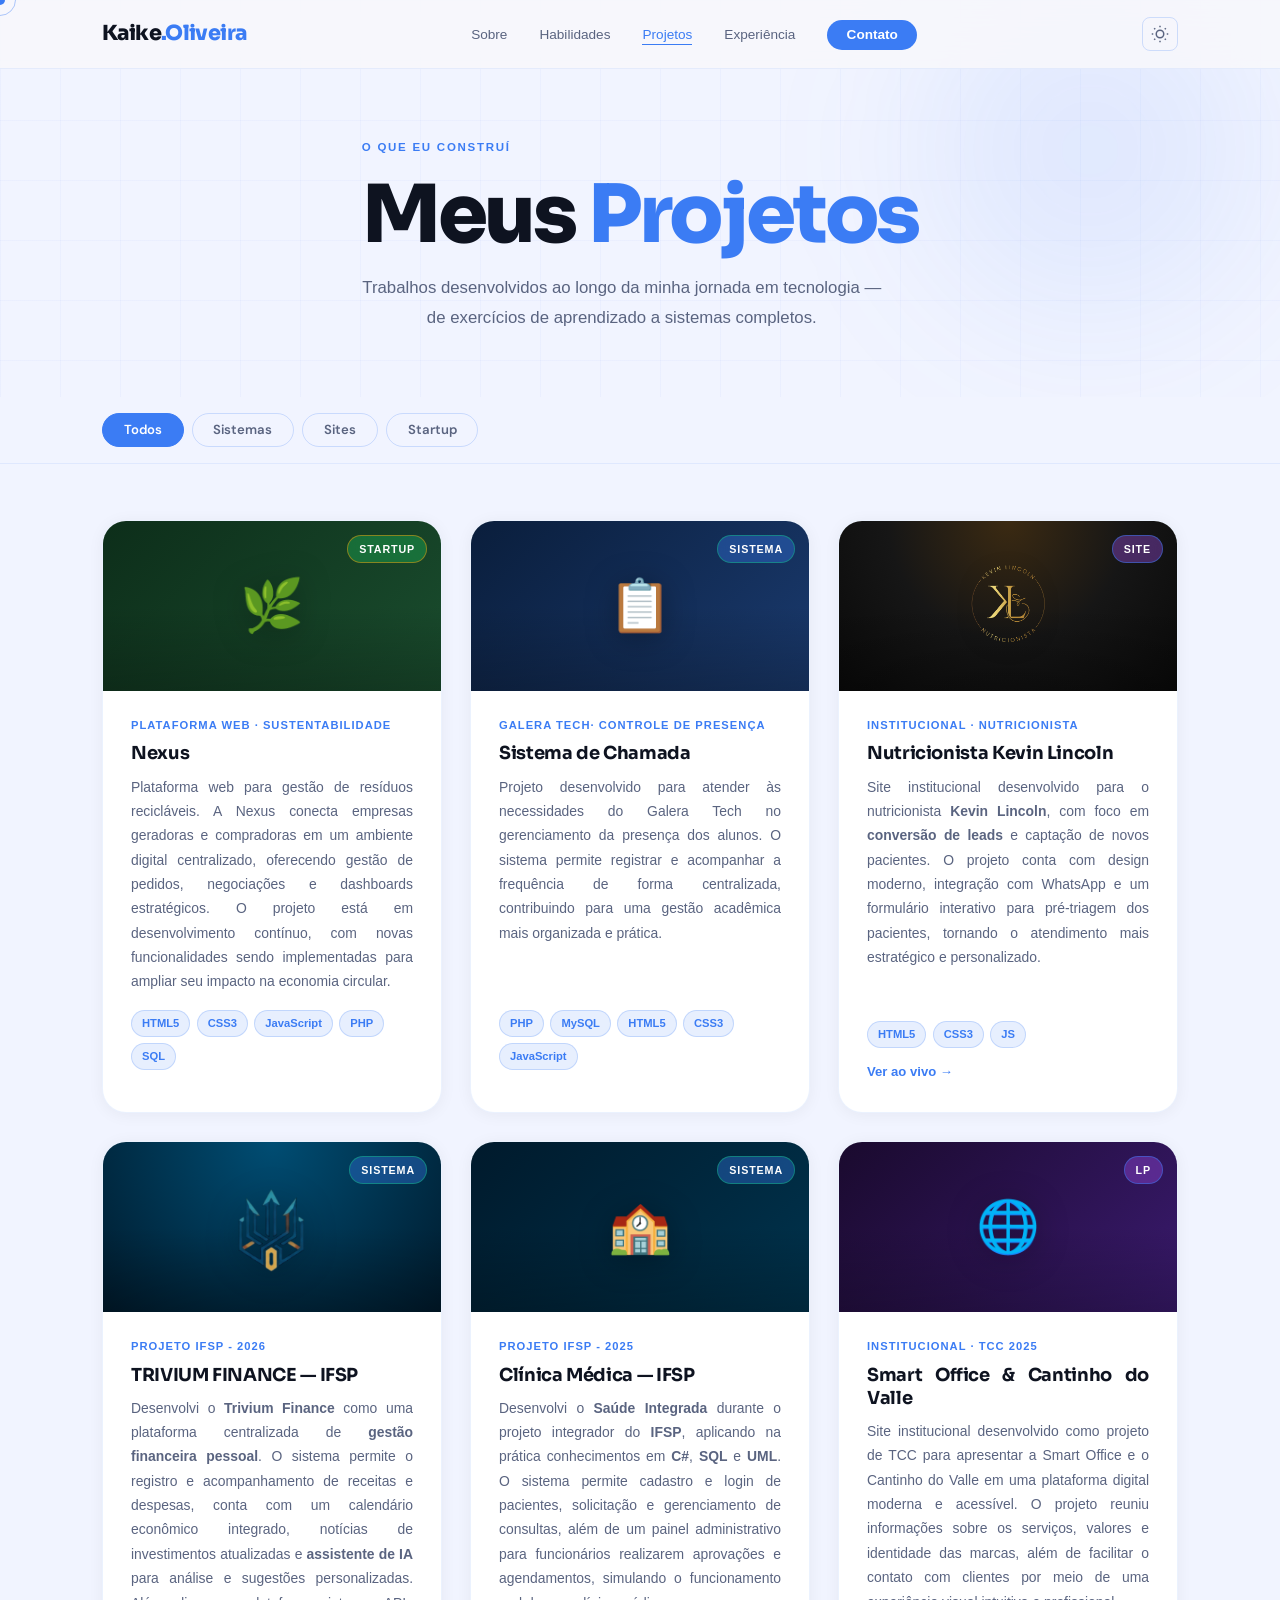
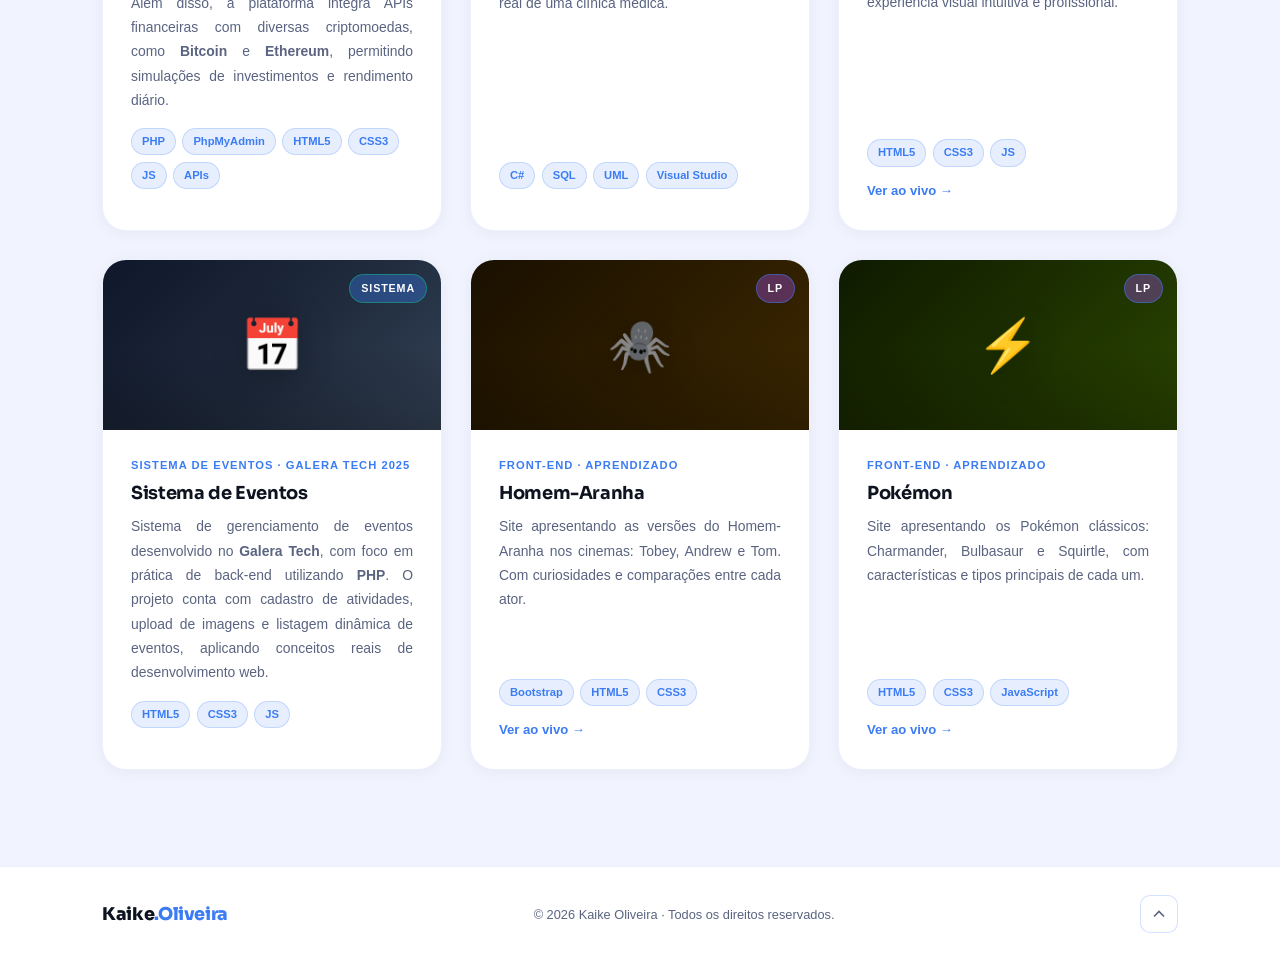
==== commit 275c66e4: "Add files via upload" ====
--- a/projetos.html
+++ b/projetos.html
@@ -117,14 +117,14 @@
             <span class="proj-badge sistema">Sistema</span>
           </div>
           <div class="proj-body">
-            <span class="proj-cat">Back-end · Educação</span>
+            <span class="proj-cat">Galera Tech· Controle de Presença</span>
             <h2>Sistema de Chamada</h2>
             <p>Projeto desenvolvido para atender às necessidades do Galera Tech no gerenciamento da presença dos alunos.
               O sistema permite registrar e acompanhar a frequência de forma centralizada, contribuindo para uma gestão
               acadêmica mais organizada e prática.
             </p>
             <div class="proj-techs">
-              <span>PHP</span><span>MySQL</span><span>HTML5</span>
+              <span>PHP</span><span>MySQL</span><span>HTML5</span><span>CSS3</span><span>JavaScript</span>
             </div>
           </div>
         </div>
--- a/css/style.css
+++ b/css/style.css
@@ -1711,7 +1711,7 @@
   color: var(--accent);
 }
 .footer {
-  background: var(--bg);
+  background: var(--bg-alt);
   border-top: 1px solid rgba(59, 124, 244, 0.1);
   padding: 1.75rem 0;
 }
